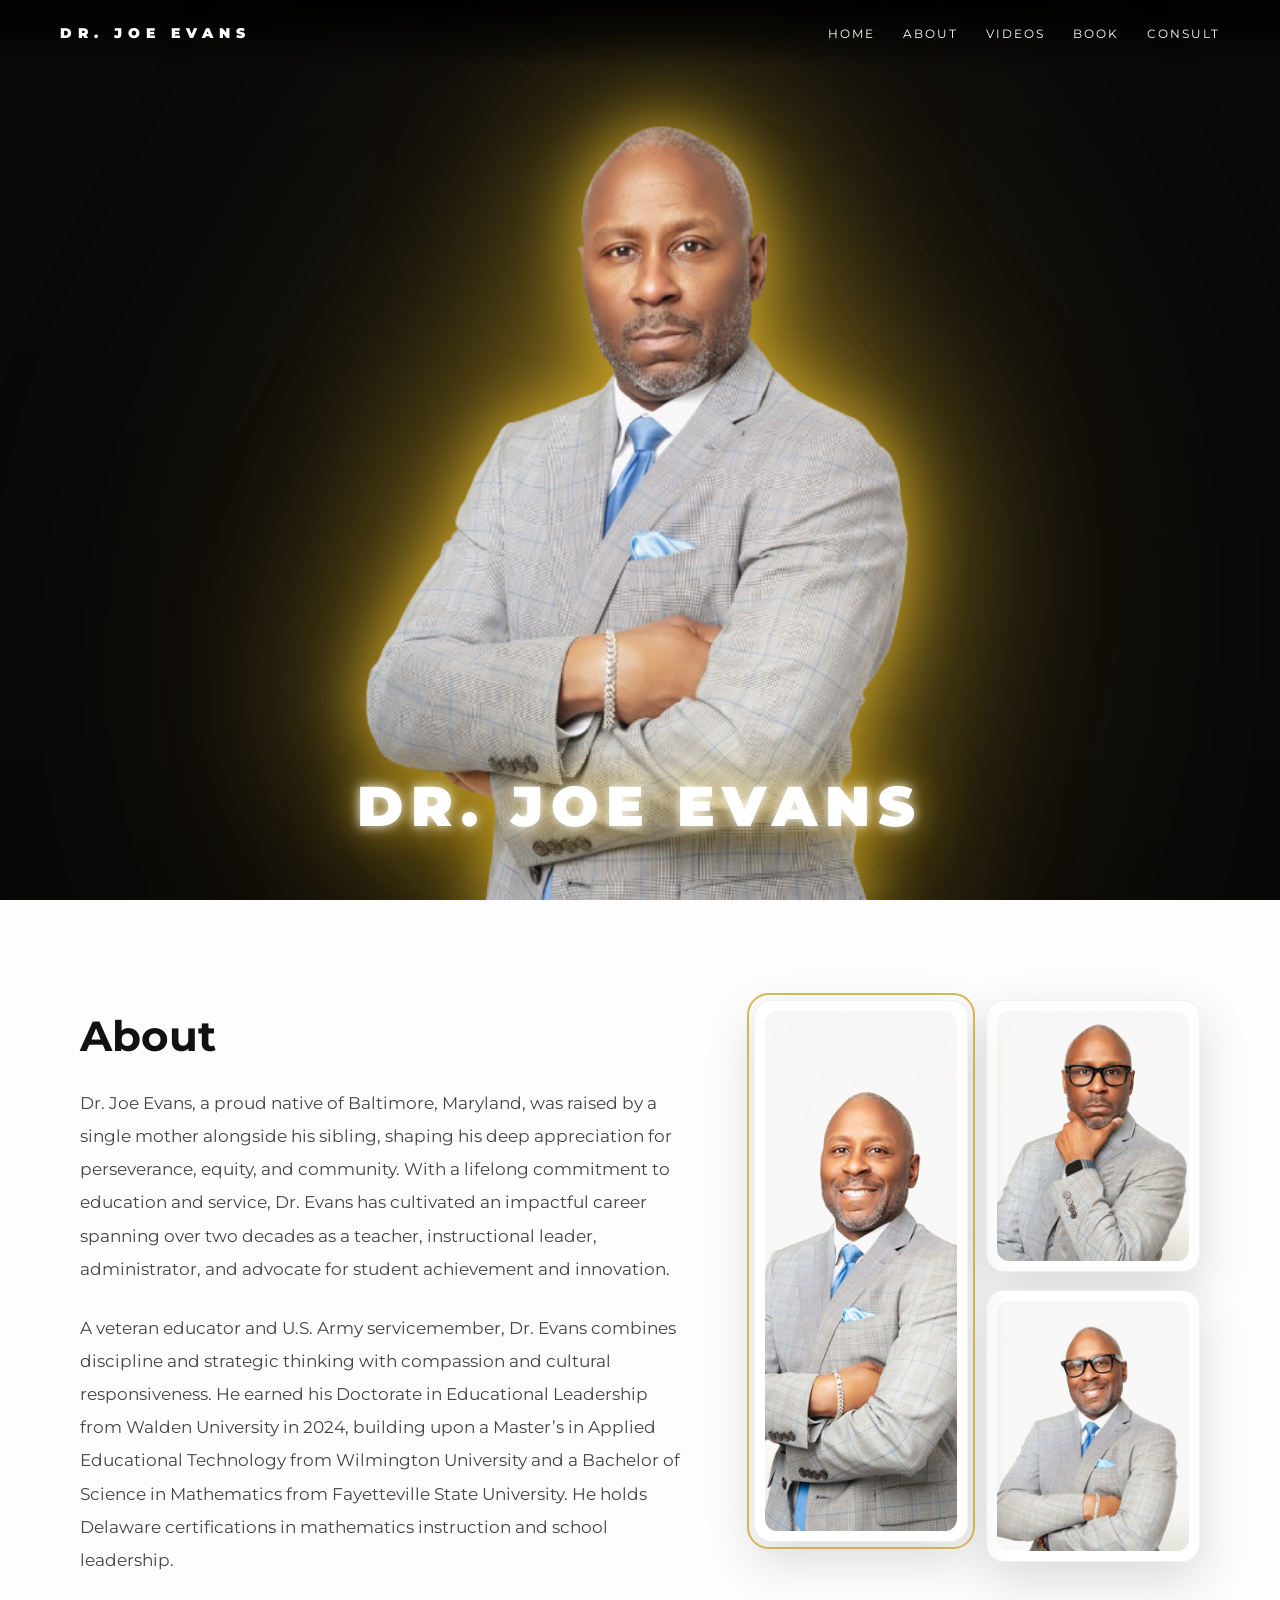
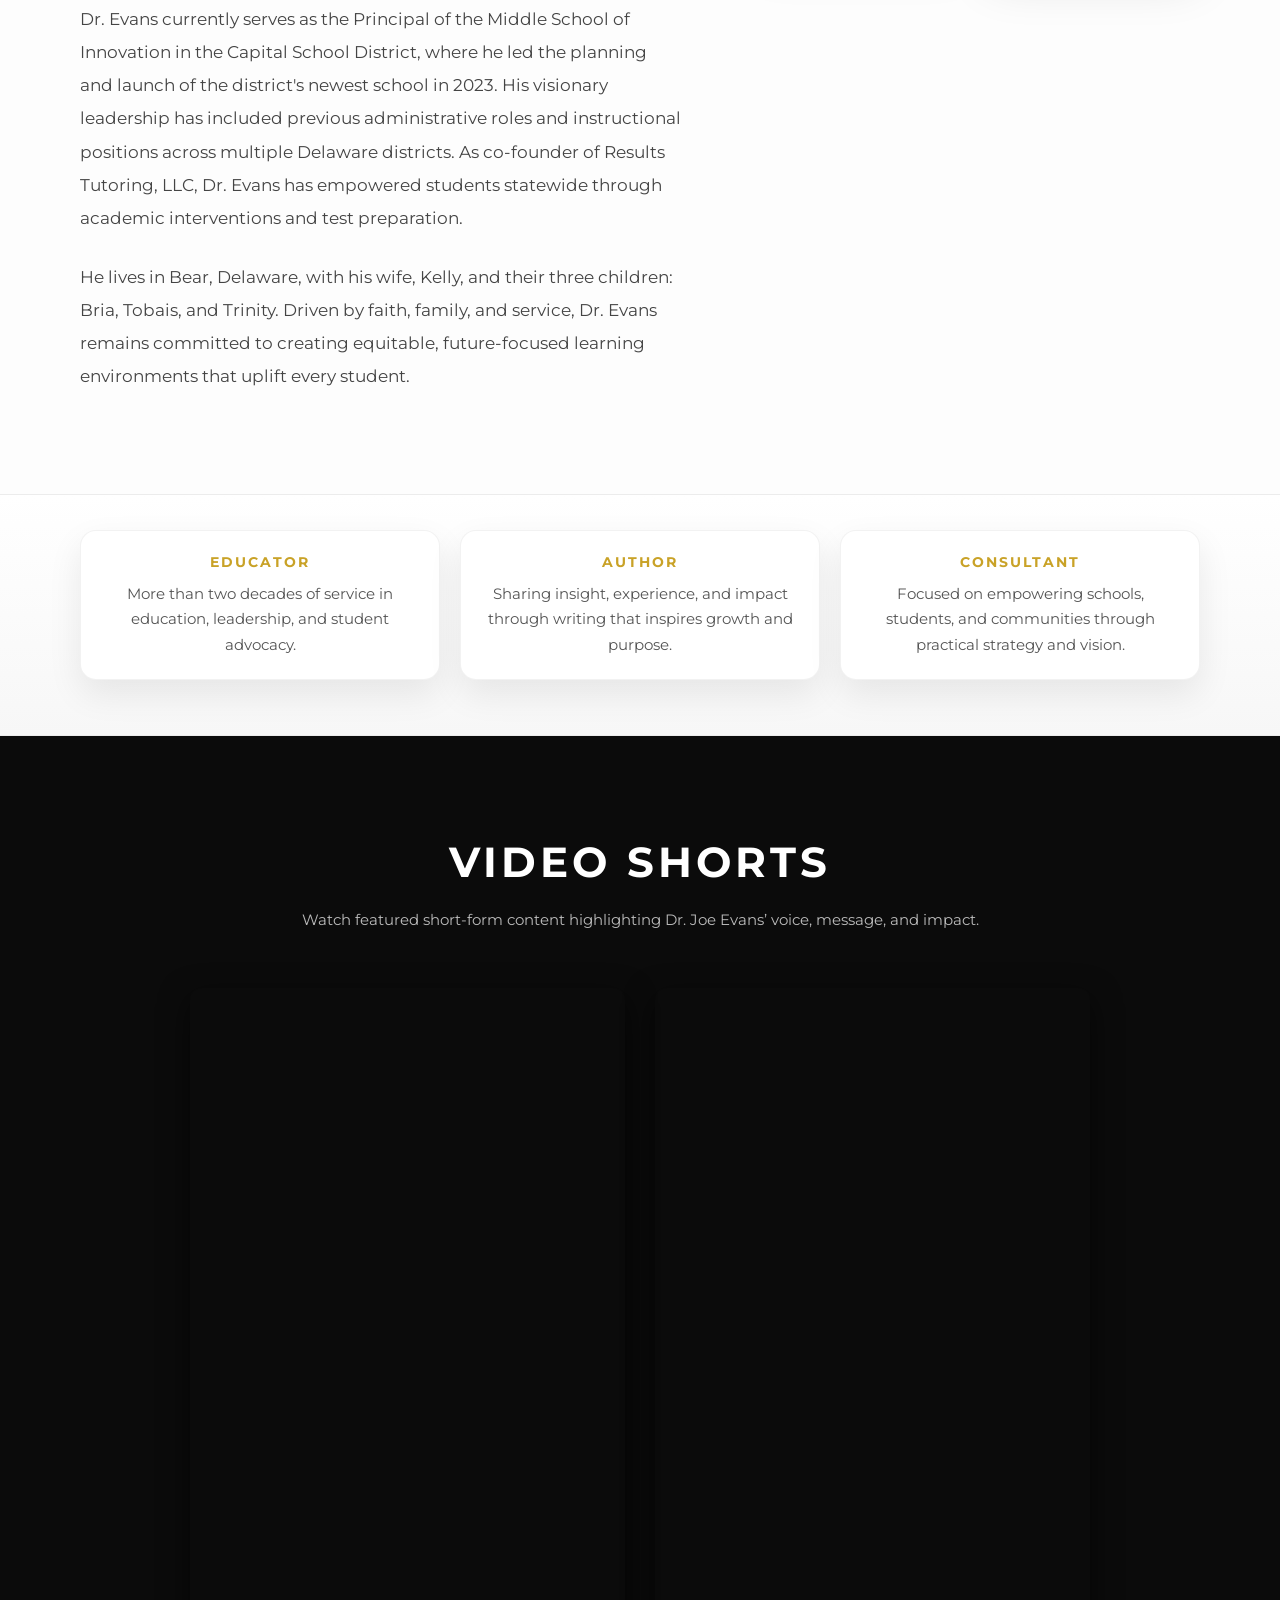
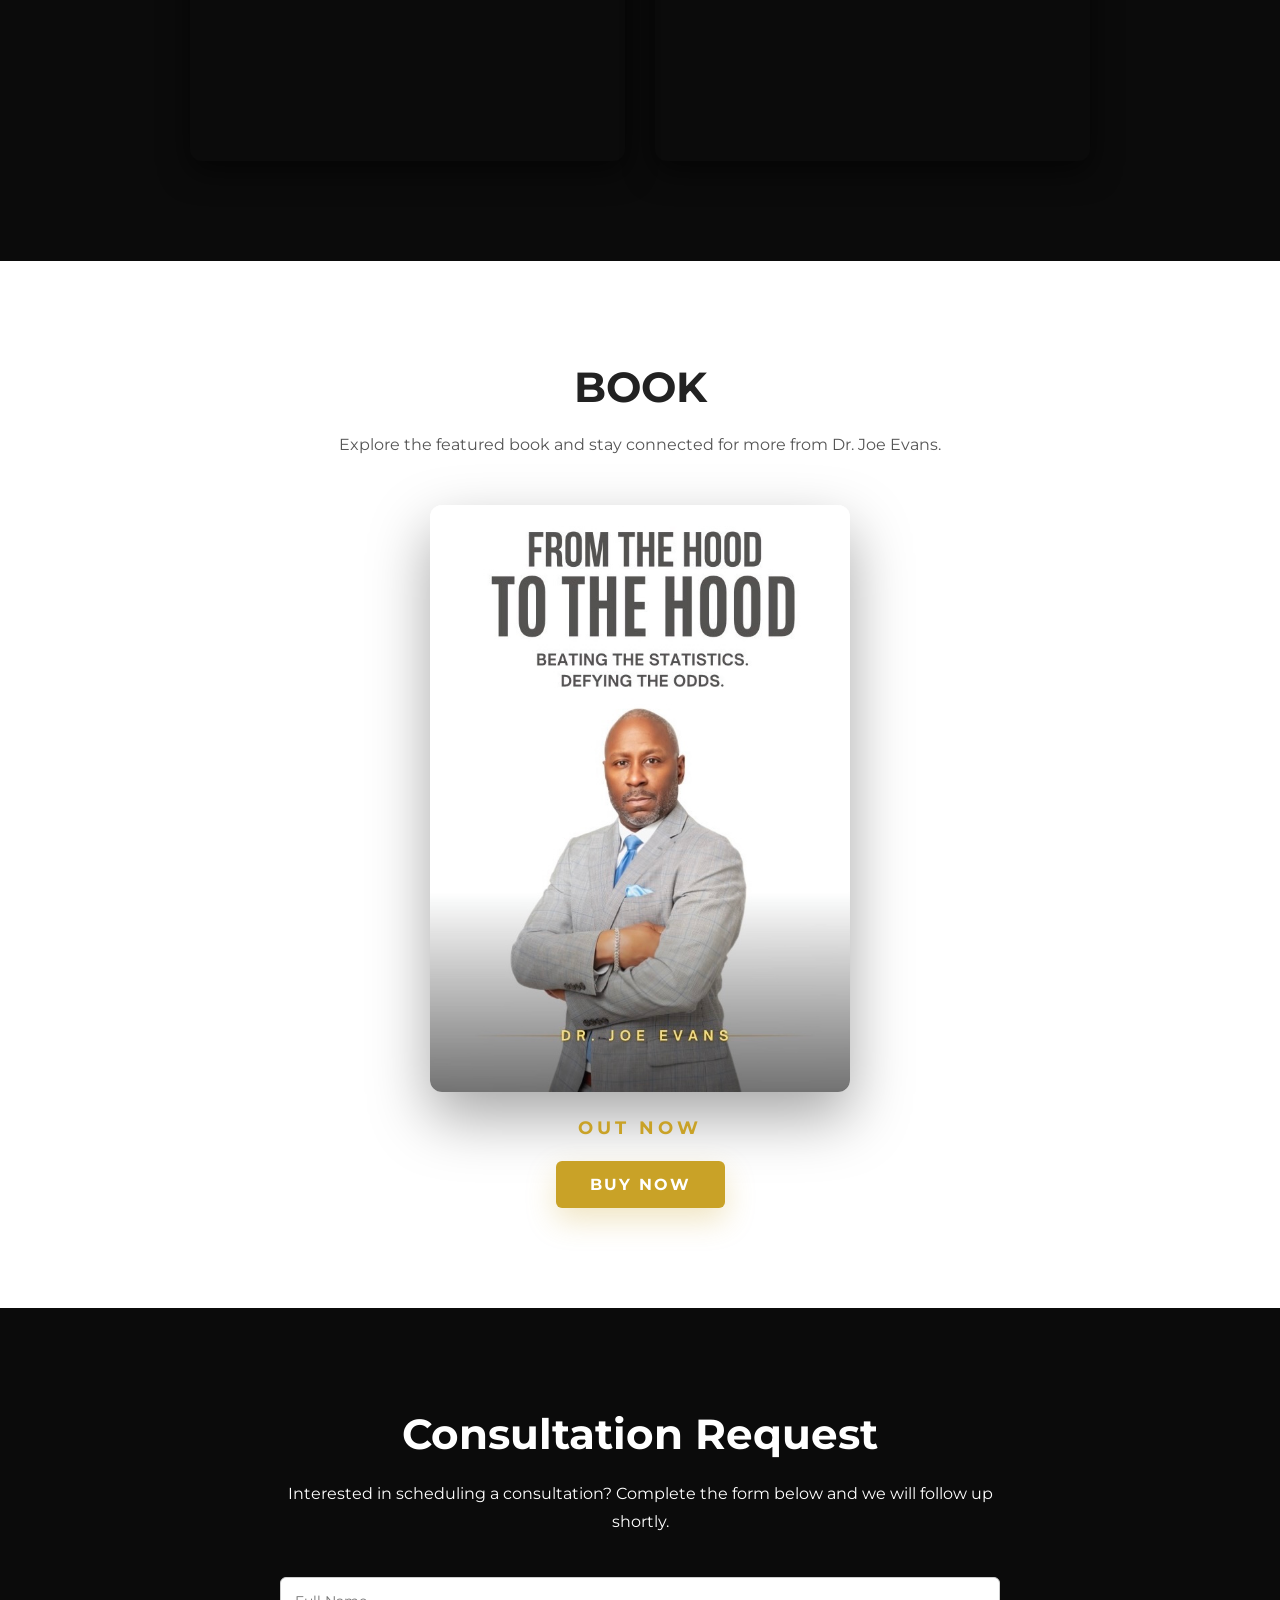
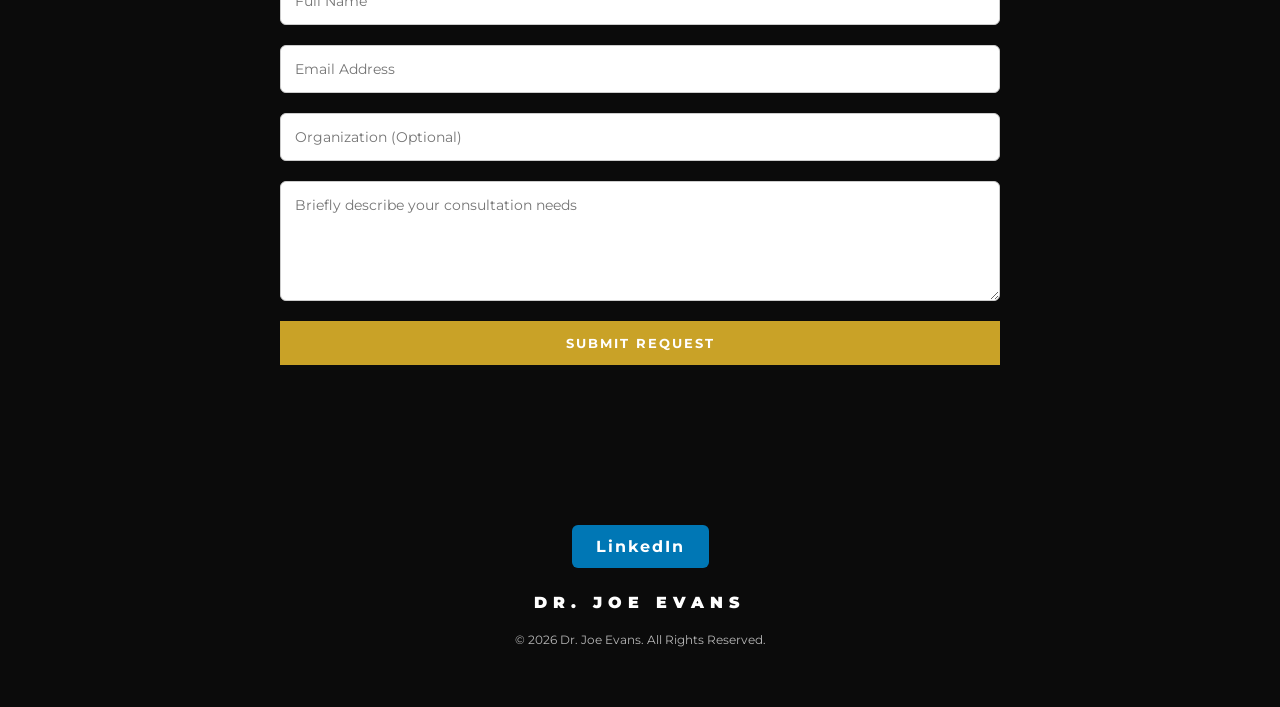
==== index.html @ a5878d87 "Adjust hero image width in index.html" ====
<!DOCTYPE html>
<html lang="en">
<head>
<meta charset="UTF-8" />
<meta name="viewport" content="width=device-width, initial-scale=1.0">
<title>Dr. Joe Evans</title>

<link href="https://fonts.googleapis.com/css2?family=Montserrat:wght@400;500;700;900&display=swap" rel="stylesheet">

<style>

*{
  margin:0;
  padding:0;
  box-sizing:border-box;
}

html{
  scroll-behavior:smooth;
}

body{
  font-family:'Montserrat',sans-serif;
  background:#0b0b0b;
  color:#fff;
  overflow-x:hidden;
}

a{
  text-decoration:none;
  color:inherit;
  transition:0.3s;
}

a:hover{
  color:#c9a227;
}

img{
  max-width:100%;
  display:block;
}

nav{
  position:fixed;
  top:0;
  width:100%;
  padding:24px 60px;
  display:flex;
  justify-content:space-between;
  align-items:center;
  z-index:100;
  background:linear-gradient(to bottom,rgba(0,0,0,0.92),rgba(0,0,0,0.55),transparent);
}

nav .logo{
  font-weight:900;
  letter-spacing:6px;
  font-size:14px;
}

nav ul{
  list-style:none;
  display:flex;
  gap:28px;
  font-size:12px;
  letter-spacing:2px;
}

/* HERO */

.hero{
  position:relative;
  width:100%;
  height:100vh;
  display:flex;
  align-items:center;
  justify-content:center;
  background:#0b0b0b url('dad-bg.png') center/cover no-repeat;
  overflow:hidden;
}

.hero::before{
  content:"";
  position:absolute;
  inset:0;
  background:
    radial-gradient(circle at center, rgba(201,162,39,0.10), transparent 45%),
    linear-gradient(to bottom, rgba(0,0,0,0.15), rgba(0,0,0,0.35));
  z-index:1;
}

.hero-image{
  position:absolute;
  bottom:0;
  left:50%;
  transform:translateX(-50%);
  z-index:5;
}

.hero-image img{
  height:90vh;
  width:auto;
  object-fit:contain;
  transform:scale(1.05);
  filter:
    drop-shadow(0 0 30px rgba(201,162,39,1))
    drop-shadow(0 0 80px rgba(201,162,39,0.7))
    drop-shadow(0 0 150px rgba(201,162,39,0.35));
}

.hero-text{
  position:absolute;
  bottom:60px;
  left:50%;
  transform:translateX(-50%);
  z-index:10;
  text-align:center;
  width:100%;
  padding:0 20px;
}

.name{
  font-weight:900;
  font-size:56px;
  letter-spacing:8px;
  text-transform:uppercase;
  color:#fff;
  text-shadow:
    0 0 12px rgba(255,255,255,0.9),
    0 0 35px rgba(201,162,39,0.9),
    0 0 70px rgba(201,162,39,0.55);
}

/* CONTENT */

.content-wrapper{
  background:#fdfdfd;
  color:#222;
}

.section{
  max-width:1200px;
  margin:0 auto;
  padding:100px 40px;
}

.section-title{
  font-size:42px;
  margin-bottom:25px;
  font-weight:700;
  color:#111;
}

/* ABOUT */

.about-layout{
  display:grid;
  grid-template-columns:1.15fr 0.85fr;
  gap:70px;
  align-items:start;
}

.about-text{
  padding-top:10px;
}

.about-text p{
  line-height:1.95;
  font-size:17px;
  color:#444;
  margin-bottom:26px;
}

.about-text p:last-child{
  margin-bottom:0;
}

.about-gallery{
  display:grid;
  grid-template-columns:1fr 1fr;
  gap:18px;
  align-items:start;
}

.photo-card{
  background:#fff;
  border-radius:18px;
  padding:10px;
  box-shadow:0 18px 50px rgba(0,0,0,0.14);
  border:1px solid rgba(0,0,0,0.05);
}

.photo-card img{
  width:100%;
  height:100%;
  object-fit:cover;
  border-radius:12px;
}

.photo-card.tall{
  grid-row:span 2;
}

.photo-card.tall img{
  height:100%;
  min-height:520px;
}

.photo-card.small img{
  height:250px;
}

.photo-accent{
  position:relative;
}

.photo-accent::after{
  content:"";
  position:absolute;
  inset:-8px;
  border:2px solid rgba(201,162,39,0.75);
  border-radius:22px;
  pointer-events:none;
}

/* FEATURE STRIP */

.feature-strip-wrap{
  background:linear-gradient(180deg,#ffffff 0%, #f7f7f7 100%);
  border-top:1px solid #ececec;
  border-bottom:1px solid #ececec;
}

.feature-strip{
  max-width:1200px;
  margin:0 auto;
  padding:35px 40px 55px;
  display:grid;
  grid-template-columns:repeat(3,1fr);
  gap:20px;
}

.feature-box{
  background:#fff;
  border-radius:16px;
  padding:22px 20px;
  text-align:center;
  box-shadow:0 14px 34px rgba(0,0,0,0.08);
  border:1px solid rgba(0,0,0,0.05);
}

.feature-box h3{
  font-size:14px;
  letter-spacing:2px;
  color:#c9a227;
  margin-bottom:10px;
}

.feature-box p{
  font-size:15px;
  color:#555;
  line-height:1.7;
}

/* VIDEO SECTION */

.video-section{
  background:#0b0b0b;
  padding:100px 40px;
  text-align:center;
}

.video-section h2{
  font-size:42px;
  margin-bottom:18px;
  letter-spacing:4px;
  color:#fff;
}

.video-section .intro{
  max-width:760px;
  margin:0 auto 55px;
  color:rgba(255,255,255,0.72);
  line-height:1.8;
  font-size:15px;
}

.video-grid{
  display:grid;
  grid-template-columns:repeat(2,1fr);
  gap:30px;
  max-width:900px;
  margin:0 auto;
}

.video-grid iframe{
  width:100%;
  aspect-ratio:9/16;
  border-radius:12px;
  box-shadow:0 10px 30px rgba(0,0,0,0.6);
  transition:0.3s;
  border:none;
}

.video-grid iframe:hover{
  transform:scale(1.03);
}

/* BOOK SECTION */

.book-section{
  background:#ffffff;
  color:#222;
  text-align:center;
  padding:100px 40px;
}

.book-section h2{
  font-size:42px;
  margin-bottom:18px;
}

.book-section p.book-copy{
  max-width:760px;
  margin:0 auto 45px;
  color:#555;
  line-height:1.8;
}

.book-cover{
  max-width:420px;
  margin:0 auto;
}

.book-cover img{
  width:100%;
  border-radius:12px;
  box-shadow:0 25px 60px rgba(0,0,0,0.35);
}

.book-link{
  display:inline-block;
  margin-top:25px;
  font-weight:700;
  letter-spacing:4px;
  color:#c9a227;
  font-size:18px;
}

.book-link:hover{
  color:#a8861c;
}

.buy-now-btn{
  display:inline-block;
  margin-top:22px;
  padding:14px 34px;
  background:#c9a227;
  color:#fff;
  font-weight:700;
  letter-spacing:2px;
  border-radius:6px;
  box-shadow:0 12px 30px rgba(201,162,39,0.28);
}

.buy-now-btn:hover{
  background:#a8861c;
  color:#fff;
  transform:translateY(-2px);
}

/* CONSULT SECTION */

.consult-section{
  max-width:800px;
  margin:0 auto;
  padding:100px 40px;
  text-align:center;
}

.consult-section h2{
  font-size:42px;
  margin-bottom:20px;
  color:#ffffff;
}

.consult-section p{
  margin-bottom:40px;
  color:#ffffff;
  line-height:1.8;
}

.consult-form{
  display:flex;
  flex-direction:column;
  gap:20px;
}

.consult-form input,
.consult-form textarea{
  padding:14px;
  font-family:'Montserrat',sans-serif;
  border:1px solid #ccc;
  border-radius:6px;
  font-size:14px;
  width:100%;
}

.consult-form button{
  padding:14px;
  font-family:'Montserrat',sans-serif;
  font-weight:700;
  letter-spacing:2px;
  background:#c9a227;
  color:white;
  border:none;
  cursor:pointer;
  transition:0.3s;
}

.consult-form button:hover{
  background:#a8861c;
}

/* FOOTER */

footer{
  background:#0b0b0b;
  color:white;
  text-align:center;
  padding:60px 20px;
}

.linkedin-button{
  display:inline-block;
  margin-bottom:25px;
  padding:12px 24px;
  font-weight:700;
  letter-spacing:2px;
  background:#0077b5;
  color:#fff;
  border-radius:6px;
  transition:0.3s;
}

.linkedin-button:hover{
  background:#005983;
  color:#fff;
}

@media(max-width:1000px){

  .about-layout{
    grid-template-columns:1fr;
    gap:40px;
  }

  .about-gallery{
    grid-template-columns:repeat(2,1fr);
  }

  .photo-card.tall img{
    min-height:420px;
  }

  .feature-strip{
    grid-template-columns:1fr;
  }

}

@media(max-width:900px){

  .hero{
    height:100vh;
    height:100svh;
    height:100dvh;
  }

  .hero-image{
    inset:0;
    left:0;
    display:flex;
    justify-content:center;
    align-items:flex-end;
    overflow:hidden;
    transform:none;
  }

  nav{
    padding:20px;
    flex-direction:column;
    gap:10px;
    background:rgba(0,0,0,0.95);
  }

  nav ul{
    gap:15px;
    flex-wrap:wrap;
    justify-content:center;
  }

  .name{
    font-size:32px;
    letter-spacing:4px;
  }

  .section{
    padding:70px 20px;
  }

  .video-grid{
    grid-template-columns:1fr;
  }

  .hero-image img{
    width:clamp(470px, 128vw, 530px);
    max-width:none;
    height:auto;
    transform:none;
  }

  .hero-text{
    bottom:calc(18px + env(safe-area-inset-bottom));
  }

  .video-section,
  .book-section,
  .consult-section{
    padding-left:20px;
    padding-right:20px;
  }

}

@media(max-width:640px){

  .about-gallery{
    grid-template-columns:1fr;
  }

  .photo-card.tall{
    grid-row:auto;
  }

  .photo-card.tall img,
  .photo-card.small img{
    min-height:unset;
    height:auto;
  }

  .section-title,
  .video-section h2,
  .book-section h2,
  .consult-section h2{
    font-size:32px;
  }

}

</style>
</head>

<body>

<nav>
  <div class="logo">DR. JOE EVANS</div>

  <ul>
    <li><a href="#home">HOME</a></li>
    <li><a href="#about">ABOUT</a></li>
    <li><a href="#videos">VIDEOS</a></li>
    <li><a href="#book">BOOK</a></li>
    <li><a href="#consult">CONSULT</a></li>
  </ul>
</nav>

<section class="hero" id="home">
  <div class="hero-image">
    <img src="dad-main1.png" alt="Dr Joe Evans">
  </div>

  <div class="hero-text">
    <div class="name">DR. JOE EVANS</div>
  </div>
</section>

<div class="content-wrapper">

  <section class="section" id="about">
    <div class="about-layout">

      <div class="about-text">
        <h2 class="section-title">About</h2>

        <p>Dr. Joe Evans, a proud native of Baltimore, Maryland, was raised by a single mother alongside his sibling, shaping his deep appreciation for perseverance, equity, and community. With a lifelong commitment to education and service, Dr. Evans has cultivated an impactful career spanning over two decades as a teacher, instructional leader, administrator, and advocate for student achievement and innovation.</p>

        <p>A veteran educator and U.S. Army servicemember, Dr. Evans combines discipline and strategic thinking with compassion and cultural responsiveness. He earned his Doctorate in Educational Leadership from Walden University in 2024, building upon a Master’s in Applied Educational Technology from Wilmington University and a Bachelor of Science in Mathematics from Fayetteville State University. He holds Delaware certifications in mathematics instruction and school leadership.</p>

        <p>Dr. Evans currently serves as the Principal of the Middle School of Innovation in the Capital School District, where he led the planning and launch of the district's newest school in 2023. His visionary leadership has included previous administrative roles and instructional positions across multiple Delaware districts. As co-founder of Results Tutoring, LLC, Dr. Evans has empowered students statewide through academic interventions and test preparation.</p>

        <p>He lives in Bear, Delaware, with his wife, Kelly, and their three children: Bria, Tobais, and Trinity. Driven by faith, family, and service, Dr. Evans remains committed to creating equitable, future-focused learning environments that uplift every student.</p>
      </div>

      <div class="about-gallery">
        <div class="photo-card tall photo-accent">
          <img src="dad 2.JPG" alt="Dr. Joe Evans portrait">
        </div>

        <div class="photo-card small">
          <img src="dad 3.JPG" alt="Dr. Joe Evans professional headshot">
        </div>

        <div class="photo-card small">
          <img src="dad 4.JPG" alt="Dr. Joe Evans smiling portrait">
        </div>
      </div>

    </div>
  </section>

  <div class="feature-strip-wrap">
    <div class="feature-strip">
      <div class="feature-box">
        <h3>EDUCATOR</h3>
        <p>More than two decades of service in education, leadership, and student advocacy.</p>
      </div>

      <div class="feature-box">
        <h3>AUTHOR</h3>
        <p>Sharing insight, experience, and impact through writing that inspires growth and purpose.</p>
      </div>

      <div class="feature-box">
        <h3>CONSULTANT</h3>
        <p>Focused on empowering schools, students, and communities through practical strategy and vision.</p>
      </div>
    </div>
  </div>

</div>

<section class="video-section" id="videos">
  <h2>VIDEO SHORTS</h2>
  <p class="intro">Watch featured short-form content highlighting Dr. Joe Evans’ voice, message, and impact.</p>

  <div class="video-grid">
    <iframe src="https://www.youtube.com/embed/bmZzSqFpkPY?feature=share" allowfullscreen></iframe>
    <iframe src="https://www.youtube.com/embed/xLhSVzfr_jo?feature=share" allowfullscreen></iframe>
  </div>
</section>

<section class="book-section" id="book">
  <h2>BOOK</h2>
  <p class="book-copy">Explore the featured book and stay connected for more from Dr. Joe Evans.</p>

  <div class="book-cover">
    <a href="https://www.amazon.com/dp/B0GT3QD95L?ref=cm_sw_r_ffobk_cso_sms_mwn_dp_6RK9XE22MDV54T2H13J6_1&ref_=cm_sw_r_ffobk_cso_sms_mwn_dp_6RK9XE22MDV54T2H13J6_1&social_share=cm_sw_r_ffobk_cso_sms_mwn_dp_6RK9XE22MDV54T2H13J6_1&bestFormat=true" target="_blank">
      <img src="dad-book.PNG" alt="From the Hood to the Hood">
    </a>
    <a class="book-link" href="https://www.amazon.com/dp/B0GT3QD95L?ref=cm_sw_r_ffobk_cso_sms_mwn_dp_6RK9XE22MDV54T2H13J6_1&ref_=cm_sw_r_ffobk_cso_sms_mwn_dp_6RK9XE22MDV54T2H13J6_1&social_share=cm_sw_r_ffobk_cso_sms_mwn_dp_6RK9XE22MDV54T2H13J6_1&bestFormat=true" target="_blank">OUT NOW</a>
    <br>
    <a class="buy-now-btn" href="https://www.amazon.com/dp/B0GT3QD95L?ref=cm_sw_r_ffobk_cso_sms_mwn_dp_6RK9XE22MDV54T2H13J6_1&ref_=cm_sw_r_ffobk_cso_sms_mwn_dp_6RK9XE22MDV54T2H13J6_1&social_share=cm_sw_r_ffobk_cso_sms_mwn_dp_6RK9XE22MDV54T2H13J6_1&bestFormat=true" target="_blank">BUY NOW</a>
  </div>
</section>

<section class="consult-section" id="consult">
  <h2>Consultation Request</h2>

  <p>Interested in scheduling a consultation? Complete the form below and we will follow up shortly.</p>

  <form class="consult-form" action="https://formspree.io/f/xwvnjyaw" method="POST">

    <input type="hidden" name="_redirect" value="https://drjoeevans.com/thank-you.html">

    <input type="text" name="name" placeholder="Full Name" required>

    <input type="email" name="email" placeholder="Email Address" required>

    <input type="text" name="organization" placeholder="Organization (Optional)">

    <textarea name="message" rows="5" placeholder="Briefly describe your consultation needs" required></textarea>

    <button type="submit">SUBMIT REQUEST</button>

  </form>
</section>

<footer>
  <a href="https://www.linkedin.com/in/dr-joe-evans-7958a165" target="_blank" class="linkedin-button">LinkedIn</a>

  <p style="letter-spacing:6px;font-weight:900;">DR. JOE EVANS</p>

  <p style="margin-top:20px;font-size:12px;opacity:0.7;">© 2026 Dr. Joe Evans. All Rights Reserved.</p>
</footer>

</body>
</html>
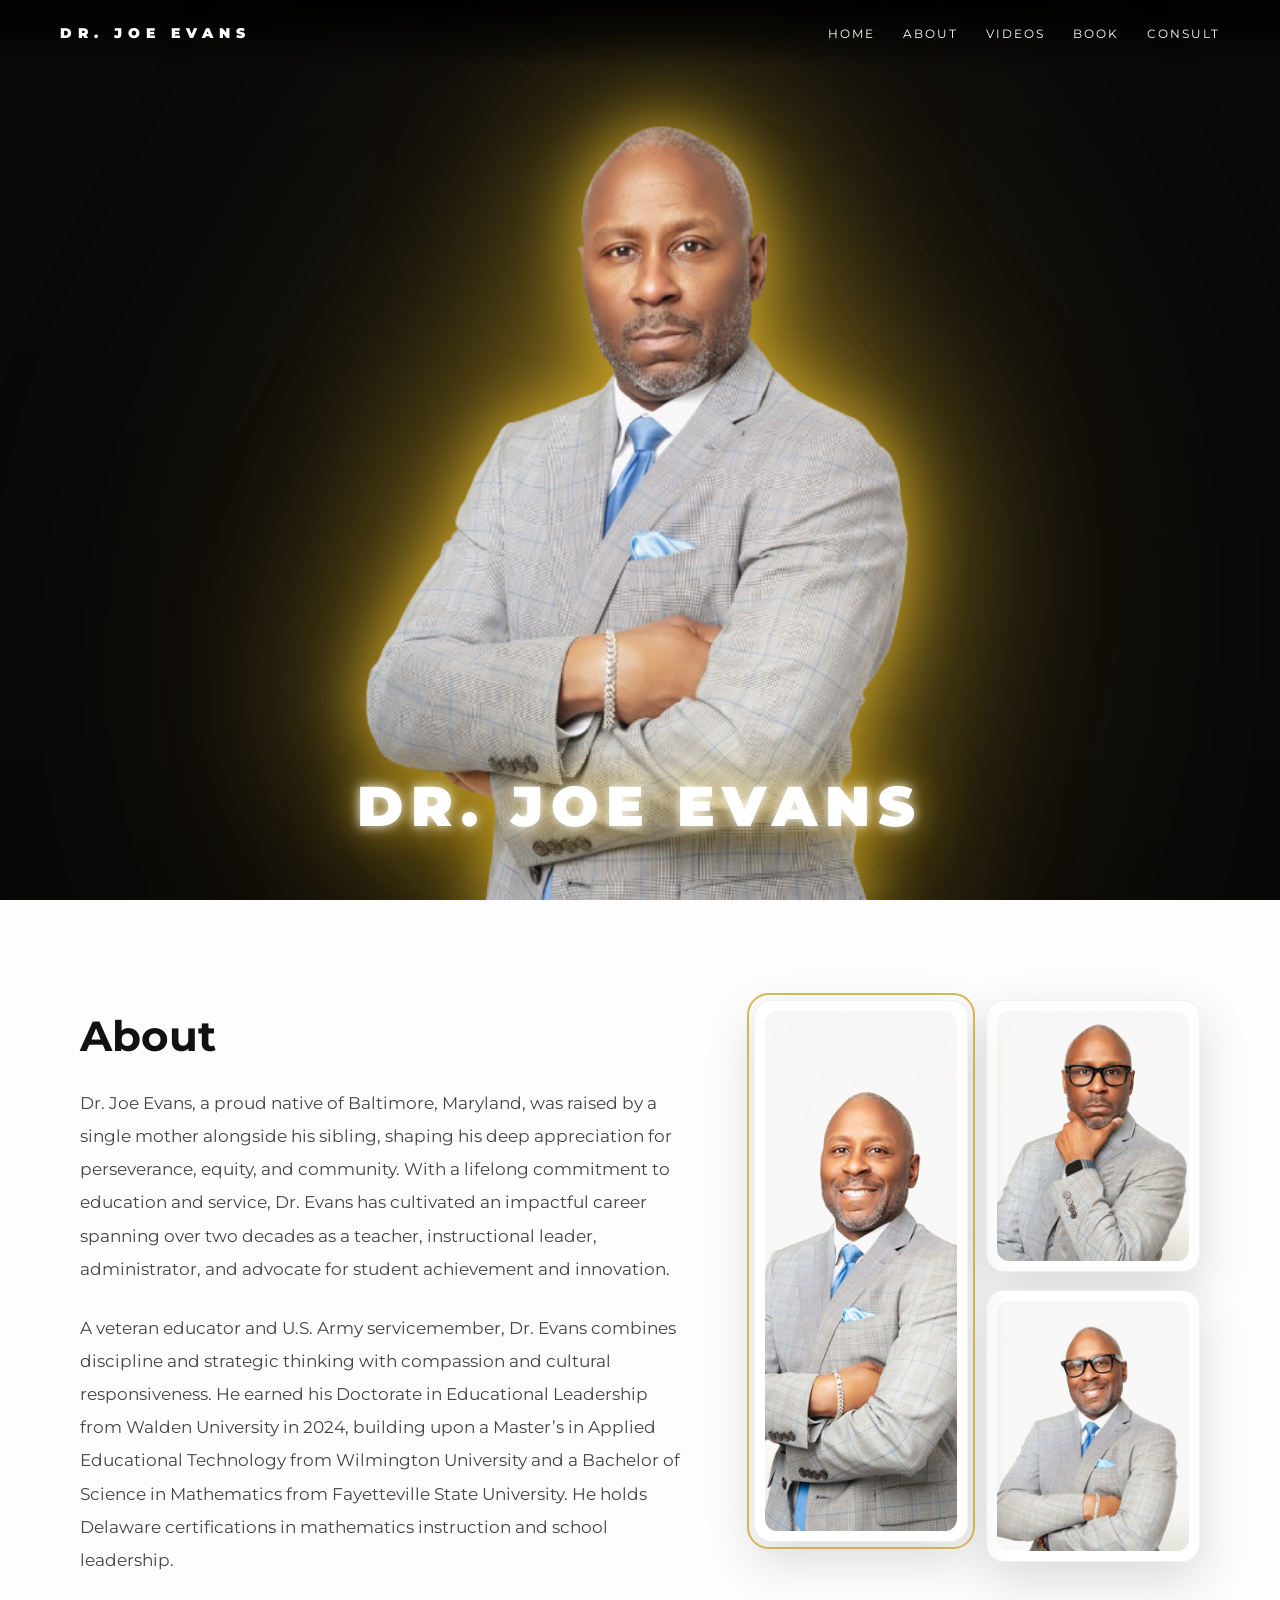
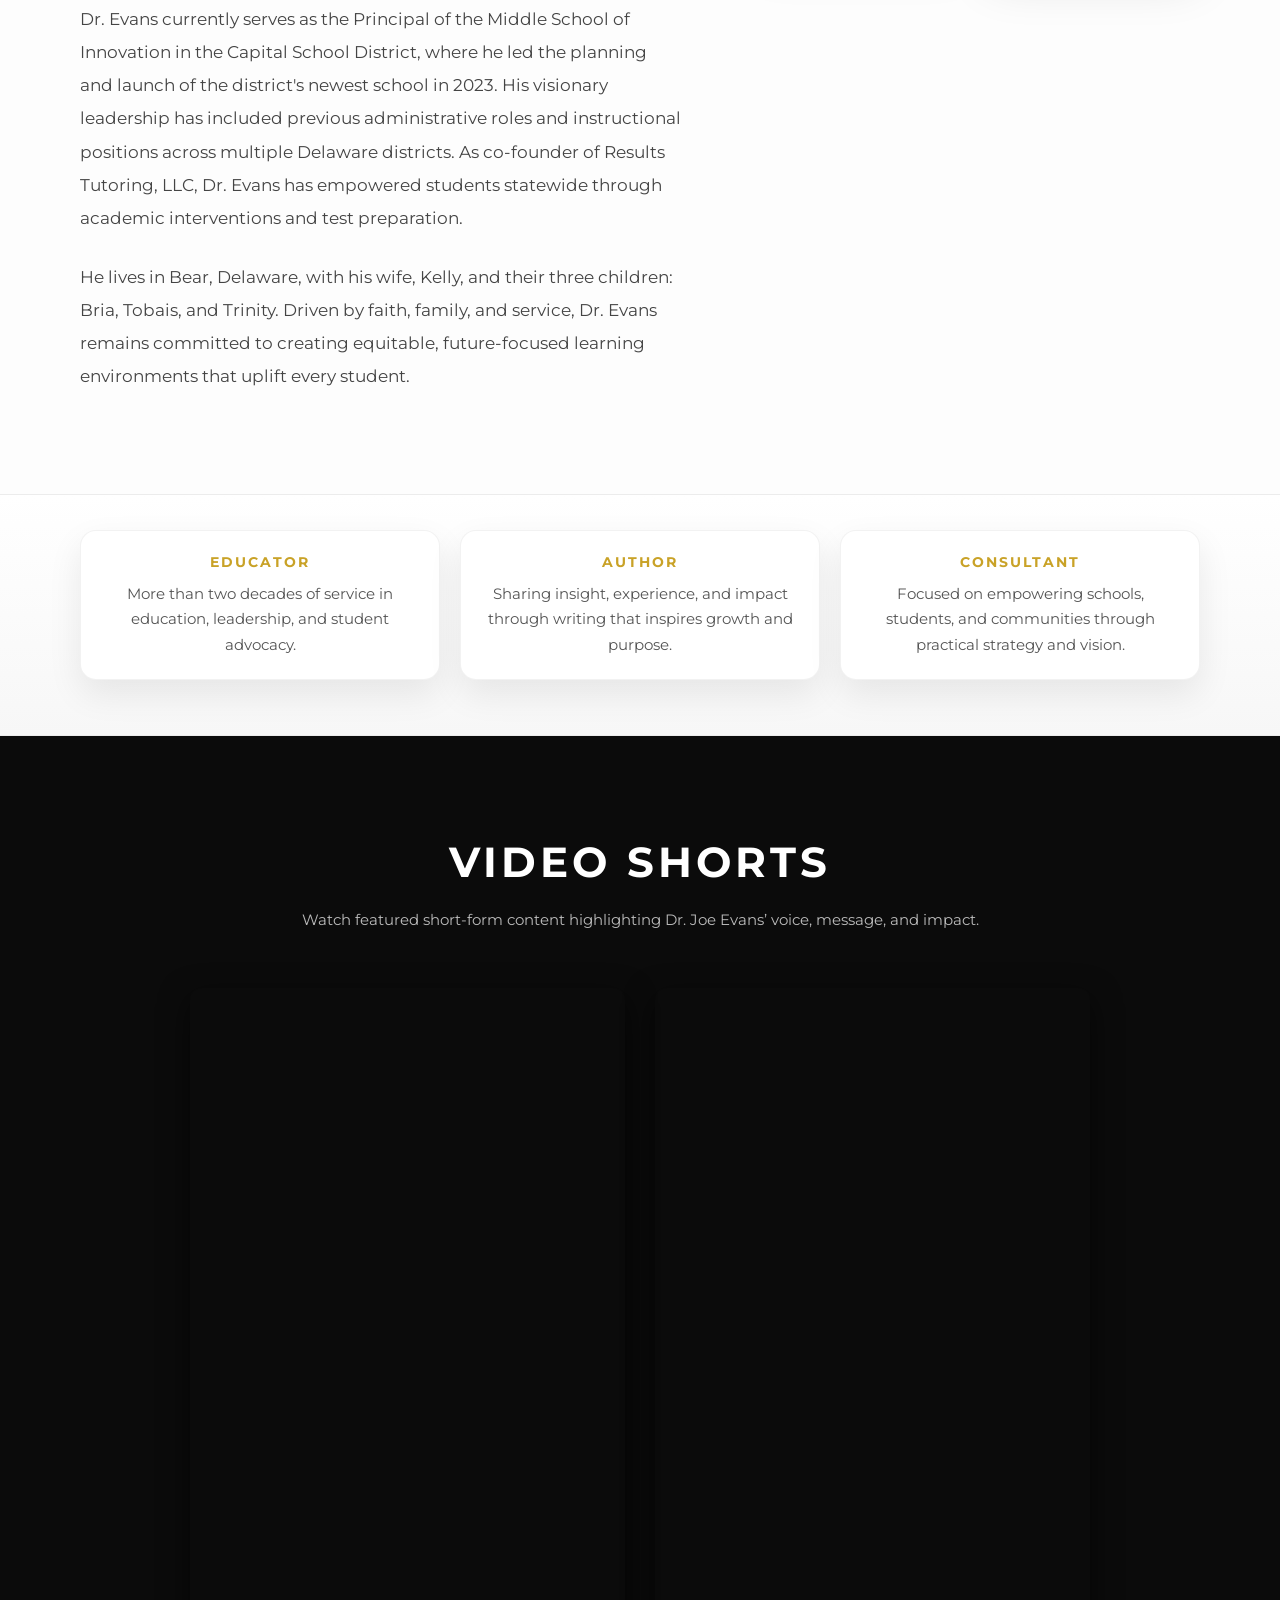
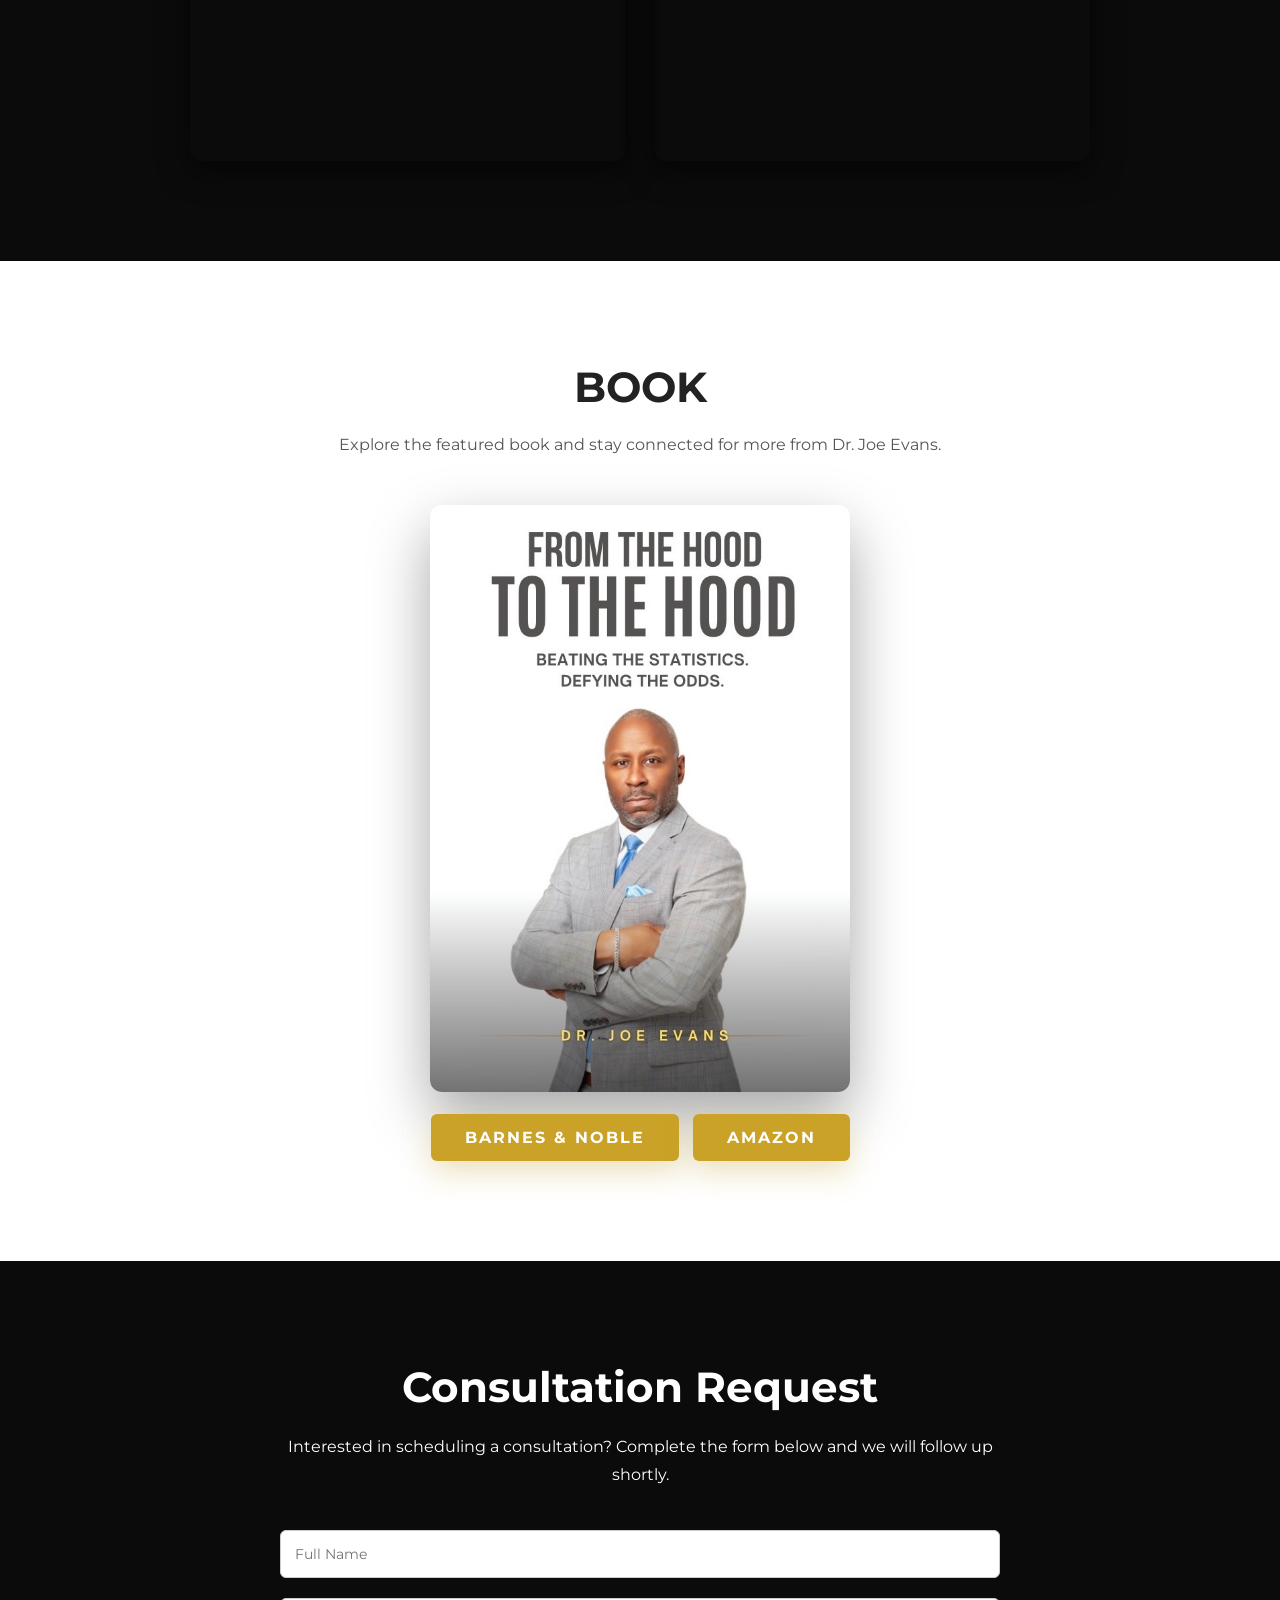
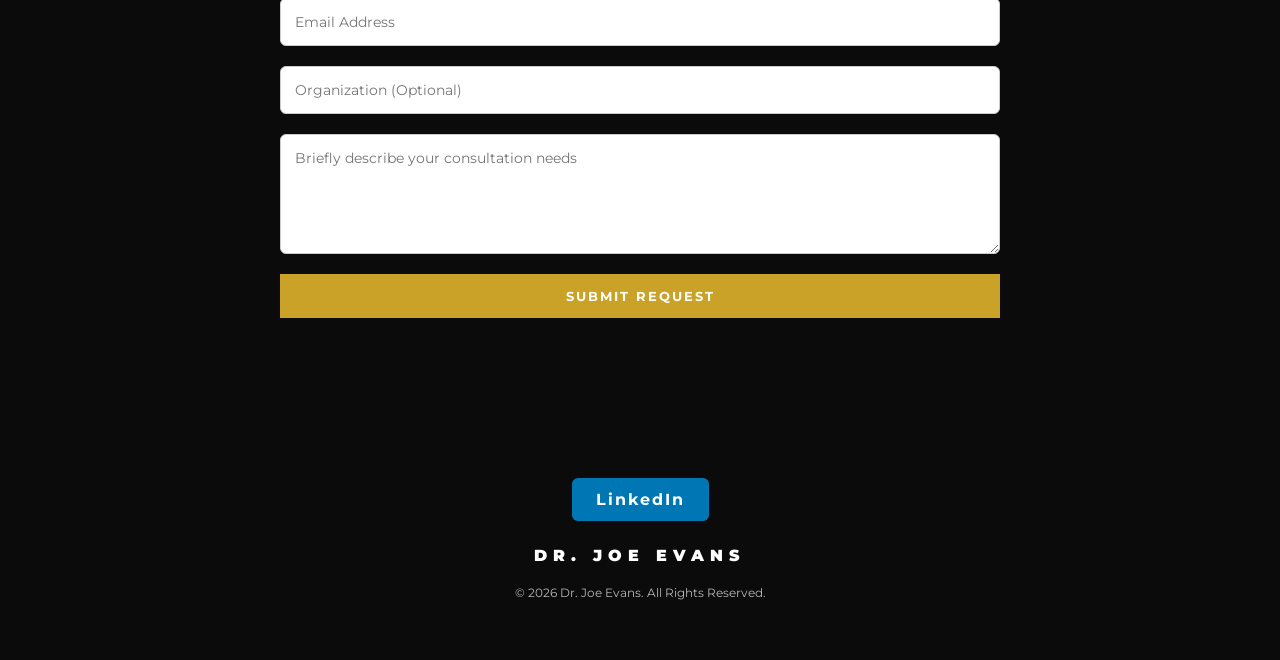
==== commit 419953af: "Refactor book links and add actions section Removed the old book link styles and added a new book ac" ====
--- a/index.html
+++ b/index.html
@@ -339,19 +339,6 @@
   box-shadow:0 25px 60px rgba(0,0,0,0.35);
 }
 
-.book-link{
-  display:inline-block;
-  margin-top:25px;
-  font-weight:700;
-  letter-spacing:4px;
-  color:#c9a227;
-  font-size:18px;
-}
-
-.book-link:hover{
-  color:#a8861c;
-}
-
 .buy-now-btn{
   display:inline-block;
   margin-top:22px;
@@ -370,6 +357,18 @@
   transform:translateY(-2px);
 }
 
+.book-actions{
+  margin-top:22px;
+  display:flex;
+  justify-content:center;
+  flex-wrap:wrap;
+  gap:14px;
+}
+
+.book-actions .buy-now-btn{
+  margin-top:0;
+}
+
 /* CONSULT SECTION */
 
 .consult-section{
@@ -656,12 +655,13 @@
   <p class="book-copy">Explore the featured book and stay connected for more from Dr. Joe Evans.</p>
 
   <div class="book-cover">
-    <a href="https://www.amazon.com/dp/B0GT3QD95L?ref=cm_sw_r_ffobk_cso_sms_mwn_dp_6RK9XE22MDV54T2H13J6_1&ref_=cm_sw_r_ffobk_cso_sms_mwn_dp_6RK9XE22MDV54T2H13J6_1&social_share=cm_sw_r_ffobk_cso_sms_mwn_dp_6RK9XE22MDV54T2H13J6_1&bestFormat=true" target="_blank">
+    <a href="https://www.barnesandnoble.com/w/from-the-hood-to-the-hood-dr-joe-evans/1150070098?ean=9798256345099" target="_blank">
       <img src="dad-book.PNG" alt="From the Hood to the Hood">
     </a>
-    <a class="book-link" href="https://www.amazon.com/dp/B0GT3QD95L?ref=cm_sw_r_ffobk_cso_sms_mwn_dp_6RK9XE22MDV54T2H13J6_1&ref_=cm_sw_r_ffobk_cso_sms_mwn_dp_6RK9XE22MDV54T2H13J6_1&social_share=cm_sw_r_ffobk_cso_sms_mwn_dp_6RK9XE22MDV54T2H13J6_1&bestFormat=true" target="_blank">OUT NOW</a>
-    <br>
-    <a class="buy-now-btn" href="https://www.amazon.com/dp/B0GT3QD95L?ref=cm_sw_r_ffobk_cso_sms_mwn_dp_6RK9XE22MDV54T2H13J6_1&ref_=cm_sw_r_ffobk_cso_sms_mwn_dp_6RK9XE22MDV54T2H13J6_1&social_share=cm_sw_r_ffobk_cso_sms_mwn_dp_6RK9XE22MDV54T2H13J6_1&bestFormat=true" target="_blank">BUY NOW</a>
+    <div class="book-actions">
+      <a class="buy-now-btn" href="https://www.barnesandnoble.com/w/from-the-hood-to-the-hood-dr-joe-evans/1150070098?ean=9798256345099" target="_blank">BARNES &amp; NOBLE</a>
+      <a class="buy-now-btn" href="https://a.co/d/0gWJdvTo" target="_blank">AMAZON</a>
+    </div>
   </div>
 </section>
 
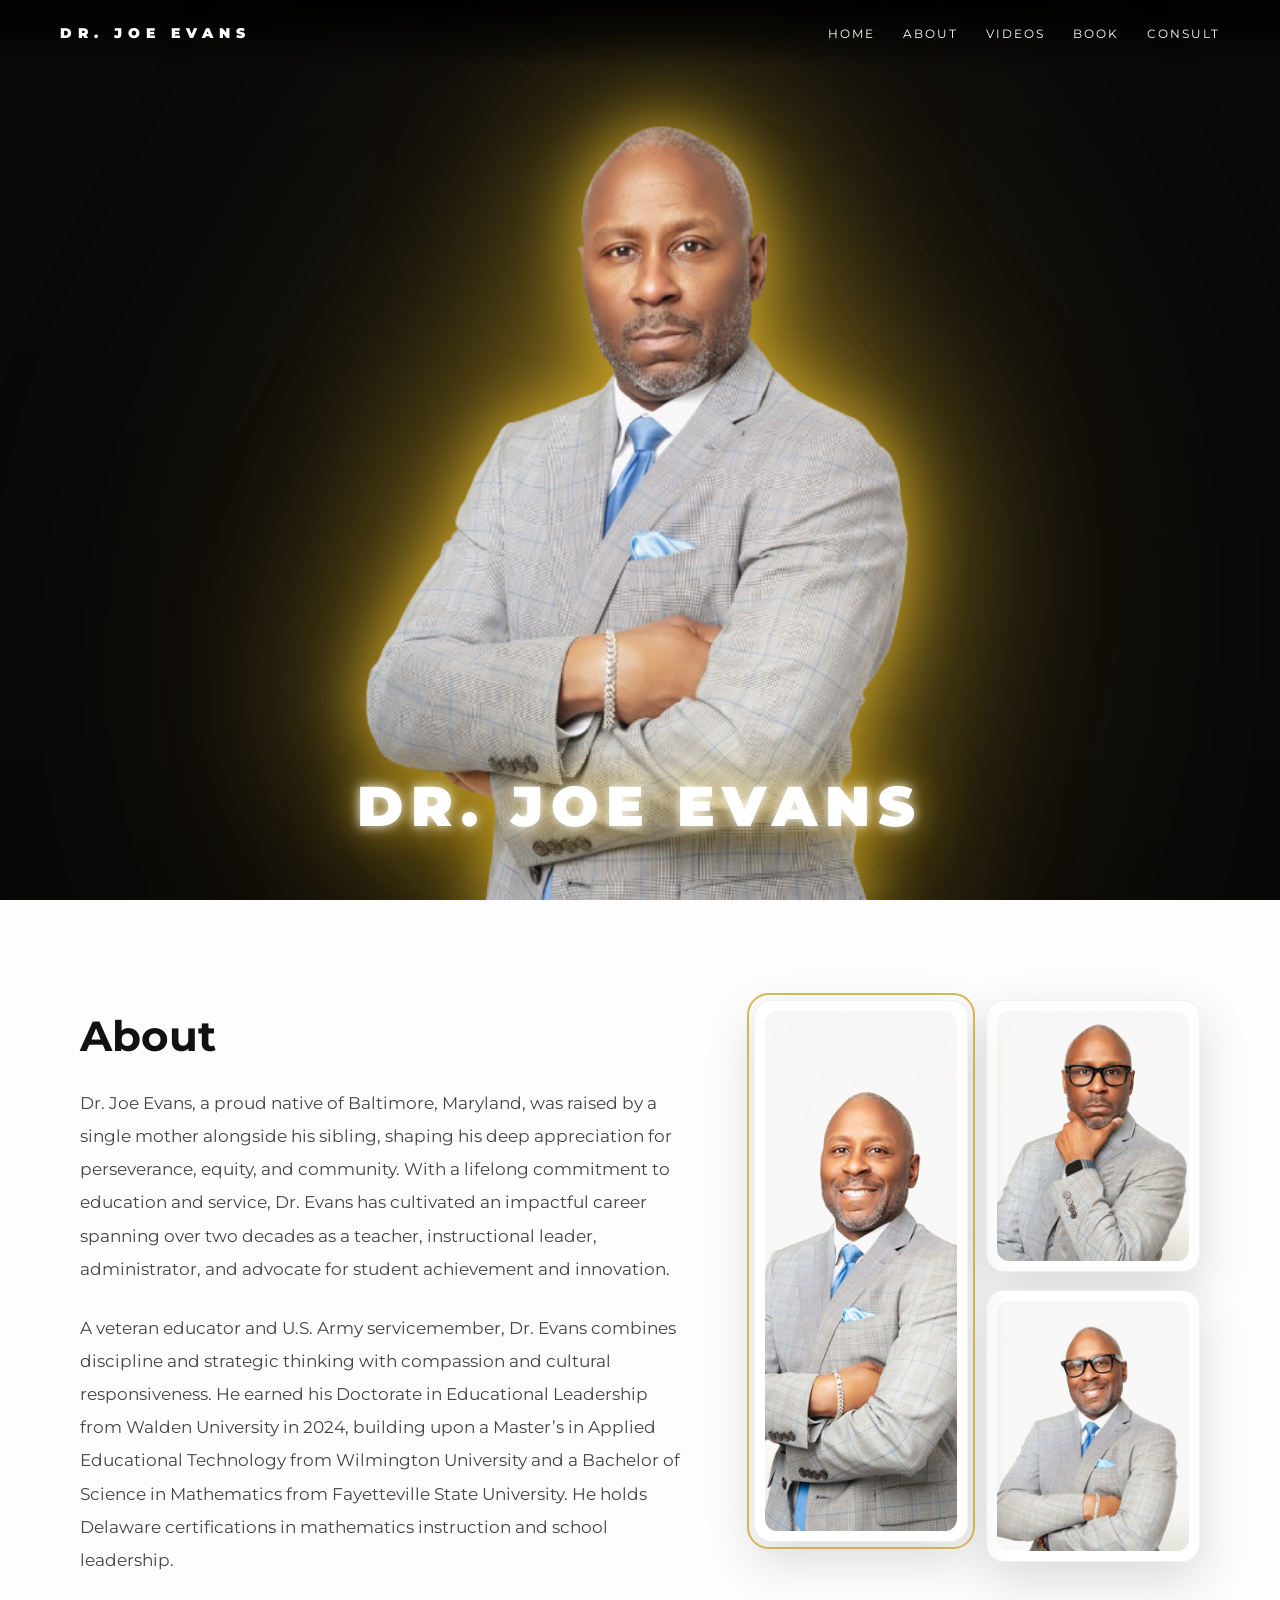
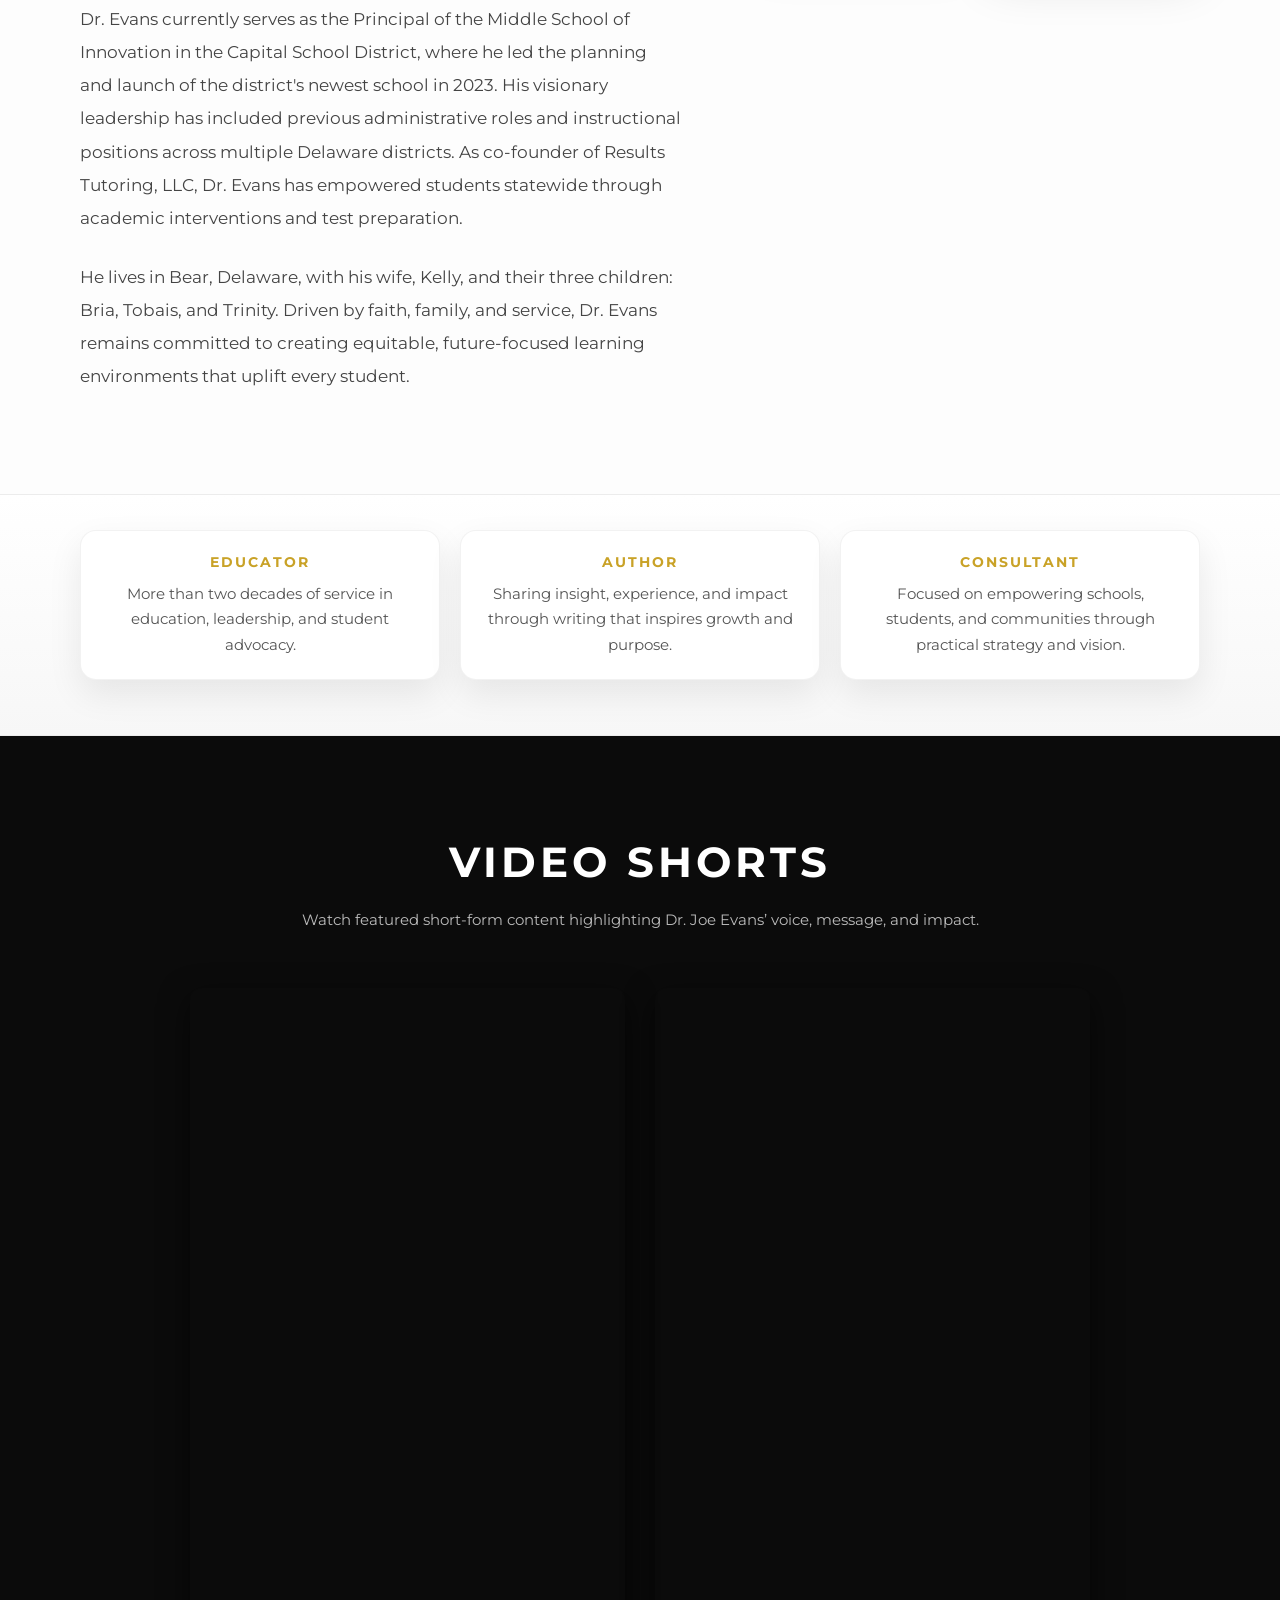
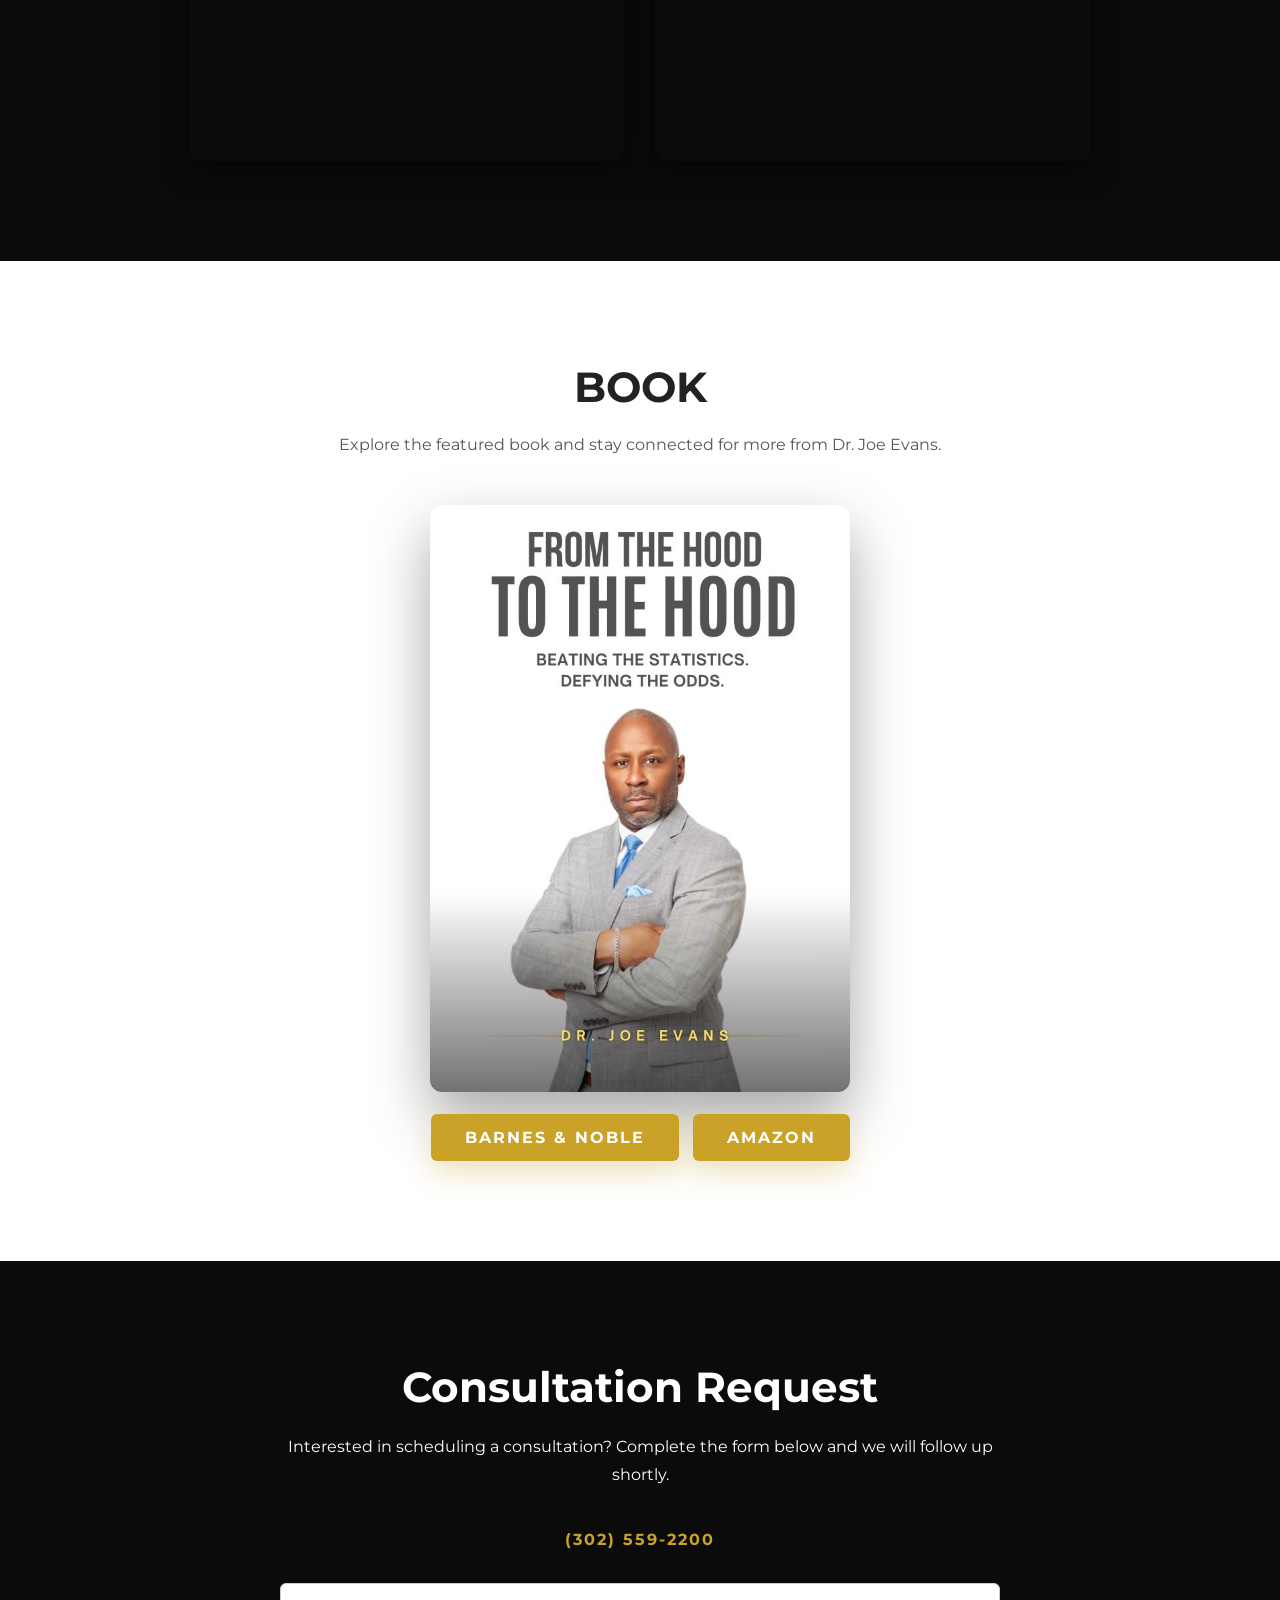
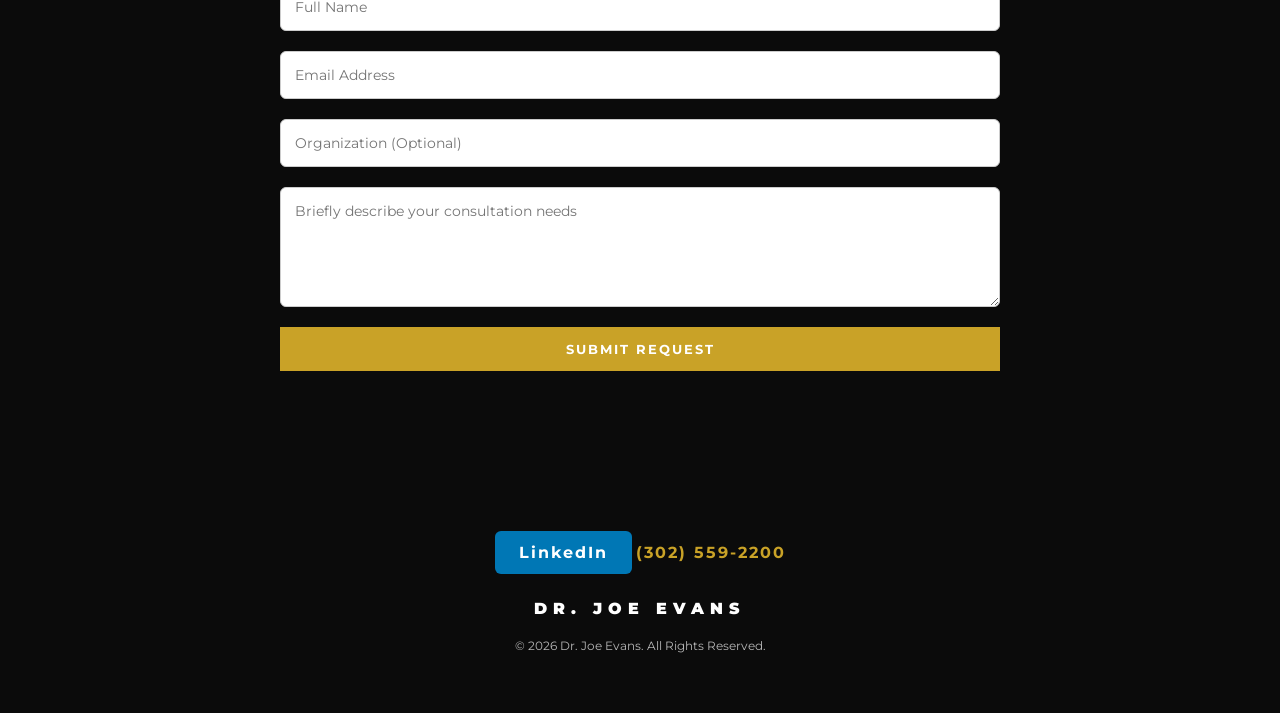
==== commit 75cd50a7: "Add files via upload" ====
--- a/index.html
+++ b/index.html
@@ -1,357 +1,357 @@
-<!DOCTYPE html>
-<html lang="en">
-<head>
-<meta charset="UTF-8" />
-<meta name="viewport" content="width=device-width, initial-scale=1.0">
-<title>Dr. Joe Evans</title>
-
-<link href="https://fonts.googleapis.com/css2?family=Montserrat:wght@400;500;700;900&display=swap" rel="stylesheet">
-
-<style>
-
-*{
-  margin:0;
-  padding:0;
-  box-sizing:border-box;
-}
-
-html{
-  scroll-behavior:smooth;
-}
-
-body{
-  font-family:'Montserrat',sans-serif;
-  background:#0b0b0b;
-  color:#fff;
-  overflow-x:hidden;
-}
-
-a{
-  text-decoration:none;
-  color:inherit;
-  transition:0.3s;
-}
-
-a:hover{
-  color:#c9a227;
-}
-
-img{
-  max-width:100%;
-  display:block;
-}
-
-nav{
-  position:fixed;
-  top:0;
-  width:100%;
-  padding:24px 60px;
-  display:flex;
-  justify-content:space-between;
-  align-items:center;
-  z-index:100;
-  background:linear-gradient(to bottom,rgba(0,0,0,0.92),rgba(0,0,0,0.55),transparent);
-}
-
-nav .logo{
-  font-weight:900;
-  letter-spacing:6px;
-  font-size:14px;
-}
-
-nav ul{
-  list-style:none;
-  display:flex;
-  gap:28px;
-  font-size:12px;
-  letter-spacing:2px;
-}
-
-/* HERO */
-
-.hero{
-  position:relative;
-  width:100%;
-  height:100vh;
-  display:flex;
-  align-items:center;
-  justify-content:center;
-  background:#0b0b0b url('dad-bg.png') center/cover no-repeat;
-  overflow:hidden;
-}
-
-.hero::before{
-  content:"";
-  position:absolute;
-  inset:0;
-  background:
-    radial-gradient(circle at center, rgba(201,162,39,0.10), transparent 45%),
-    linear-gradient(to bottom, rgba(0,0,0,0.15), rgba(0,0,0,0.35));
-  z-index:1;
-}
-
-.hero-image{
-  position:absolute;
-  bottom:0;
-  left:50%;
-  transform:translateX(-50%);
-  z-index:5;
-}
-
-.hero-image img{
-  height:90vh;
-  width:auto;
-  object-fit:contain;
-  transform:scale(1.05);
-  filter:
-    drop-shadow(0 0 30px rgba(201,162,39,1))
-    drop-shadow(0 0 80px rgba(201,162,39,0.7))
-    drop-shadow(0 0 150px rgba(201,162,39,0.35));
-}
-
-.hero-text{
-  position:absolute;
-  bottom:60px;
-  left:50%;
-  transform:translateX(-50%);
-  z-index:10;
-  text-align:center;
-  width:100%;
-  padding:0 20px;
-}
-
-.name{
-  font-weight:900;
-  font-size:56px;
-  letter-spacing:8px;
-  text-transform:uppercase;
-  color:#fff;
-  text-shadow:
-    0 0 12px rgba(255,255,255,0.9),
-    0 0 35px rgba(201,162,39,0.9),
-    0 0 70px rgba(201,162,39,0.55);
-}
-
-/* CONTENT */
-
-.content-wrapper{
-  background:#fdfdfd;
-  color:#222;
-}
-
-.section{
-  max-width:1200px;
-  margin:0 auto;
-  padding:100px 40px;
-}
-
-.section-title{
-  font-size:42px;
-  margin-bottom:25px;
-  font-weight:700;
-  color:#111;
-}
-
-/* ABOUT */
-
-.about-layout{
-  display:grid;
-  grid-template-columns:1.15fr 0.85fr;
-  gap:70px;
-  align-items:start;
-}
-
-.about-text{
-  padding-top:10px;
-}
-
-.about-text p{
-  line-height:1.95;
-  font-size:17px;
-  color:#444;
-  margin-bottom:26px;
-}
-
-.about-text p:last-child{
-  margin-bottom:0;
-}
-
-.about-gallery{
-  display:grid;
-  grid-template-columns:1fr 1fr;
-  gap:18px;
-  align-items:start;
-}
-
-.photo-card{
-  background:#fff;
-  border-radius:18px;
-  padding:10px;
-  box-shadow:0 18px 50px rgba(0,0,0,0.14);
-  border:1px solid rgba(0,0,0,0.05);
-}
-
-.photo-card img{
-  width:100%;
-  height:100%;
-  object-fit:cover;
-  border-radius:12px;
-}
-
-.photo-card.tall{
-  grid-row:span 2;
-}
-
-.photo-card.tall img{
-  height:100%;
-  min-height:520px;
-}
-
-.photo-card.small img{
-  height:250px;
-}
-
-.photo-accent{
-  position:relative;
-}
-
-.photo-accent::after{
-  content:"";
-  position:absolute;
-  inset:-8px;
-  border:2px solid rgba(201,162,39,0.75);
-  border-radius:22px;
-  pointer-events:none;
-}
-
-/* FEATURE STRIP */
-
-.feature-strip-wrap{
-  background:linear-gradient(180deg,#ffffff 0%, #f7f7f7 100%);
-  border-top:1px solid #ececec;
-  border-bottom:1px solid #ececec;
-}
-
-.feature-strip{
-  max-width:1200px;
-  margin:0 auto;
-  padding:35px 40px 55px;
-  display:grid;
-  grid-template-columns:repeat(3,1fr);
-  gap:20px;
-}
-
-.feature-box{
-  background:#fff;
-  border-radius:16px;
-  padding:22px 20px;
-  text-align:center;
-  box-shadow:0 14px 34px rgba(0,0,0,0.08);
-  border:1px solid rgba(0,0,0,0.05);
-}
-
-.feature-box h3{
-  font-size:14px;
-  letter-spacing:2px;
-  color:#c9a227;
-  margin-bottom:10px;
-}
-
-.feature-box p{
-  font-size:15px;
-  color:#555;
-  line-height:1.7;
-}
-
-/* VIDEO SECTION */
-
-.video-section{
-  background:#0b0b0b;
-  padding:100px 40px;
-  text-align:center;
-}
-
-.video-section h2{
-  font-size:42px;
-  margin-bottom:18px;
-  letter-spacing:4px;
-  color:#fff;
-}
-
-.video-section .intro{
-  max-width:760px;
-  margin:0 auto 55px;
-  color:rgba(255,255,255,0.72);
-  line-height:1.8;
-  font-size:15px;
-}
-
-.video-grid{
-  display:grid;
-  grid-template-columns:repeat(2,1fr);
-  gap:30px;
-  max-width:900px;
-  margin:0 auto;
-}
-
-.video-grid iframe{
-  width:100%;
-  aspect-ratio:9/16;
-  border-radius:12px;
-  box-shadow:0 10px 30px rgba(0,0,0,0.6);
-  transition:0.3s;
-  border:none;
-}
-
-.video-grid iframe:hover{
-  transform:scale(1.03);
-}
-
-/* BOOK SECTION */
-
-.book-section{
-  background:#ffffff;
-  color:#222;
-  text-align:center;
-  padding:100px 40px;
-}
-
-.book-section h2{
-  font-size:42px;
-  margin-bottom:18px;
-}
-
-.book-section p.book-copy{
-  max-width:760px;
-  margin:0 auto 45px;
-  color:#555;
-  line-height:1.8;
-}
-
-.book-cover{
-  max-width:420px;
-  margin:0 auto;
-}
-
-.book-cover img{
-  width:100%;
-  border-radius:12px;
-  box-shadow:0 25px 60px rgba(0,0,0,0.35);
-}
-
+<!DOCTYPE html>
+<html lang="en">
+<head>
+<meta charset="UTF-8" />
+<meta name="viewport" content="width=device-width, initial-scale=1.0">
+<title>Dr. Joe Evans</title>
+
+<link href="https://fonts.googleapis.com/css2?family=Montserrat:wght@400;500;700;900&display=swap" rel="stylesheet">
+
+<style>
+
+*{
+  margin:0;
+  padding:0;
+  box-sizing:border-box;
+}
+
+html{
+  scroll-behavior:smooth;
+}
+
+body{
+  font-family:'Montserrat',sans-serif;
+  background:#0b0b0b;
+  color:#fff;
+  overflow-x:hidden;
+}
+
+a{
+  text-decoration:none;
+  color:inherit;
+  transition:0.3s;
+}
+
+a:hover{
+  color:#c9a227;
+}
+
+img{
+  max-width:100%;
+  display:block;
+}
+
+nav{
+  position:fixed;
+  top:0;
+  width:100%;
+  padding:24px 60px;
+  display:flex;
+  justify-content:space-between;
+  align-items:center;
+  z-index:100;
+  background:linear-gradient(to bottom,rgba(0,0,0,0.92),rgba(0,0,0,0.55),transparent);
+}
+
+nav .logo{
+  font-weight:900;
+  letter-spacing:6px;
+  font-size:14px;
+}
+
+nav ul{
+  list-style:none;
+  display:flex;
+  gap:28px;
+  font-size:12px;
+  letter-spacing:2px;
+}
+
+/* HERO */
+
+.hero{
+  position:relative;
+  width:100%;
+  height:100vh;
+  display:flex;
+  align-items:center;
+  justify-content:center;
+  background:#0b0b0b url('dad-bg.png') center/cover no-repeat;
+  overflow:hidden;
+}
+
+.hero::before{
+  content:"";
+  position:absolute;
+  inset:0;
+  background:
+    radial-gradient(circle at center, rgba(201,162,39,0.10), transparent 45%),
+    linear-gradient(to bottom, rgba(0,0,0,0.15), rgba(0,0,0,0.35));
+  z-index:1;
+}
+
+.hero-image{
+  position:absolute;
+  bottom:0;
+  left:50%;
+  transform:translateX(-50%);
+  z-index:5;
+}
+
+.hero-image img{
+  height:90vh;
+  width:auto;
+  object-fit:contain;
+  transform:scale(1.05);
+  filter:
+    drop-shadow(0 0 30px rgba(201,162,39,1))
+    drop-shadow(0 0 80px rgba(201,162,39,0.7))
+    drop-shadow(0 0 150px rgba(201,162,39,0.35));
+}
+
+.hero-text{
+  position:absolute;
+  bottom:60px;
+  left:50%;
+  transform:translateX(-50%);
+  z-index:10;
+  text-align:center;
+  width:100%;
+  padding:0 20px;
+}
+
+.name{
+  font-weight:900;
+  font-size:56px;
+  letter-spacing:8px;
+  text-transform:uppercase;
+  color:#fff;
+  text-shadow:
+    0 0 12px rgba(255,255,255,0.9),
+    0 0 35px rgba(201,162,39,0.9),
+    0 0 70px rgba(201,162,39,0.55);
+}
+
+/* CONTENT */
+
+.content-wrapper{
+  background:#fdfdfd;
+  color:#222;
+}
+
+.section{
+  max-width:1200px;
+  margin:0 auto;
+  padding:100px 40px;
+}
+
+.section-title{
+  font-size:42px;
+  margin-bottom:25px;
+  font-weight:700;
+  color:#111;
+}
+
+/* ABOUT */
+
+.about-layout{
+  display:grid;
+  grid-template-columns:1.15fr 0.85fr;
+  gap:70px;
+  align-items:start;
+}
+
+.about-text{
+  padding-top:10px;
+}
+
+.about-text p{
+  line-height:1.95;
+  font-size:17px;
+  color:#444;
+  margin-bottom:26px;
+}
+
+.about-text p:last-child{
+  margin-bottom:0;
+}
+
+.about-gallery{
+  display:grid;
+  grid-template-columns:1fr 1fr;
+  gap:18px;
+  align-items:start;
+}
+
+.photo-card{
+  background:#fff;
+  border-radius:18px;
+  padding:10px;
+  box-shadow:0 18px 50px rgba(0,0,0,0.14);
+  border:1px solid rgba(0,0,0,0.05);
+}
+
+.photo-card img{
+  width:100%;
+  height:100%;
+  object-fit:cover;
+  border-radius:12px;
+}
+
+.photo-card.tall{
+  grid-row:span 2;
+}
+
+.photo-card.tall img{
+  height:100%;
+  min-height:520px;
+}
+
+.photo-card.small img{
+  height:250px;
+}
+
+.photo-accent{
+  position:relative;
+}
+
+.photo-accent::after{
+  content:"";
+  position:absolute;
+  inset:-8px;
+  border:2px solid rgba(201,162,39,0.75);
+  border-radius:22px;
+  pointer-events:none;
+}
+
+/* FEATURE STRIP */
+
+.feature-strip-wrap{
+  background:linear-gradient(180deg,#ffffff 0%, #f7f7f7 100%);
+  border-top:1px solid #ececec;
+  border-bottom:1px solid #ececec;
+}
+
+.feature-strip{
+  max-width:1200px;
+  margin:0 auto;
+  padding:35px 40px 55px;
+  display:grid;
+  grid-template-columns:repeat(3,1fr);
+  gap:20px;
+}
+
+.feature-box{
+  background:#fff;
+  border-radius:16px;
+  padding:22px 20px;
+  text-align:center;
+  box-shadow:0 14px 34px rgba(0,0,0,0.08);
+  border:1px solid rgba(0,0,0,0.05);
+}
+
+.feature-box h3{
+  font-size:14px;
+  letter-spacing:2px;
+  color:#c9a227;
+  margin-bottom:10px;
+}
+
+.feature-box p{
+  font-size:15px;
+  color:#555;
+  line-height:1.7;
+}
+
+/* VIDEO SECTION */
+
+.video-section{
+  background:#0b0b0b;
+  padding:100px 40px;
+  text-align:center;
+}
+
+.video-section h2{
+  font-size:42px;
+  margin-bottom:18px;
+  letter-spacing:4px;
+  color:#fff;
+}
+
+.video-section .intro{
+  max-width:760px;
+  margin:0 auto 55px;
+  color:rgba(255,255,255,0.72);
+  line-height:1.8;
+  font-size:15px;
+}
+
+.video-grid{
+  display:grid;
+  grid-template-columns:repeat(2,1fr);
+  gap:30px;
+  max-width:900px;
+  margin:0 auto;
+}
+
+.video-grid iframe{
+  width:100%;
+  aspect-ratio:9/16;
+  border-radius:12px;
+  box-shadow:0 10px 30px rgba(0,0,0,0.6);
+  transition:0.3s;
+  border:none;
+}
+
+.video-grid iframe:hover{
+  transform:scale(1.03);
+}
+
+/* BOOK SECTION */
+
+.book-section{
+  background:#ffffff;
+  color:#222;
+  text-align:center;
+  padding:100px 40px;
+}
+
+.book-section h2{
+  font-size:42px;
+  margin-bottom:18px;
+}
+
+.book-section p.book-copy{
+  max-width:760px;
+  margin:0 auto 45px;
+  color:#555;
+  line-height:1.8;
+}
+
+.book-cover{
+  max-width:420px;
+  margin:0 auto;
+}
+
+.book-cover img{
+  width:100%;
+  border-radius:12px;
+  box-shadow:0 25px 60px rgba(0,0,0,0.35);
+}
+
 .buy-now-btn{
   display:inline-block;
   margin-top:22px;
   padding:14px 34px;
-  background:#c9a227;
-  color:#fff;
-  font-weight:700;
-  letter-spacing:2px;
-  border-radius:6px;
-  box-shadow:0 12px 30px rgba(201,162,39,0.28);
-}
-
-.buy-now-btn:hover{
+  background:#c9a227;
+  color:#fff;
+  font-weight:700;
+  letter-spacing:2px;
+  border-radius:6px;
+  box-shadow:0 12px 30px rgba(201,162,39,0.28);
+}
+
+.buy-now-btn:hover{
   background:#a8861c;
   color:#fff;
   transform:translateY(-2px);
@@ -368,107 +368,127 @@
 .book-actions .buy-now-btn{
   margin-top:0;
 }
-
-/* CONSULT SECTION */
-
-.consult-section{
-  max-width:800px;
-  margin:0 auto;
-  padding:100px 40px;
-  text-align:center;
-}
-
-.consult-section h2{
-  font-size:42px;
-  margin-bottom:20px;
-  color:#ffffff;
-}
-
+
+/* CONSULT SECTION */
+
+.consult-section{
+  max-width:800px;
+  margin:0 auto;
+  padding:100px 40px;
+  text-align:center;
+}
+
+.consult-section h2{
+  font-size:42px;
+  margin-bottom:20px;
+  color:#ffffff;
+}
+
 .consult-section p{
   margin-bottom:40px;
   color:#ffffff;
   line-height:1.8;
 }
 
+.consult-phone{
+  display:inline-block;
+  margin-bottom:34px;
+  color:#c9a227;
+  font-weight:700;
+  letter-spacing:2px;
+}
+
 .consult-form{
   display:flex;
   flex-direction:column;
   gap:20px;
 }
-
-.consult-form input,
-.consult-form textarea{
-  padding:14px;
-  font-family:'Montserrat',sans-serif;
-  border:1px solid #ccc;
-  border-radius:6px;
-  font-size:14px;
-  width:100%;
-}
-
-.consult-form button{
-  padding:14px;
-  font-family:'Montserrat',sans-serif;
-  font-weight:700;
-  letter-spacing:2px;
-  background:#c9a227;
-  color:white;
-  border:none;
-  cursor:pointer;
-  transition:0.3s;
-}
-
-.consult-form button:hover{
-  background:#a8861c;
-}
-
-/* FOOTER */
-
-footer{
-  background:#0b0b0b;
-  color:white;
-  text-align:center;
-  padding:60px 20px;
-}
-
-.linkedin-button{
-  display:inline-block;
-  margin-bottom:25px;
-  padding:12px 24px;
-  font-weight:700;
-  letter-spacing:2px;
-  background:#0077b5;
-  color:#fff;
-  border-radius:6px;
-  transition:0.3s;
-}
-
+
+.consult-form input,
+.consult-form textarea{
+  padding:14px;
+  font-family:'Montserrat',sans-serif;
+  border:1px solid #ccc;
+  border-radius:6px;
+  font-size:14px;
+  width:100%;
+}
+
+.consult-form button{
+  padding:14px;
+  font-family:'Montserrat',sans-serif;
+  font-weight:700;
+  letter-spacing:2px;
+  background:#c9a227;
+  color:white;
+  border:none;
+  cursor:pointer;
+  transition:0.3s;
+}
+
+.consult-form button:hover{
+  background:#a8861c;
+}
+
+/* FOOTER */
+
+footer{
+  background:#0b0b0b;
+  color:white;
+  text-align:center;
+  padding:60px 20px;
+}
+
+.linkedin-button{
+  display:inline-block;
+  margin-bottom:25px;
+  padding:12px 24px;
+  font-weight:700;
+  letter-spacing:2px;
+  background:#0077b5;
+  color:#fff;
+  border-radius:6px;
+  transition:0.3s;
+}
+
 .linkedin-button:hover{
   background:#005983;
   color:#fff;
 }
 
-@media(max-width:1000px){
-
-  .about-layout{
-    grid-template-columns:1fr;
-    gap:40px;
-  }
-
-  .about-gallery{
-    grid-template-columns:repeat(2,1fr);
-  }
-
-  .photo-card.tall img{
-    min-height:420px;
-  }
-
-  .feature-strip{
-    grid-template-columns:1fr;
-  }
-
-}
-
+.footer-phone{
+  display:inline-block;
+  margin:0 0 22px;
+  color:#c9a227;
+  font-weight:700;
+  letter-spacing:2px;
+}
+
+.footer-phone:hover{
+  color:#fff;
+}
+
+@media(max-width:1000px){
+
+  .about-layout{
+    grid-template-columns:1fr;
+    gap:40px;
+  }
+
+  .about-gallery{
+    grid-template-columns:repeat(2,1fr);
+  }
+
+  .photo-card.tall img{
+    min-height:420px;
+  }
+
+  .feature-strip{
+    grid-template-columns:1fr;
+  }
+
+}
+
 @media(max-width:900px){
 
   .hero{
@@ -490,25 +510,25 @@
   nav{
     padding:20px;
     flex-direction:column;
-    gap:10px;
-    background:rgba(0,0,0,0.95);
-  }
-
-  nav ul{
-    gap:15px;
-    flex-wrap:wrap;
-    justify-content:center;
-  }
-
-  .name{
-    font-size:32px;
-    letter-spacing:4px;
-  }
-
-  .section{
-    padding:70px 20px;
-  }
-
+    gap:10px;
+    background:rgba(0,0,0,0.95);
+  }
+
+  nav ul{
+    gap:15px;
+    flex-wrap:wrap;
+    justify-content:center;
+  }
+
+  .name{
+    font-size:32px;
+    letter-spacing:4px;
+  }
+
+  .section{
+    padding:70px 20px;
+  }
+
   .video-grid{
     grid-template-columns:1fr;
   }
@@ -523,137 +543,147 @@
   .hero-text{
     bottom:calc(18px + env(safe-area-inset-bottom));
   }
-
-  .video-section,
-  .book-section,
-  .consult-section{
-    padding-left:20px;
-    padding-right:20px;
-  }
-
-}
-
-@media(max-width:640px){
-
-  .about-gallery{
-    grid-template-columns:1fr;
-  }
-
-  .photo-card.tall{
-    grid-row:auto;
-  }
-
-  .photo-card.tall img,
-  .photo-card.small img{
-    min-height:unset;
-    height:auto;
-  }
-
-  .section-title,
-  .video-section h2,
-  .book-section h2,
-  .consult-section h2{
-    font-size:32px;
-  }
-
-}
-
-</style>
-</head>
-
-<body>
-
-<nav>
-  <div class="logo">DR. JOE EVANS</div>
-
-  <ul>
-    <li><a href="#home">HOME</a></li>
-    <li><a href="#about">ABOUT</a></li>
-    <li><a href="#videos">VIDEOS</a></li>
-    <li><a href="#book">BOOK</a></li>
-    <li><a href="#consult">CONSULT</a></li>
-  </ul>
-</nav>
-
-<section class="hero" id="home">
-  <div class="hero-image">
-    <img src="dad-main1.png" alt="Dr Joe Evans">
-  </div>
-
-  <div class="hero-text">
-    <div class="name">DR. JOE EVANS</div>
-  </div>
-</section>
-
-<div class="content-wrapper">
-
-  <section class="section" id="about">
-    <div class="about-layout">
-
-      <div class="about-text">
-        <h2 class="section-title">About</h2>
-
-        <p>Dr. Joe Evans, a proud native of Baltimore, Maryland, was raised by a single mother alongside his sibling, shaping his deep appreciation for perseverance, equity, and community. With a lifelong commitment to education and service, Dr. Evans has cultivated an impactful career spanning over two decades as a teacher, instructional leader, administrator, and advocate for student achievement and innovation.</p>
-
-        <p>A veteran educator and U.S. Army servicemember, Dr. Evans combines discipline and strategic thinking with compassion and cultural responsiveness. He earned his Doctorate in Educational Leadership from Walden University in 2024, building upon a Master’s in Applied Educational Technology from Wilmington University and a Bachelor of Science in Mathematics from Fayetteville State University. He holds Delaware certifications in mathematics instruction and school leadership.</p>
-
-        <p>Dr. Evans currently serves as the Principal of the Middle School of Innovation in the Capital School District, where he led the planning and launch of the district's newest school in 2023. His visionary leadership has included previous administrative roles and instructional positions across multiple Delaware districts. As co-founder of Results Tutoring, LLC, Dr. Evans has empowered students statewide through academic interventions and test preparation.</p>
-
-        <p>He lives in Bear, Delaware, with his wife, Kelly, and their three children: Bria, Tobais, and Trinity. Driven by faith, family, and service, Dr. Evans remains committed to creating equitable, future-focused learning environments that uplift every student.</p>
-      </div>
-
-      <div class="about-gallery">
-        <div class="photo-card tall photo-accent">
-          <img src="dad 2.JPG" alt="Dr. Joe Evans portrait">
-        </div>
-
-        <div class="photo-card small">
-          <img src="dad 3.JPG" alt="Dr. Joe Evans professional headshot">
-        </div>
-
-        <div class="photo-card small">
-          <img src="dad 4.JPG" alt="Dr. Joe Evans smiling portrait">
-        </div>
-      </div>
-
-    </div>
-  </section>
-
-  <div class="feature-strip-wrap">
-    <div class="feature-strip">
-      <div class="feature-box">
-        <h3>EDUCATOR</h3>
-        <p>More than two decades of service in education, leadership, and student advocacy.</p>
-      </div>
-
-      <div class="feature-box">
-        <h3>AUTHOR</h3>
-        <p>Sharing insight, experience, and impact through writing that inspires growth and purpose.</p>
-      </div>
-
-      <div class="feature-box">
-        <h3>CONSULTANT</h3>
-        <p>Focused on empowering schools, students, and communities through practical strategy and vision.</p>
-      </div>
-    </div>
-  </div>
-
-</div>
-
-<section class="video-section" id="videos">
-  <h2>VIDEO SHORTS</h2>
-  <p class="intro">Watch featured short-form content highlighting Dr. Joe Evans’ voice, message, and impact.</p>
-
-  <div class="video-grid">
-    <iframe src="https://www.youtube.com/embed/bmZzSqFpkPY?feature=share" allowfullscreen></iframe>
-    <iframe src="https://www.youtube.com/embed/xLhSVzfr_jo?feature=share" allowfullscreen></iframe>
-  </div>
-</section>
-
-<section class="book-section" id="book">
-  <h2>BOOK</h2>
-  <p class="book-copy">Explore the featured book and stay connected for more from Dr. Joe Evans.</p>
-
+
+  .video-section,
+  .book-section,
+  .consult-section{
+    padding-left:20px;
+    padding-right:20px;
+  }
+
+}
+
+@media(max-width:640px){
+
+  .about-gallery{
+    grid-template-columns:1fr;
+  }
+
+  .photo-card.tall{
+    grid-row:auto;
+  }
+
+  .photo-card.tall img,
+  .photo-card.small img{
+    min-height:unset;
+    height:auto;
+  }
+
+  .section-title,
+  .video-section h2,
+  .book-section h2,
+  .consult-section h2{
+    font-size:32px;
+  }
+
+}
+
+</style>
+</head>
+
+<body>
+
+<nav>
+  <div class="logo">DR. JOE EVANS</div>
+
+  <ul>
+    <li><a href="#home">HOME</a></li>
+    <li><a href="#about">ABOUT</a></li>
+    <li><a href="#videos">VIDEOS</a></li>
+    <li><a href="#book">BOOK</a></li>
+    <li><a href="#consult">CONSULT</a></li>
+  </ul>
+</nav>
+
+<section class="hero" id="home">
+  <div class="hero-image">
+    <img src="dad-main1.png" alt="Dr Joe Evans">
+  </div>
+
+  <div class="hero-text">
+    <div class="name">DR. JOE EVANS</div>
+  </div>
+</section>
+
+<div class="content-wrapper">
+
+  <section class="section" id="about">
+    <div class="about-layout">
+
+      <div class="about-text">
+        <h2 class="section-title">About</h2>
+
+        <p>Dr. Joe Evans, a proud native of Baltimore, Maryland, was raised by a single mother alongside his sibling, shaping his deep appreciation for perseverance, equity, and community. With a lifelong commitment to education and service, Dr. Evans has cultivated an impactful career spanning over two decades as a teacher, instructional leader, administrator, and advocate for student achievement and innovation.</p>
+
+        <p>A veteran educator and U.S. Army servicemember, Dr. Evans combines discipline and strategic thinking with compassion and cultural responsiveness. He earned his Doctorate in Educational Leadership from Walden University in 2024, building upon a Master’s in Applied Educational Technology from Wilmington University and a Bachelor of Science in Mathematics from Fayetteville State University. He holds Delaware certifications in mathematics instruction and school leadership.</p>
+
+        <p>Dr. Evans currently serves as the Principal of the Middle School of Innovation in the Capital School District, where he led the planning and launch of the district's newest school in 2023. His visionary leadership has included previous administrative roles and instructional positions across multiple Delaware districts. As co-founder of Results Tutoring, LLC, Dr. Evans has empowered students statewide through academic interventions and test preparation.</p>
+
+        <p>He lives in Bear, Delaware, with his wife, Kelly, and their three children: Bria, Tobais, and Trinity. Driven by faith, family, and service, Dr. Evans remains committed to creating equitable, future-focused learning environments that uplift every student.</p>
+      </div>
+
+      <div class="about-gallery">
+        <div class="photo-card tall photo-accent">
+          <img src="dad 2.JPG" alt="Dr. Joe Evans portrait">
+        </div>
+
+        <div class="photo-card small">
+          <img src="dad 3.JPG" alt="Dr. Joe Evans professional headshot">
+        </div>
+
+        <div class="photo-card small">
+          <img src="dad 4.JPG" alt="Dr. Joe Evans smiling portrait">
+        </div>
+      </div>
+
+    </div>
+  </section>
+
+  <div class="feature-strip-wrap">
+    <div class="feature-strip">
+      <div class="feature-box">
+        <h3>EDUCATOR</h3>
+        <p>More than two decades of service in education, leadership, and student advocacy.</p>
+      </div>
+
+      <div class="feature-box">
+        <h3>AUTHOR</h3>
+        <p>Sharing insight, experience, and impact through writing that inspires growth and purpose.</p>
+      </div>
+
+      <div class="feature-box">
+        <h3>CONSULTANT</h3>
+        <p>Focused on empowering schools, students, and communities through practical strategy and vision.</p>
+      </div>
+    </div>
+  </div>
+
+</div>
+
+<section class="video-section" id="videos">
+  <h2>VIDEO SHORTS</h2>
+  <p class="intro">Watch featured short-form content highlighting Dr. Joe Evans’ voice, message, and impact.</p>
+
+  <div class="video-grid">
+    <iframe
+      src="https://www.youtube.com/embed/bmZzSqFpkPY"
+      title="Dr. Joe Evans video short"
+      allow="accelerometer; autoplay; clipboard-write; encrypted-media; gyroscope; picture-in-picture; web-share"
+      referrerpolicy="strict-origin-when-cross-origin"
+      allowfullscreen></iframe>
+    <iframe
+      src="https://www.youtube.com/embed/xLhSVzfr_jo"
+      title="Dr. Joe Evans video short"
+      allow="accelerometer; autoplay; clipboard-write; encrypted-media; gyroscope; picture-in-picture; web-share"
+      referrerpolicy="strict-origin-when-cross-origin"
+      allowfullscreen></iframe>
+  </div>
+</section>
+
+<section class="book-section" id="book">
+  <h2>BOOK</h2>
+  <p class="book-copy">Explore the featured book and stay connected for more from Dr. Joe Evans.</p>
+
   <div class="book-cover">
     <a href="https://www.barnesandnoble.com/w/from-the-hood-to-the-hood-dr-joe-evans/1150070098?ean=9798256345099" target="_blank">
       <img src="dad-book.PNG" alt="From the Hood to the Hood">
@@ -664,36 +694,40 @@
     </div>
   </div>
 </section>
-
-<section class="consult-section" id="consult">
+
+<section class="consult-section" id="consult">
   <h2>Consultation Request</h2>
 
   <p>Interested in scheduling a consultation? Complete the form below and we will follow up shortly.</p>
 
+  <a class="consult-phone" href="tel:3025592200">(302) 559-2200</a>
+
   <form class="consult-form" action="https://formspree.io/f/xwvnjyaw" method="POST">
-
-    <input type="hidden" name="_redirect" value="https://drjoeevans.com/thank-you.html">
-
-    <input type="text" name="name" placeholder="Full Name" required>
-
-    <input type="email" name="email" placeholder="Email Address" required>
-
-    <input type="text" name="organization" placeholder="Organization (Optional)">
-
-    <textarea name="message" rows="5" placeholder="Briefly describe your consultation needs" required></textarea>
-
-    <button type="submit">SUBMIT REQUEST</button>
-
-  </form>
-</section>
-
+
+    <input type="hidden" name="_redirect" value="https://drjoeevans.com/thank-you.html">
+
+    <input type="text" name="name" placeholder="Full Name" required>
+
+    <input type="email" name="email" placeholder="Email Address" required>
+
+    <input type="text" name="organization" placeholder="Organization (Optional)">
+
+    <textarea name="message" rows="5" placeholder="Briefly describe your consultation needs" required></textarea>
+
+    <button type="submit">SUBMIT REQUEST</button>
+
+  </form>
+</section>
+
 <footer>
   <a href="https://www.linkedin.com/in/dr-joe-evans-7958a165" target="_blank" class="linkedin-button">LinkedIn</a>
 
+  <a class="footer-phone" href="tel:3025592200">(302) 559-2200</a>
+
   <p style="letter-spacing:6px;font-weight:900;">DR. JOE EVANS</p>
-
-  <p style="margin-top:20px;font-size:12px;opacity:0.7;">© 2026 Dr. Joe Evans. All Rights Reserved.</p>
-</footer>
-
-</body>
+
+  <p style="margin-top:20px;font-size:12px;opacity:0.7;">© 2026 Dr. Joe Evans. All Rights Reserved.</p>
+</footer>
+
+</body>
 </html>
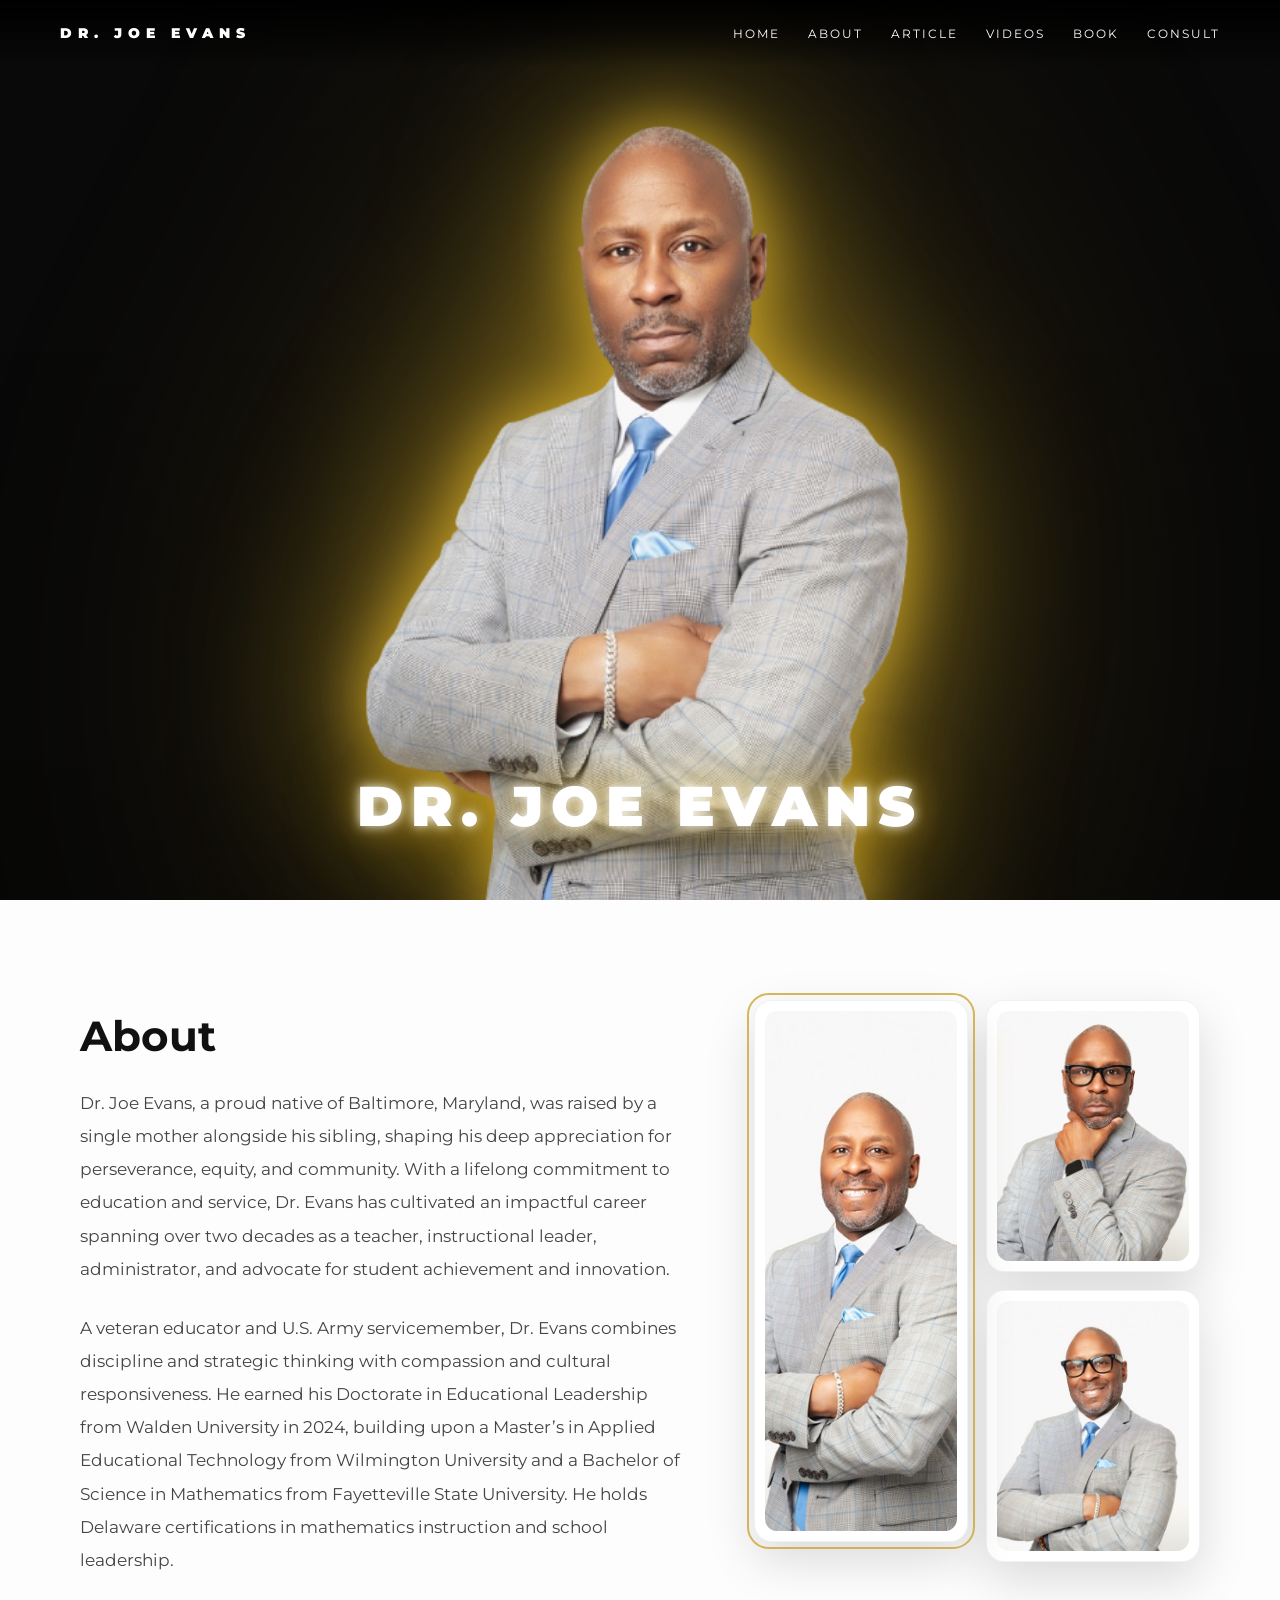
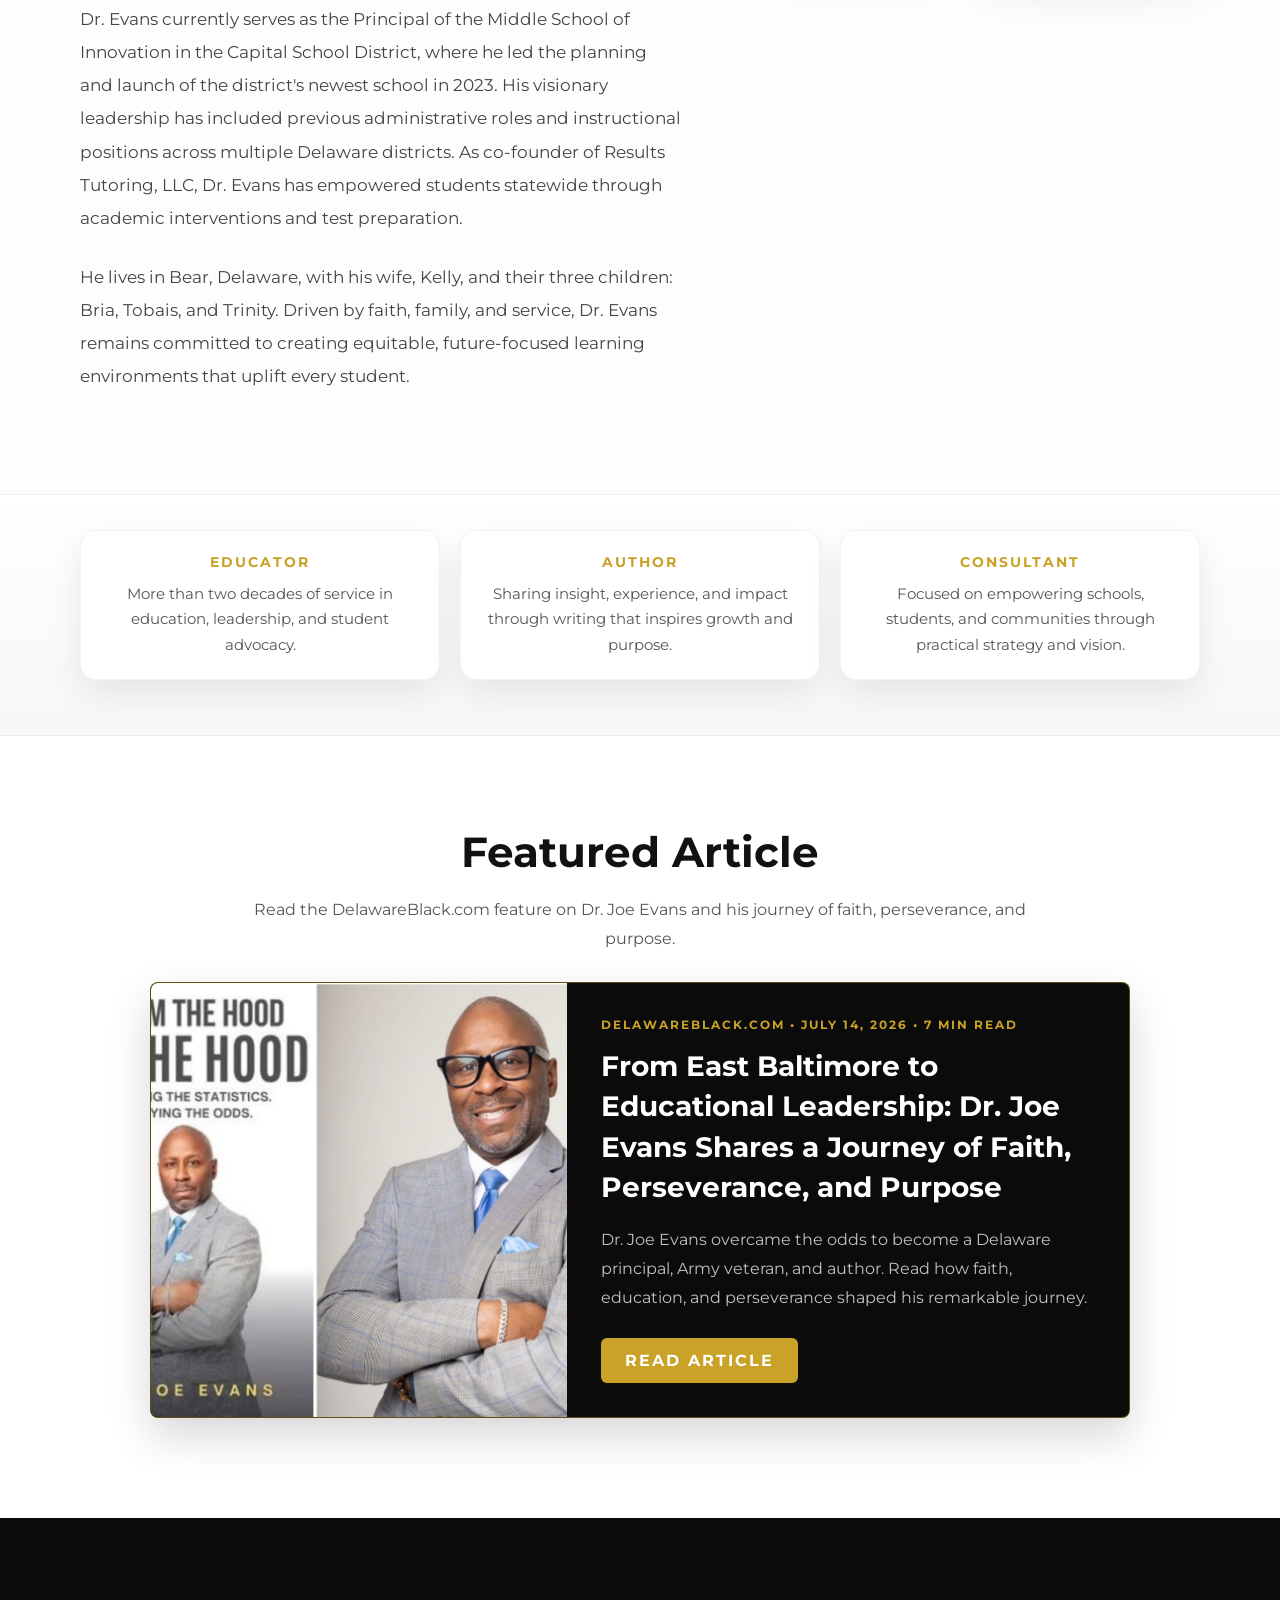
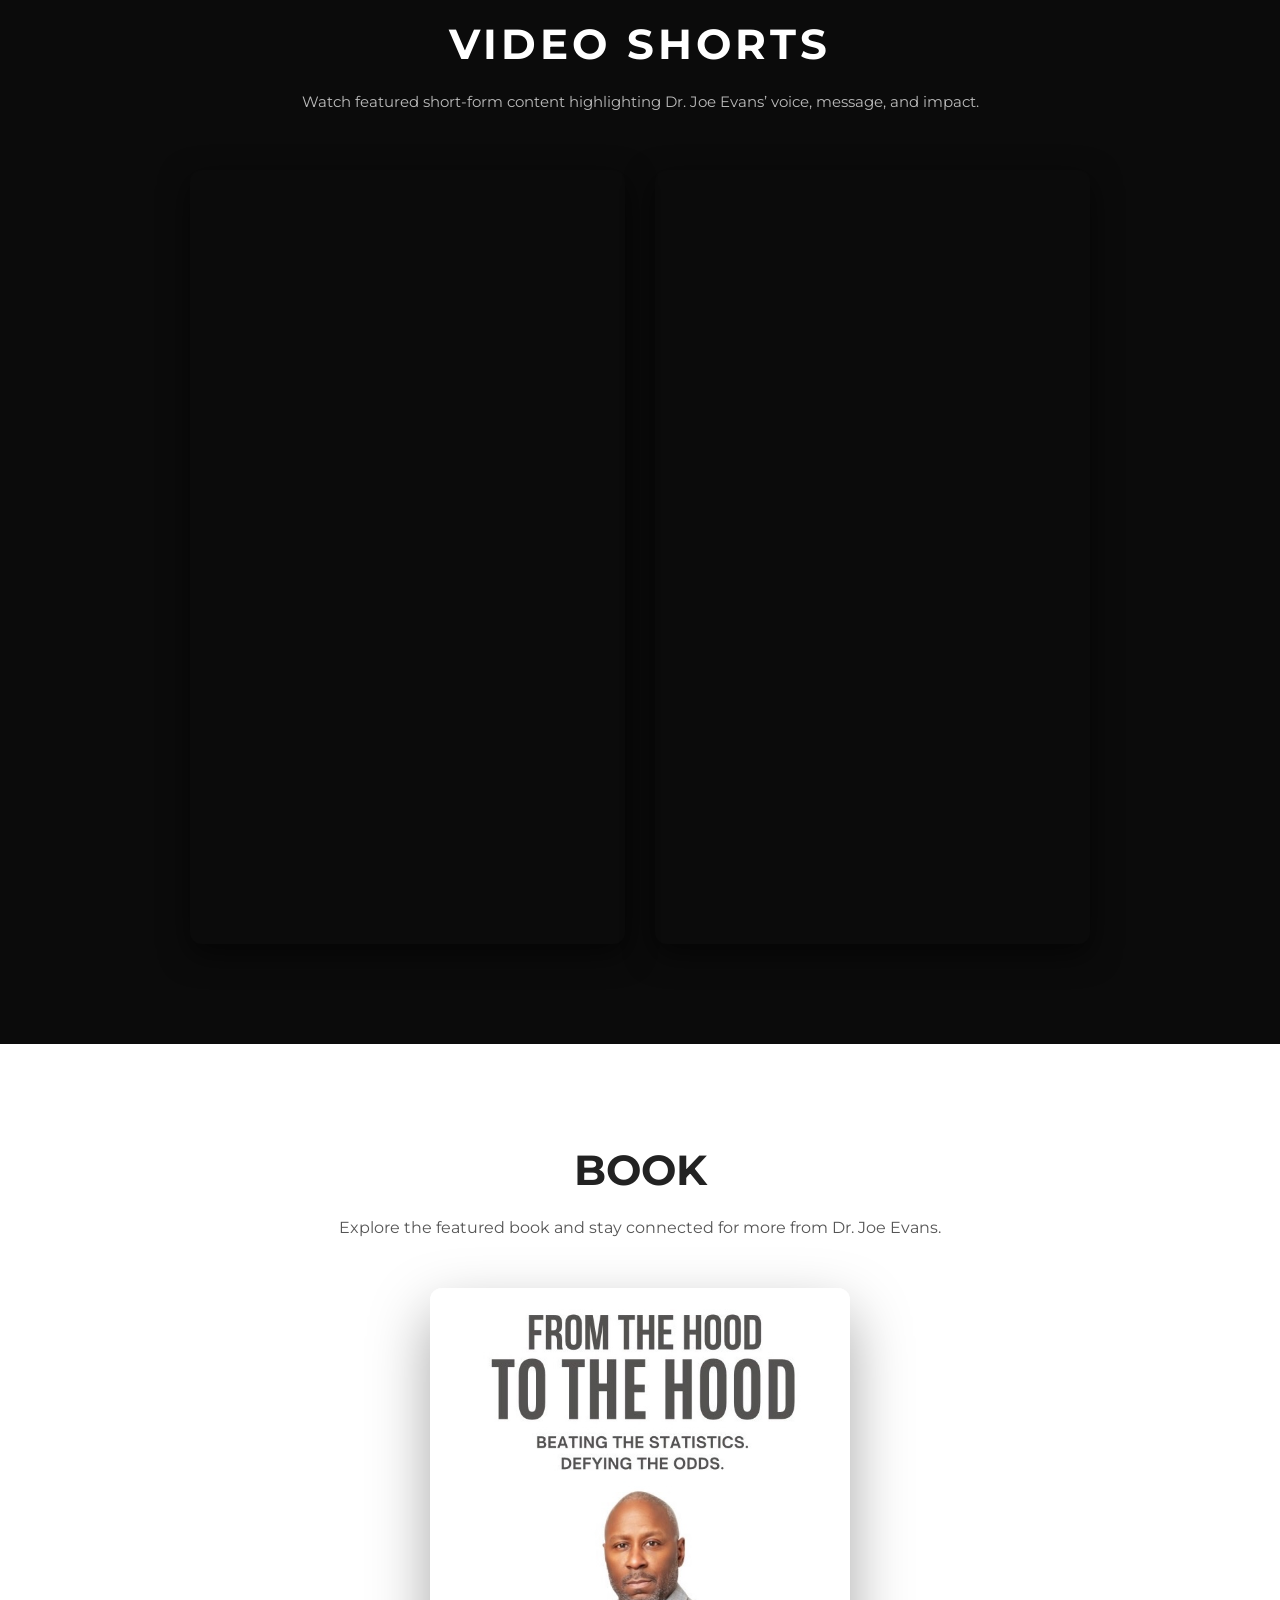
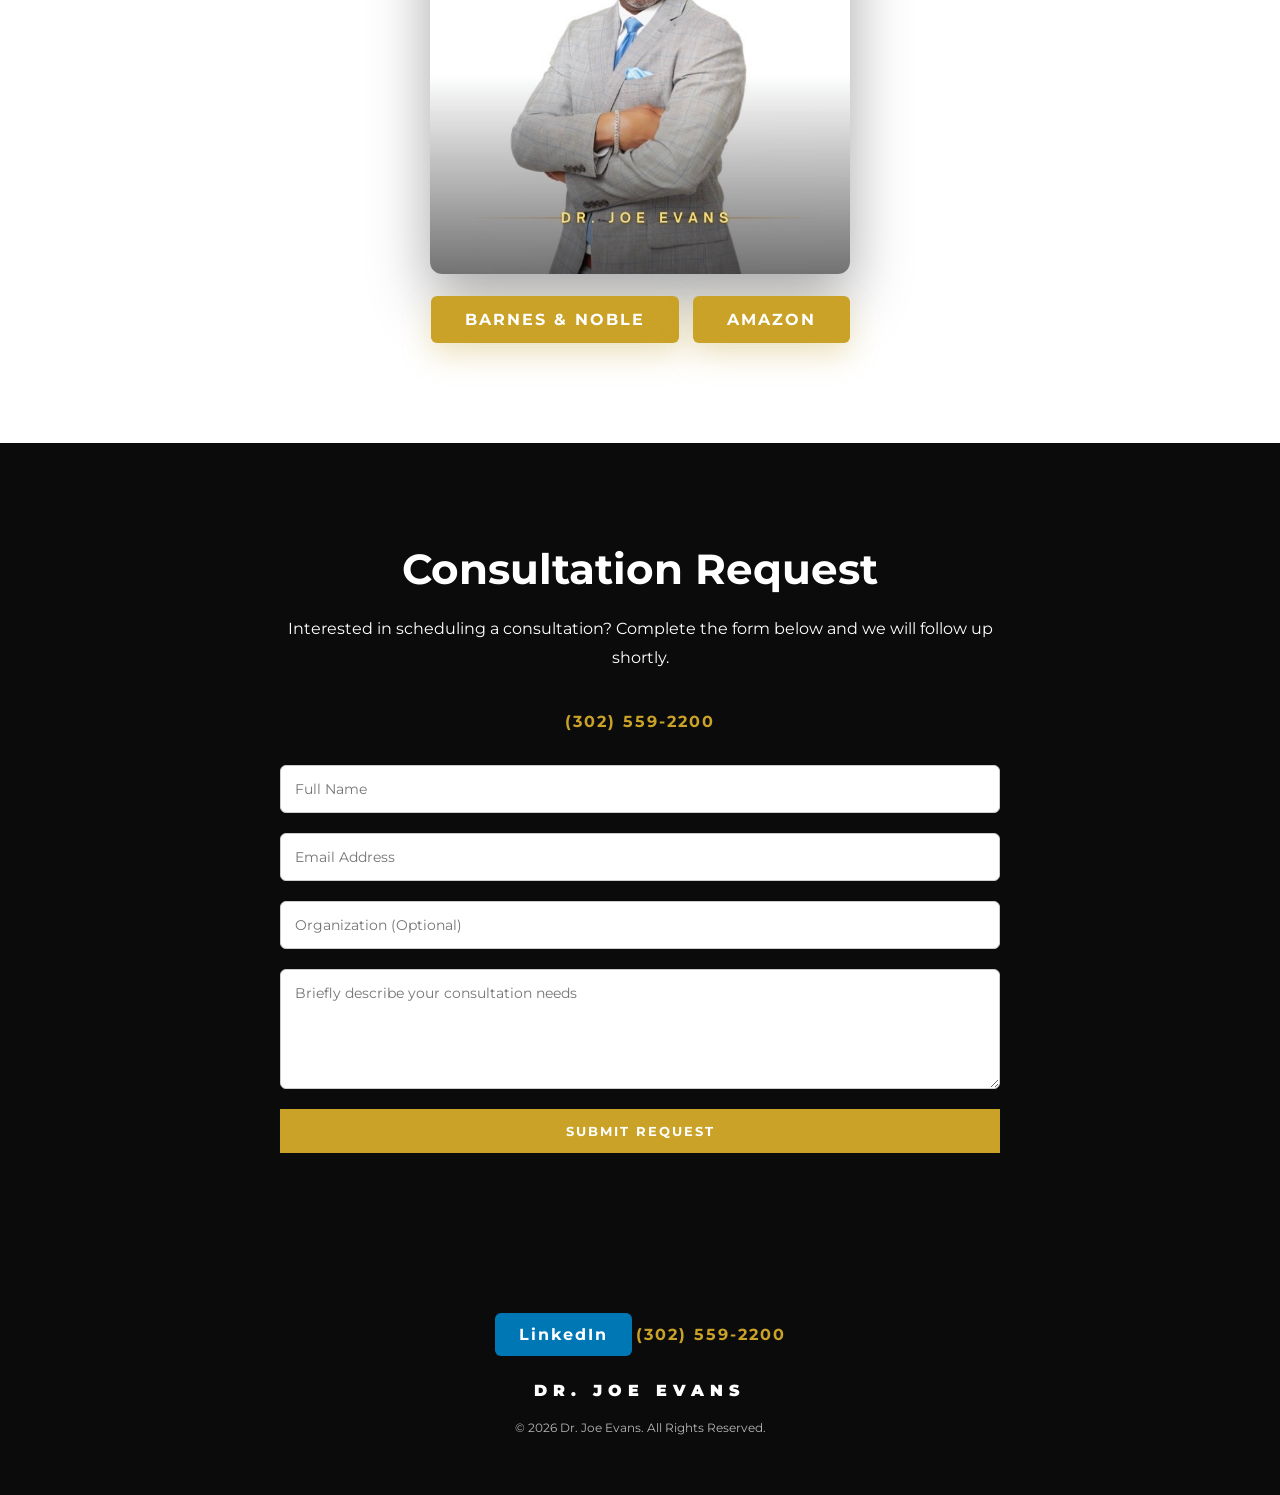
==== commit 46725f8c: "Add files via upload" ====
--- a/index.html
+++ b/index.html
@@ -257,13 +257,103 @@
   margin-bottom:10px;
 }
 
-.feature-box p{
-  font-size:15px;
-  color:#555;
-  line-height:1.7;
-}
-
-/* VIDEO SECTION */
+.feature-box p{
+  font-size:15px;
+  color:#555;
+  line-height:1.7;
+}
+
+/* ARTICLE SECTION */
+
+.article-section{
+  background:#ffffff;
+  color:#222;
+  text-align:center;
+  padding:90px 40px 100px;
+}
+
+.article-section h2{
+  font-size:42px;
+  margin-bottom:18px;
+  color:#111;
+}
+
+.article-section p{
+  max-width:780px;
+  margin:0 auto 28px;
+  color:#555;
+  line-height:1.8;
+}
+
+.article-preview{
+  display:grid;
+  grid-template-columns:minmax(260px, 0.85fr) 1.15fr;
+  gap:0;
+  max-width:980px;
+  margin:0 auto;
+  background:#0b0b0b;
+  color:#fff;
+  border:1px solid rgba(201,162,39,0.45);
+  border-radius:8px;
+  overflow:hidden;
+  box-shadow:0 18px 44px rgba(0,0,0,0.16);
+  text-align:left;
+}
+
+.article-preview:hover{
+  color:#fff;
+  transform:translateY(-2px);
+  box-shadow:0 22px 50px rgba(0,0,0,0.22);
+}
+
+.article-preview img{
+  width:100%;
+  height:100%;
+  min-height:320px;
+  object-fit:cover;
+}
+
+.article-preview-content{
+  padding:34px;
+  display:flex;
+  flex-direction:column;
+  justify-content:center;
+}
+
+.article-meta{
+  color:#c9a227;
+  font-size:12px;
+  font-weight:700;
+  letter-spacing:2px;
+  margin-bottom:14px;
+  text-transform:uppercase;
+}
+
+.article-preview h3{
+  color:#fff;
+  display:block;
+  font-size:28px;
+  line-height:1.45;
+  margin-bottom:18px;
+}
+
+.article-preview .article-excerpt{
+  color:rgba(255,255,255,0.75);
+  margin:0 0 26px;
+  line-height:1.8;
+}
+
+.article-button{
+  align-self:flex-start;
+  padding:13px 24px;
+  background:#c9a227;
+  color:#fff;
+  font-weight:700;
+  letter-spacing:2px;
+  border-radius:6px;
+}
+
+/* VIDEO SECTION */
 
 .video-section{
   background:#0b0b0b;
@@ -483,11 +573,15 @@
     min-height:420px;
   }
 
-  .feature-strip{
-    grid-template-columns:1fr;
-  }
-
-}
+  .feature-strip{
+    grid-template-columns:1fr;
+  }
+
+  .article-preview{
+    grid-template-columns:1fr;
+  }
+
+}
 
 @media(max-width:900px){
 
@@ -544,12 +638,13 @@
     bottom:calc(18px + env(safe-area-inset-bottom));
   }
 
-  .video-section,
-  .book-section,
-  .consult-section{
-    padding-left:20px;
-    padding-right:20px;
-  }
+  .video-section,
+  .article-section,
+  .book-section,
+  .consult-section{
+    padding-left:20px;
+    padding-right:20px;
+  }
 
 }
 
@@ -569,14 +664,23 @@
     height:auto;
   }
 
-  .section-title,
-  .video-section h2,
-  .book-section h2,
-  .consult-section h2{
-    font-size:32px;
-  }
-
-}
+  .section-title,
+  .article-section h2,
+  .video-section h2,
+  .book-section h2,
+  .consult-section h2{
+    font-size:32px;
+  }
+
+  .article-preview h3{
+    font-size:22px;
+  }
+
+  .article-preview-content{
+    padding:24px;
+  }
+
+}
 
 </style>
 </head>
@@ -588,10 +692,11 @@
 
   <ul>
     <li><a href="#home">HOME</a></li>
-    <li><a href="#about">ABOUT</a></li>
-    <li><a href="#videos">VIDEOS</a></li>
-    <li><a href="#book">BOOK</a></li>
-    <li><a href="#consult">CONSULT</a></li>
+    <li><a href="#about">ABOUT</a></li>
+    <li><a href="#article">ARTICLE</a></li>
+    <li><a href="#videos">VIDEOS</a></li>
+    <li><a href="#book">BOOK</a></li>
+    <li><a href="#consult">CONSULT</a></li>
   </ul>
 </nav>
 
@@ -656,11 +761,26 @@
         <p>Focused on empowering schools, students, and communities through practical strategy and vision.</p>
       </div>
     </div>
-  </div>
-
-</div>
-
-<section class="video-section" id="videos">
+  </div>
+
+</div>
+
+<section class="article-section" id="article">
+  <h2>Featured Article</h2>
+  <p>Read the DelawareBlack.com feature on Dr. Joe Evans and his journey of faith, perseverance, and purpose.</p>
+
+  <a class="article-preview" href="https://delawareblack.com/from-east-baltimore-to-educational-leadership-dr-joe-evans-shares-a-journey-of-faith-perseverance-and-purpose/" target="_blank" rel="noopener">
+    <img src="delawareblack-article-preview.jpeg" alt="Preview image for the DelawareBlack.com feature on Dr. Joe Evans">
+    <div class="article-preview-content">
+      <div class="article-meta">DelawareBlack.com &bull; July 14, 2026 &bull; 7 min read</div>
+      <h3>From East Baltimore to Educational Leadership: Dr. Joe Evans Shares a Journey of Faith, Perseverance, and Purpose</h3>
+      <p class="article-excerpt">Dr. Joe Evans overcame the odds to become a Delaware principal, Army veteran, and author. Read how faith, education, and perseverance shaped his remarkable journey.</p>
+      <span class="article-button">READ ARTICLE</span>
+    </div>
+  </a>
+</section>
+
+<section class="video-section" id="videos">
   <h2>VIDEO SHORTS</h2>
   <p class="intro">Watch featured short-form content highlighting Dr. Joe Evans’ voice, message, and impact.</p>
 
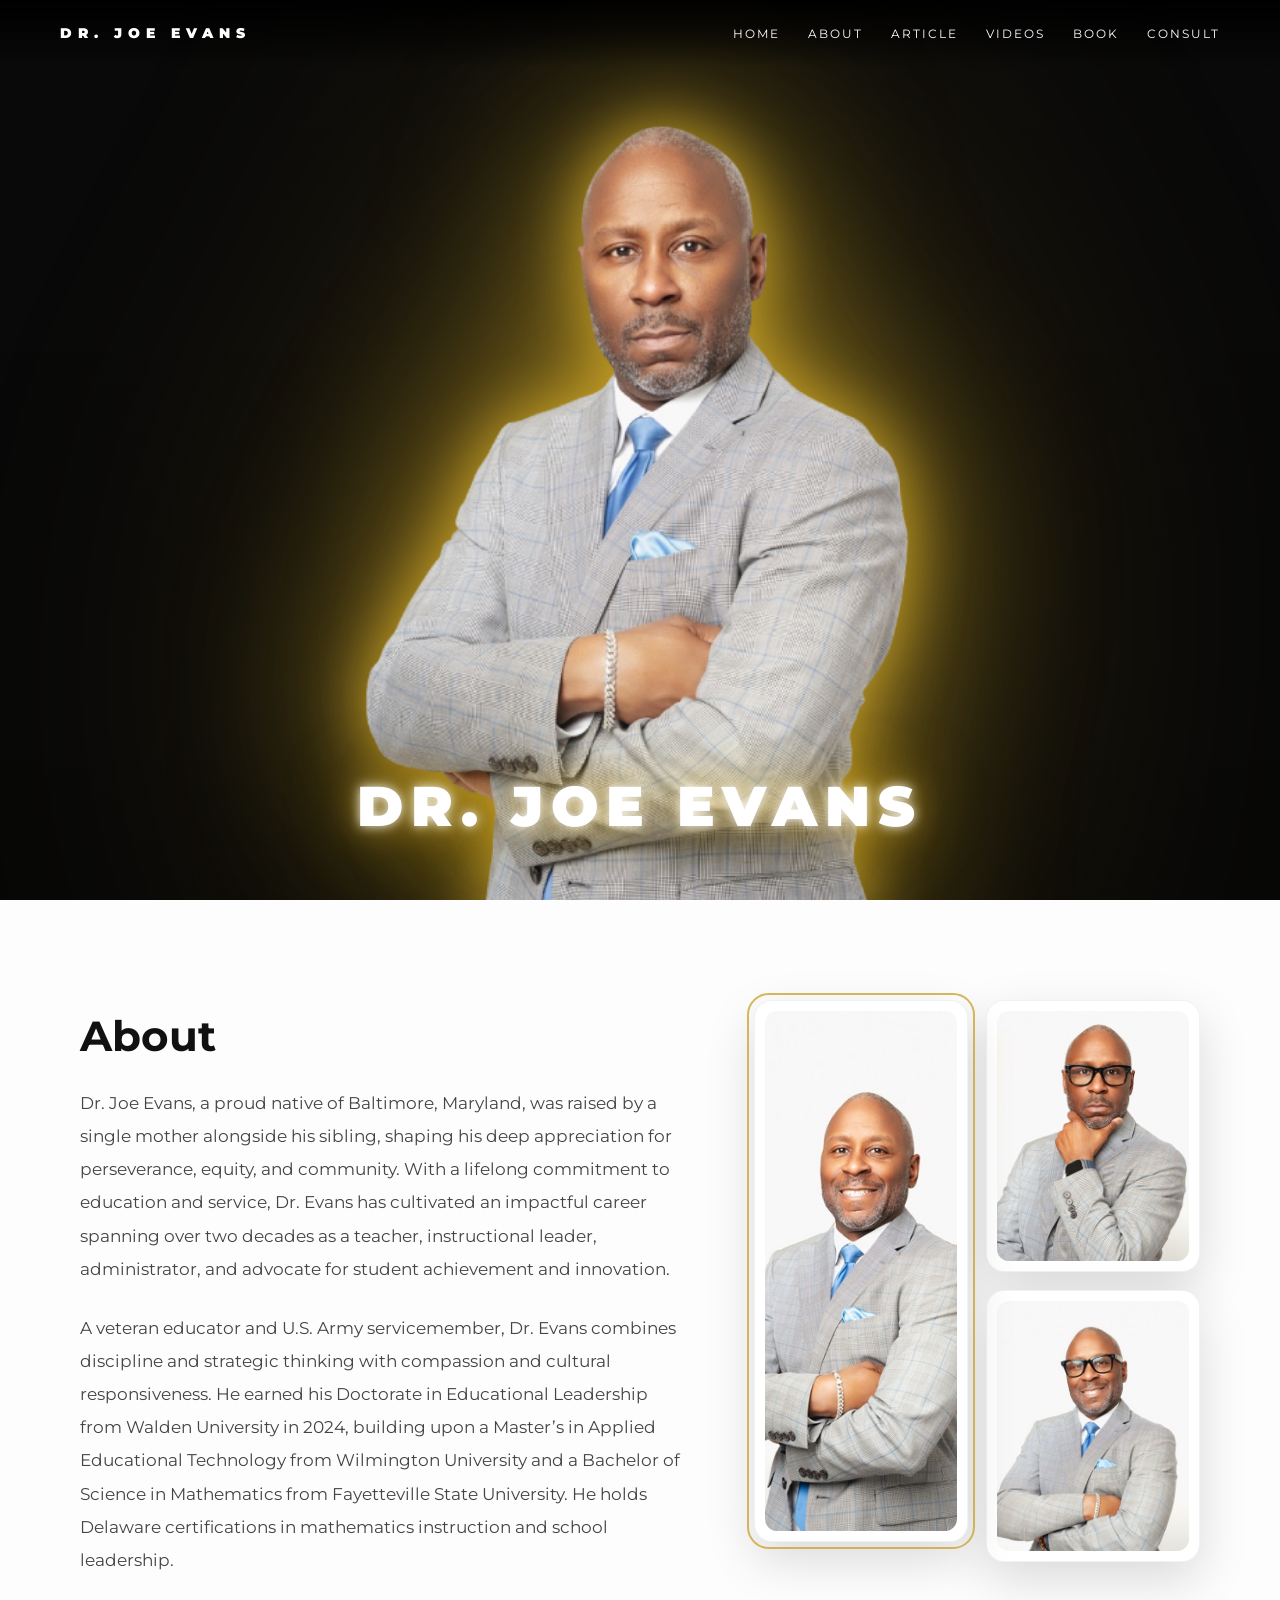
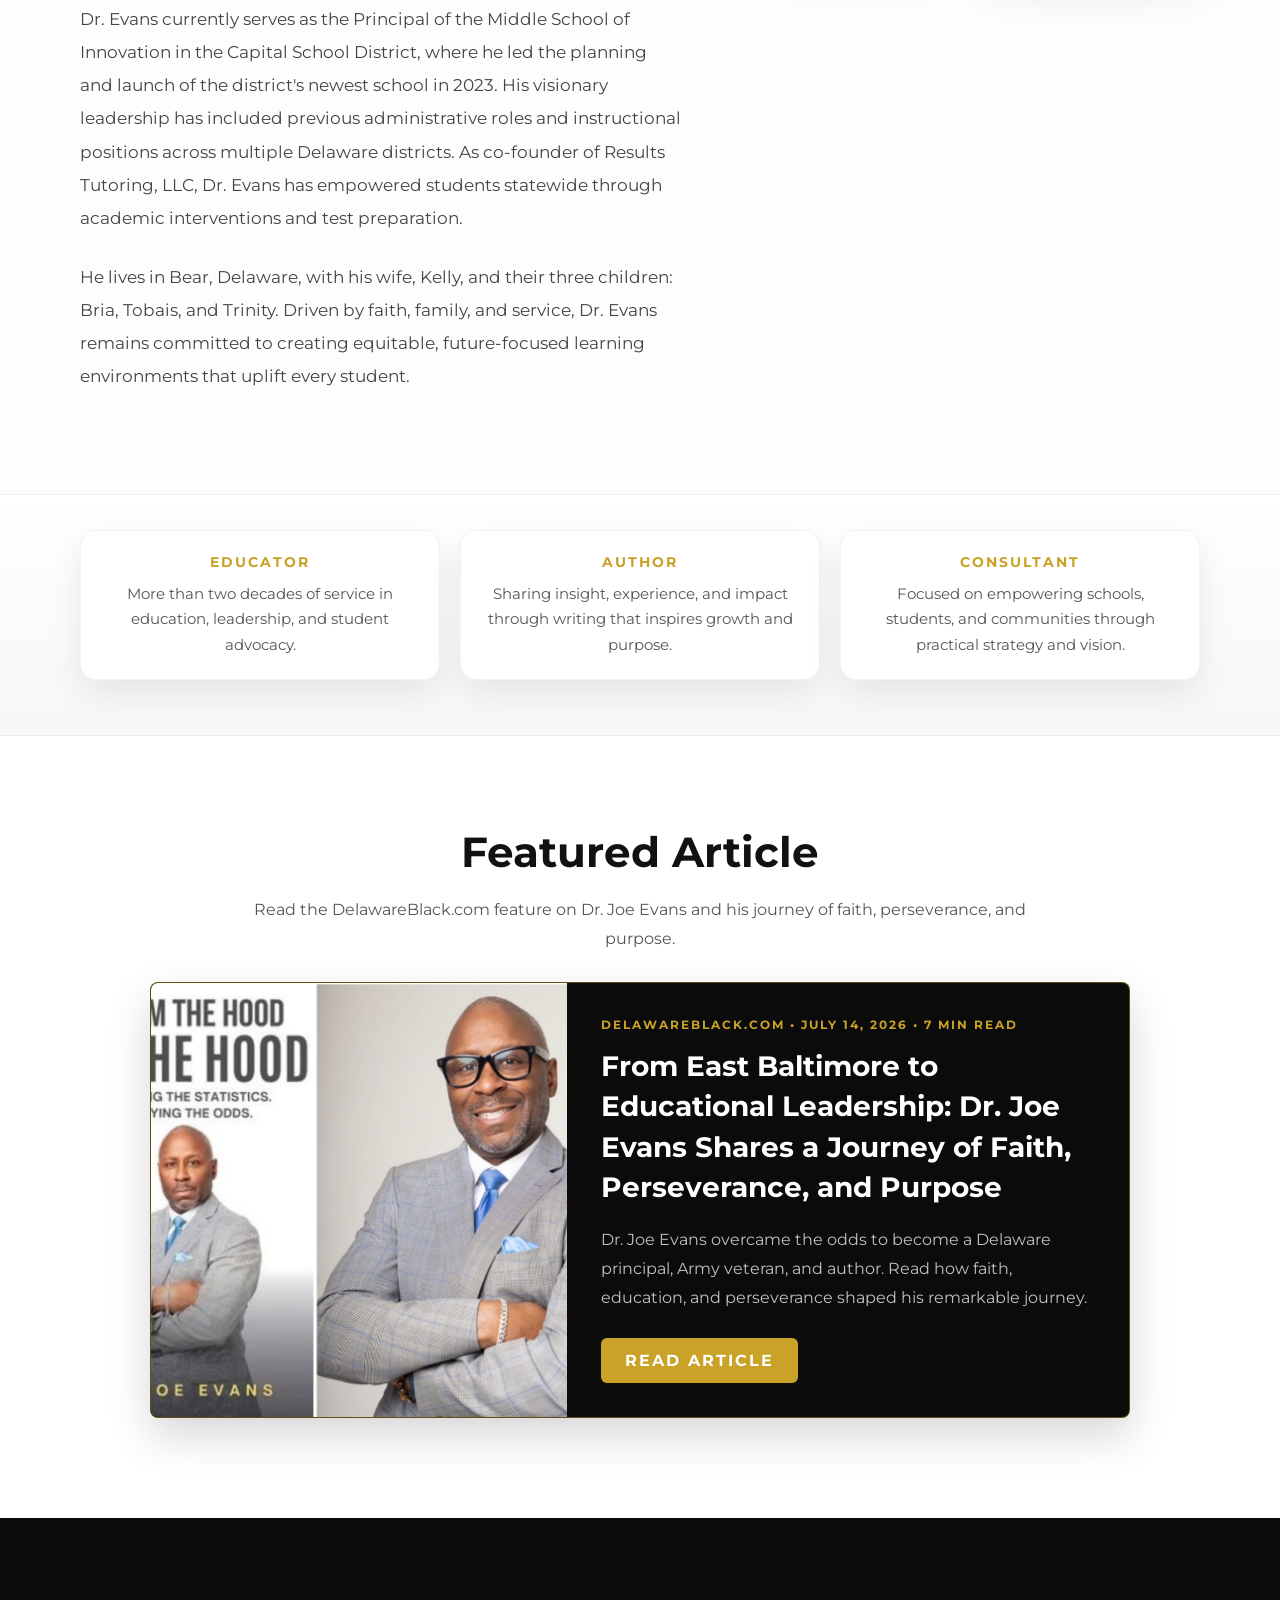
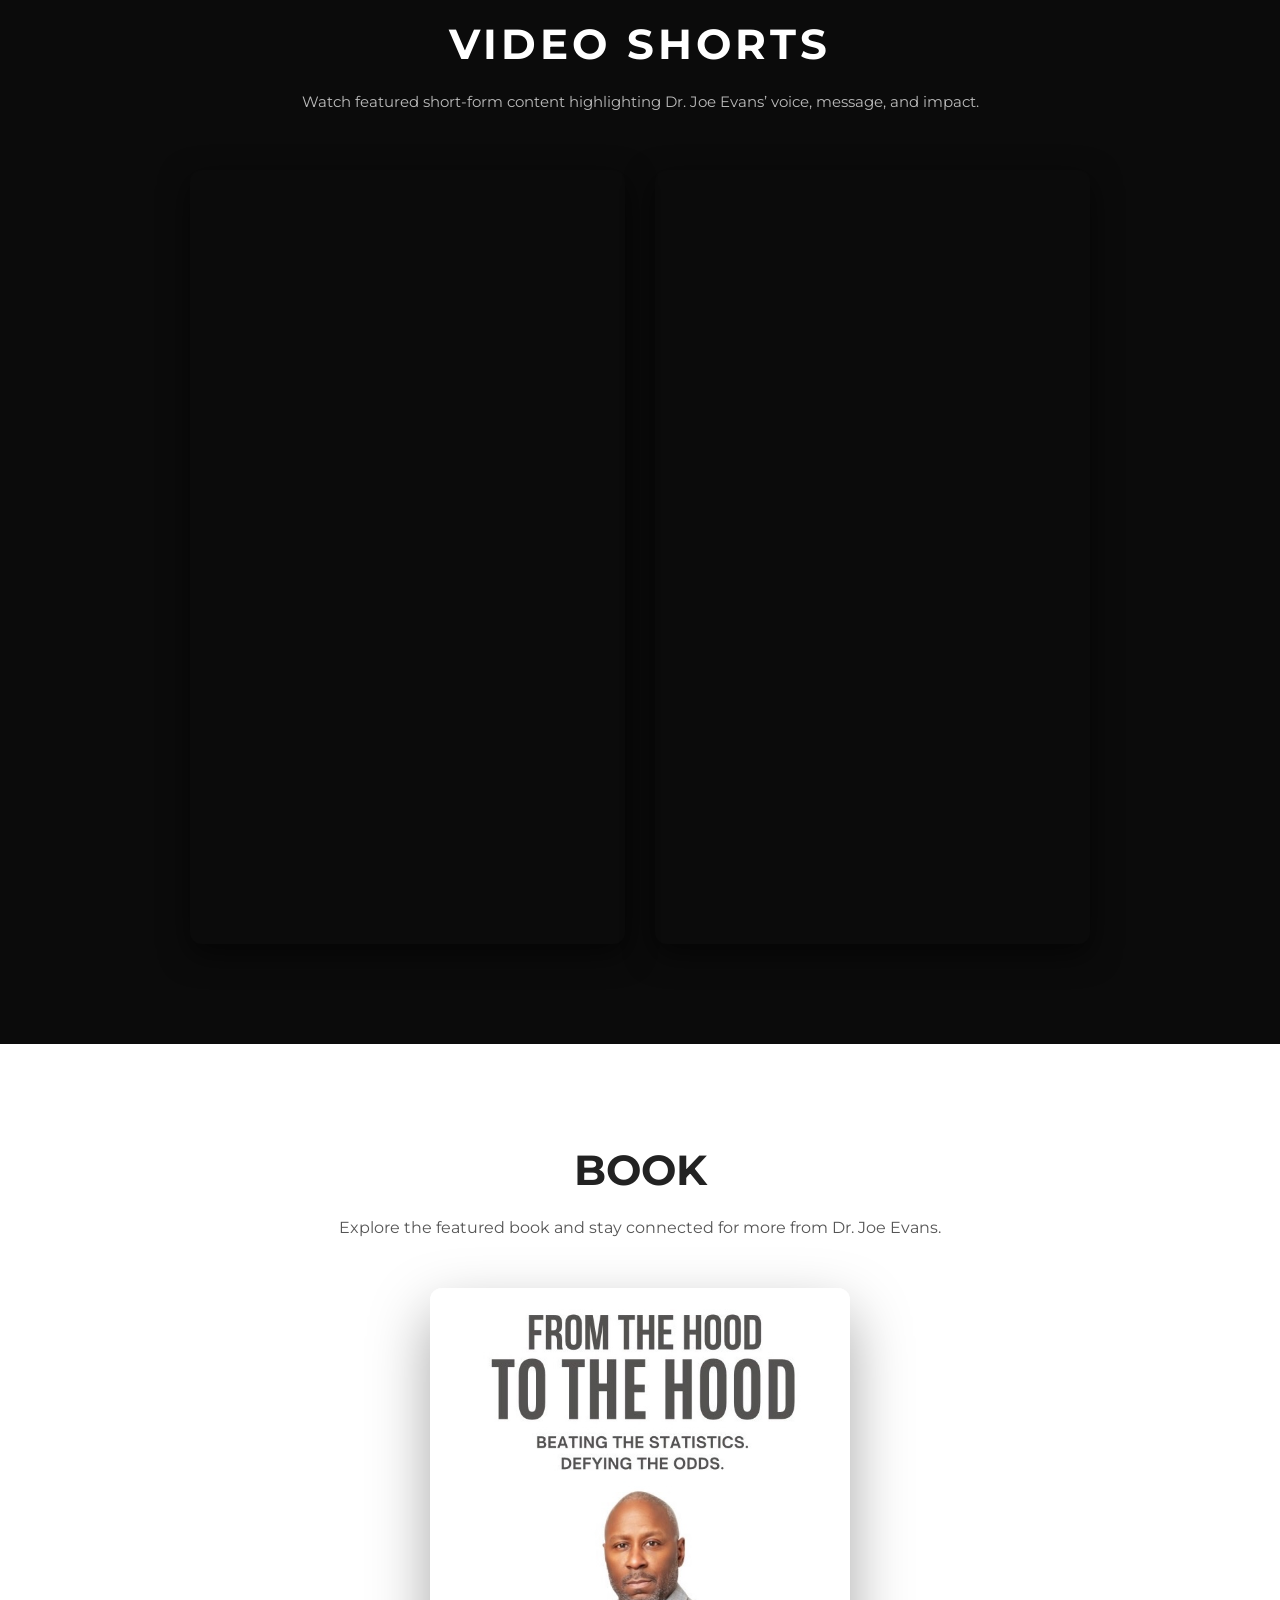
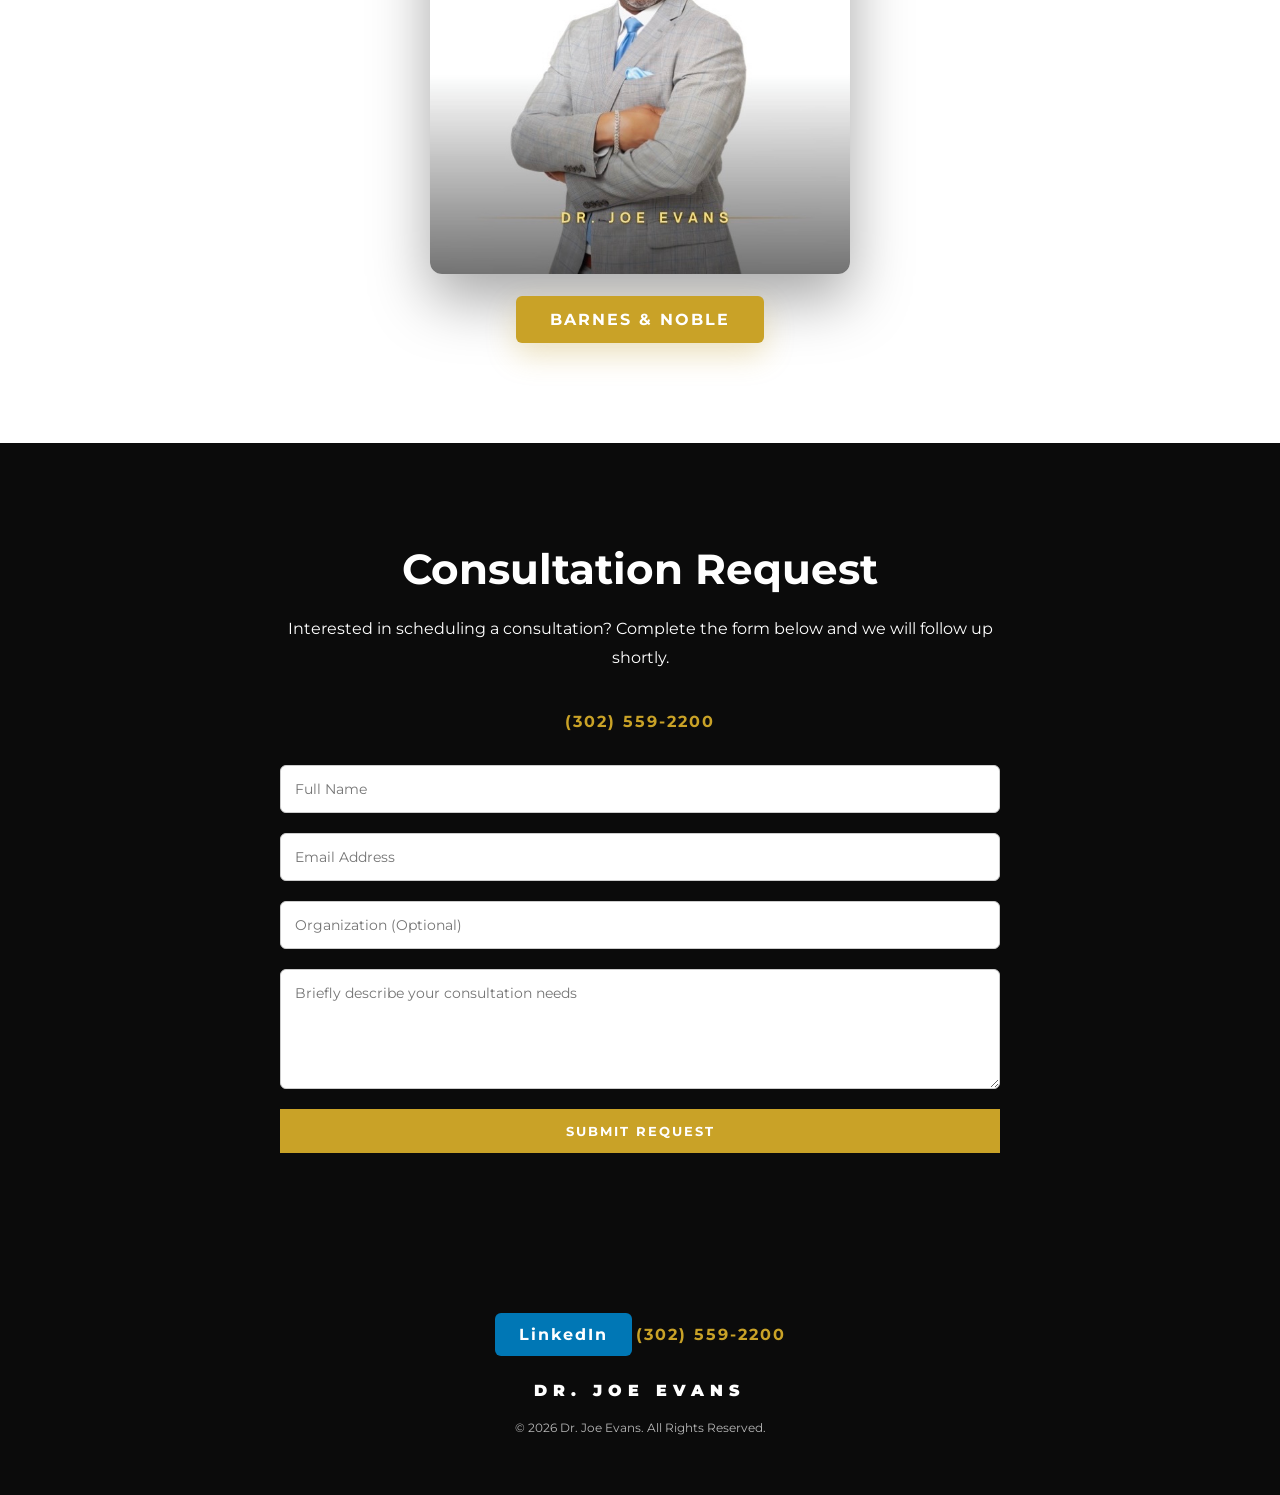
==== commit d7aaaeeb: "Add files via upload" ====
--- a/index.html
+++ b/index.html
@@ -810,7 +810,6 @@
     </a>
     <div class="book-actions">
       <a class="buy-now-btn" href="https://www.barnesandnoble.com/w/from-the-hood-to-the-hood-dr-joe-evans/1150070098?ean=9798256345099" target="_blank">BARNES &amp; NOBLE</a>
-      <a class="buy-now-btn" href="https://a.co/d/0gWJdvTo" target="_blank">AMAZON</a>
     </div>
   </div>
 </section>
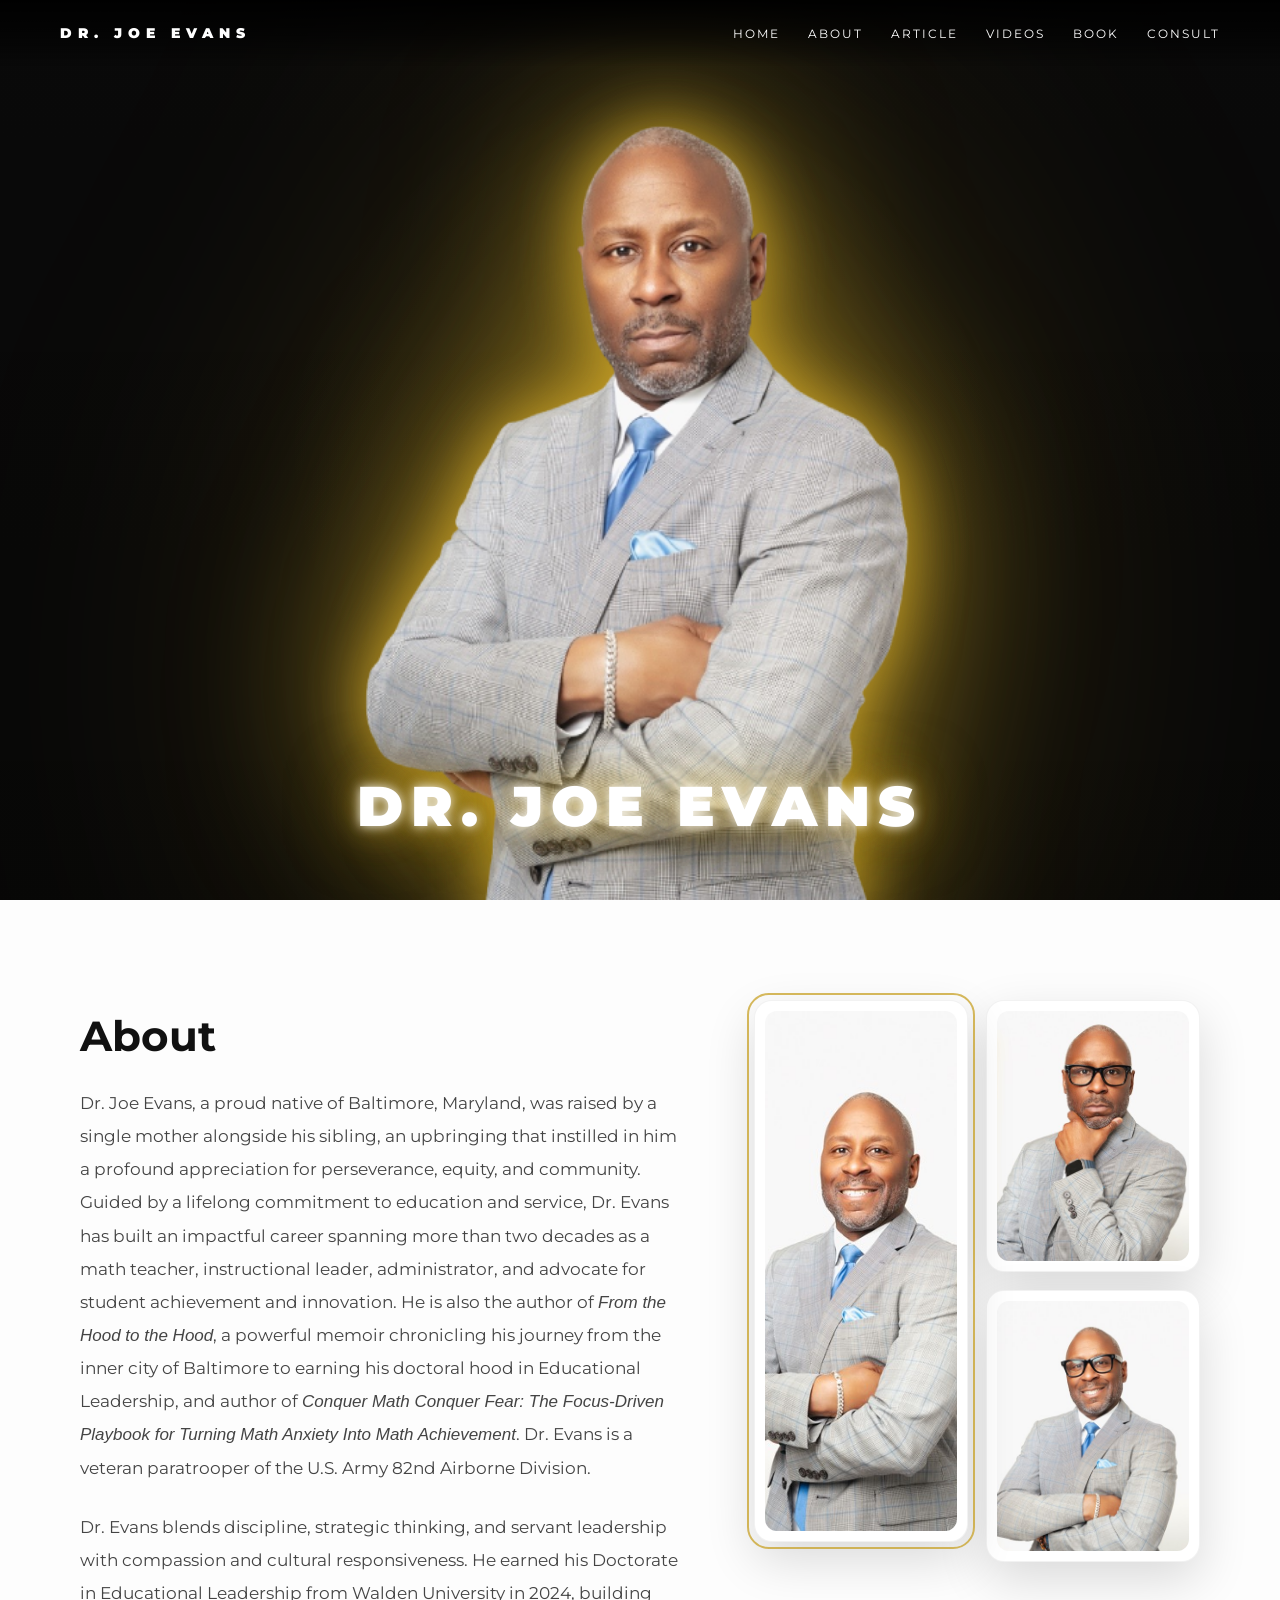
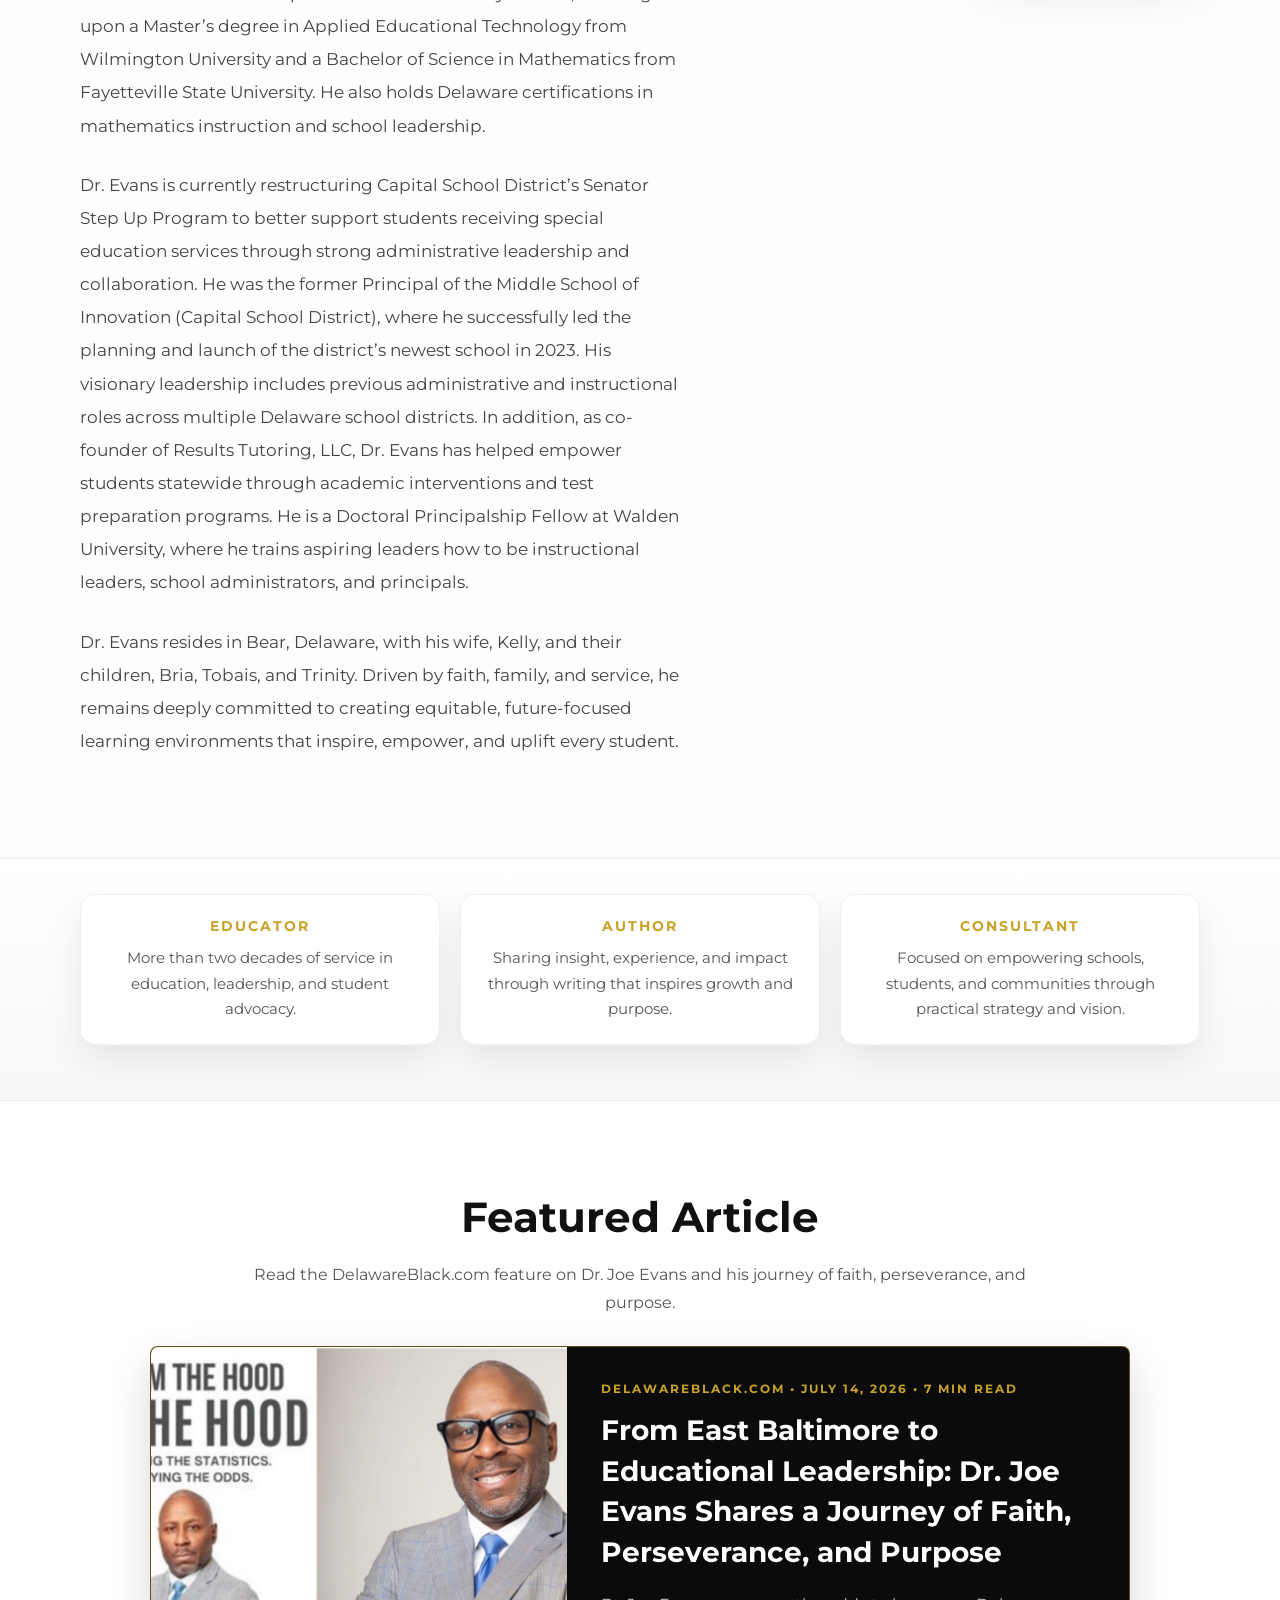
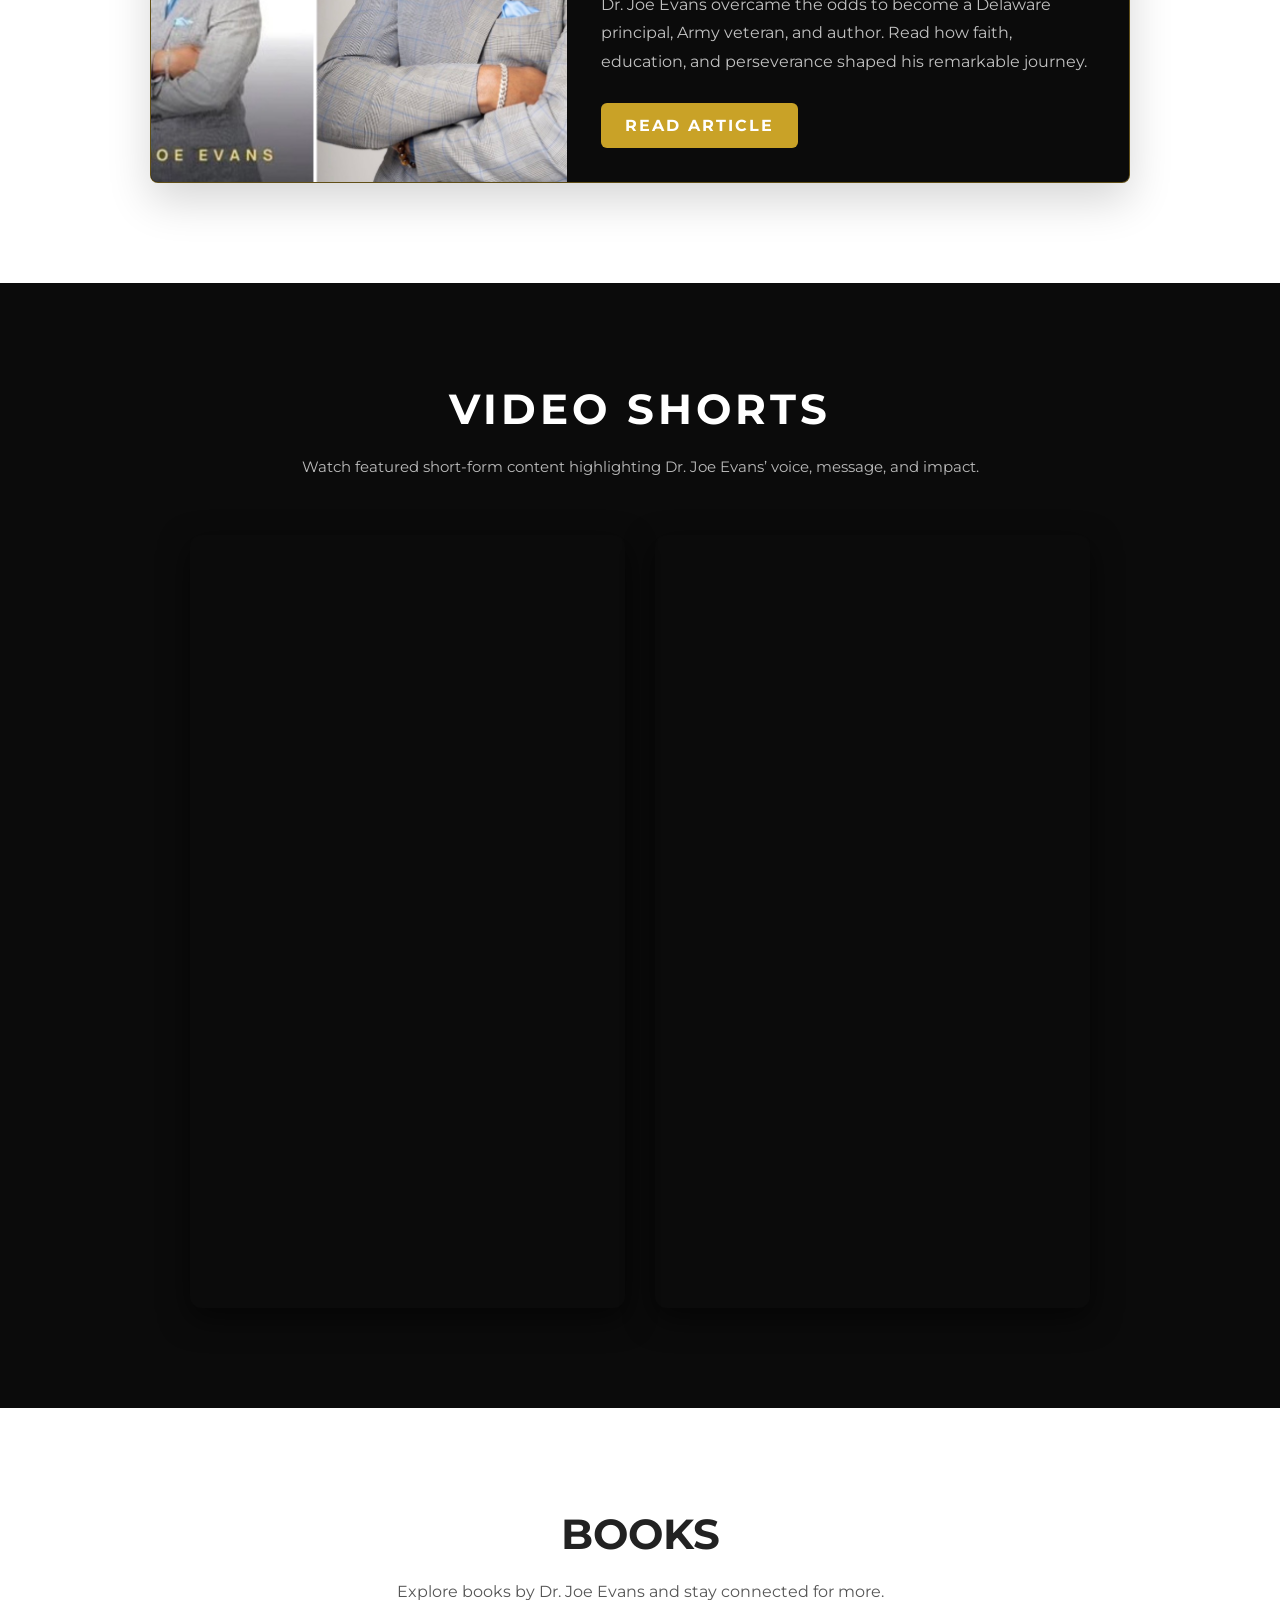
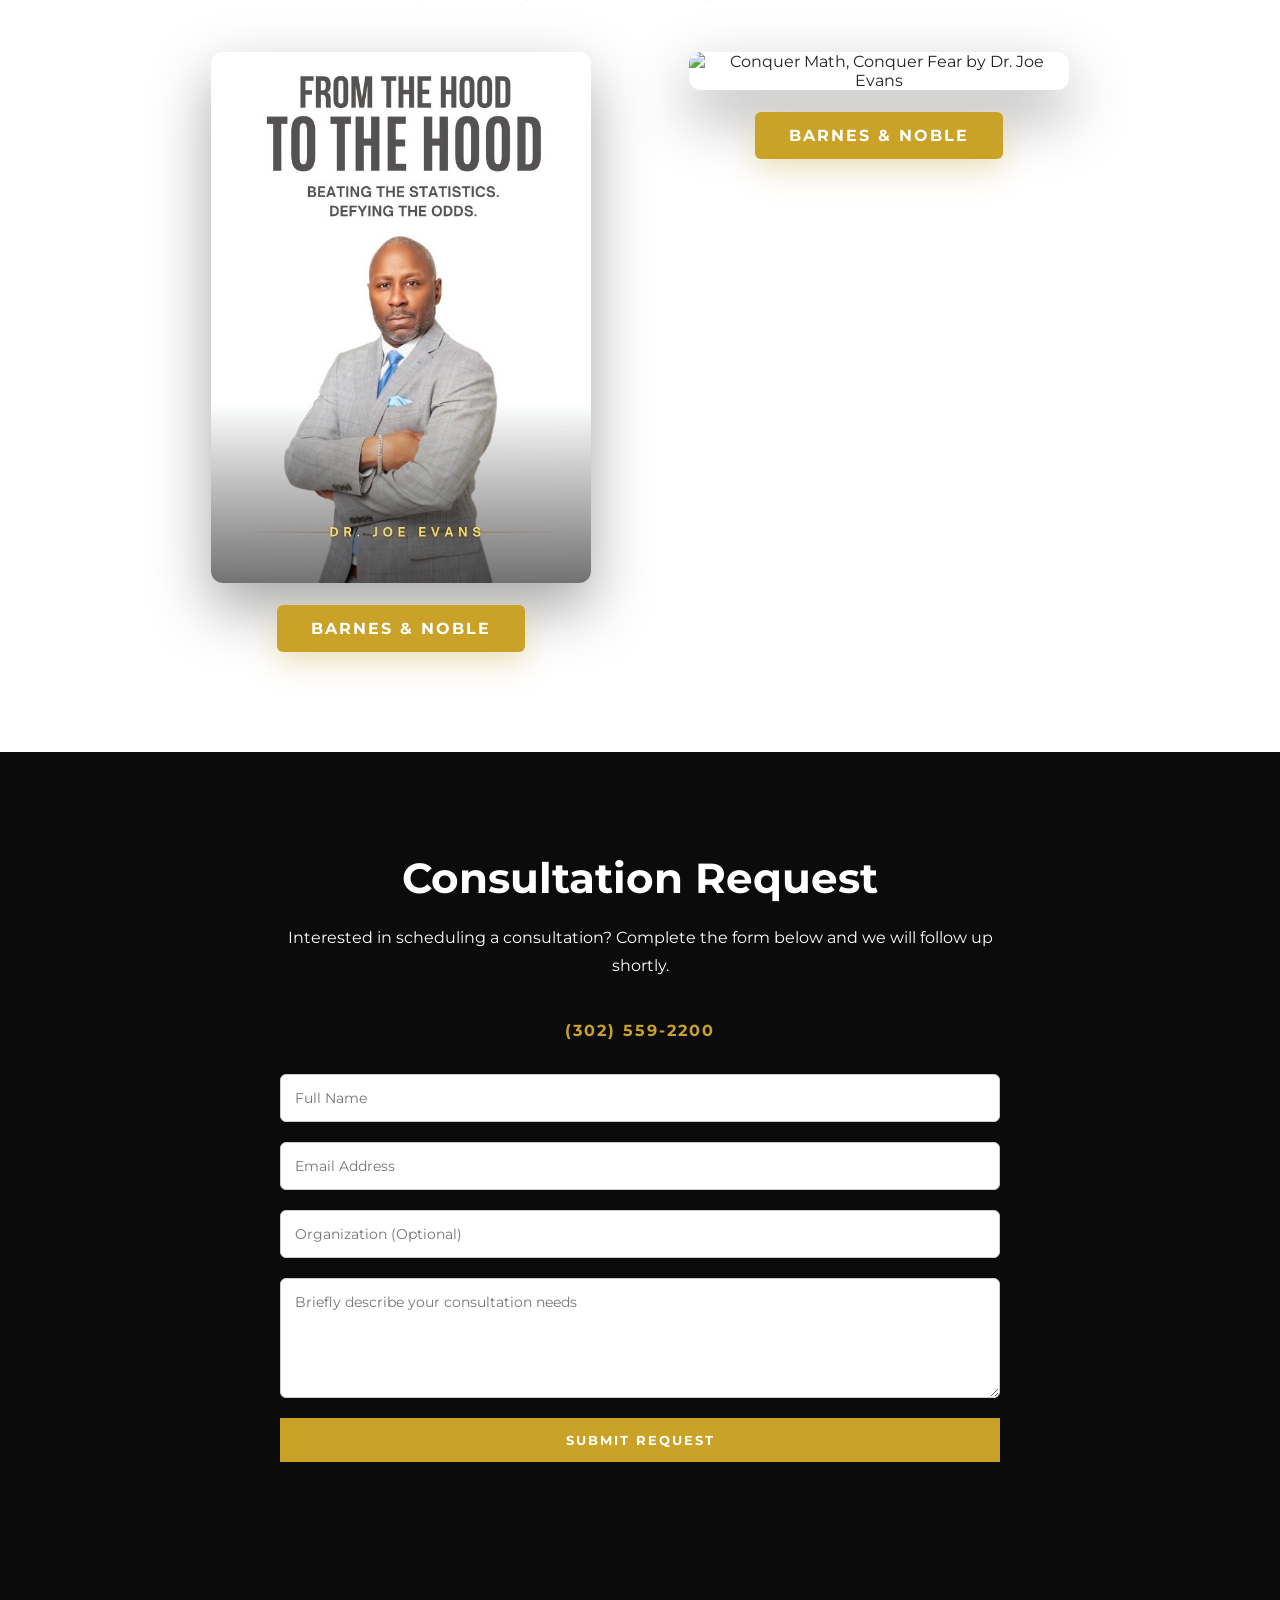
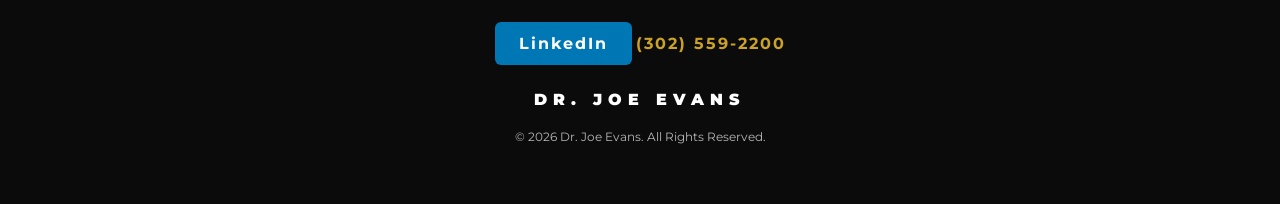
==== commit 93767bdb: "Add files via upload" ====
--- a/index.html
+++ b/index.html
@@ -418,10 +418,19 @@
   line-height:1.8;
 }
 
-.book-cover{
-  max-width:420px;
-  margin:0 auto;
-}
+.book-grid{
+  max-width:900px;
+  margin:0 auto;
+  display:grid;
+  grid-template-columns:repeat(2, minmax(0, 1fr));
+  gap:56px;
+  align-items:start;
+}
+
+.book-cover{
+  max-width:380px;
+  margin:0 auto;
+}
 
 .book-cover img{
   width:100%;
@@ -648,9 +657,14 @@
 
 }
 
-@media(max-width:640px){
-
-  .about-gallery{
+@media(max-width:640px){
+
+  .book-grid{
+    grid-template-columns:1fr;
+    gap:56px;
+  }
+
+  .about-gallery{
     grid-template-columns:1fr;
   }
 
@@ -718,13 +732,13 @@
       <div class="about-text">
         <h2 class="section-title">About</h2>
 
-        <p>Dr. Joe Evans, a proud native of Baltimore, Maryland, was raised by a single mother alongside his sibling, shaping his deep appreciation for perseverance, equity, and community. With a lifelong commitment to education and service, Dr. Evans has cultivated an impactful career spanning over two decades as a teacher, instructional leader, administrator, and advocate for student achievement and innovation.</p>
-
-        <p>A veteran educator and U.S. Army servicemember, Dr. Evans combines discipline and strategic thinking with compassion and cultural responsiveness. He earned his Doctorate in Educational Leadership from Walden University in 2024, building upon a Master’s in Applied Educational Technology from Wilmington University and a Bachelor of Science in Mathematics from Fayetteville State University. He holds Delaware certifications in mathematics instruction and school leadership.</p>
-
-        <p>Dr. Evans currently serves as the Principal of the Middle School of Innovation in the Capital School District, where he led the planning and launch of the district's newest school in 2023. His visionary leadership has included previous administrative roles and instructional positions across multiple Delaware districts. As co-founder of Results Tutoring, LLC, Dr. Evans has empowered students statewide through academic interventions and test preparation.</p>
-
-        <p>He lives in Bear, Delaware, with his wife, Kelly, and their three children: Bria, Tobais, and Trinity. Driven by faith, family, and service, Dr. Evans remains committed to creating equitable, future-focused learning environments that uplift every student.</p>
+        <p>Dr. Joe Evans, a proud native of Baltimore, Maryland, was raised by a single mother alongside his sibling, an upbringing that instilled in him a profound appreciation for perseverance, equity, and community. Guided by a lifelong commitment to education and service, Dr. Evans has built an impactful career spanning more than two decades as a math teacher, instructional leader, administrator, and advocate for student achievement and innovation. He is also the author of <em>From the Hood to the Hood</em>, a powerful memoir chronicling his journey from the inner city of Baltimore to earning his doctoral hood in Educational Leadership, and author of <em>Conquer Math Conquer Fear: The Focus-Driven Playbook for Turning Math Anxiety Into Math Achievement</em>. Dr. Evans is a veteran paratrooper of the U.S. Army 82nd Airborne Division.</p>
+
+        <p>Dr. Evans blends discipline, strategic thinking, and servant leadership with compassion and cultural responsiveness. He earned his Doctorate in Educational Leadership from Walden University in 2024, building upon a Master’s degree in Applied Educational Technology from Wilmington University and a Bachelor of Science in Mathematics from Fayetteville State University. He also holds Delaware certifications in mathematics instruction and school leadership.</p>
+
+        <p>Dr. Evans is currently restructuring Capital School District’s Senator Step Up Program to better support students receiving special education services through strong administrative leadership and collaboration. He was the former Principal of the Middle School of Innovation (Capital School District), where he successfully led the planning and launch of the district’s newest school in 2023. His visionary leadership includes previous administrative and instructional roles across multiple Delaware school districts. In addition, as co-founder of Results Tutoring, LLC, Dr. Evans has helped empower students statewide through academic interventions and test preparation programs. He is a Doctoral Principalship Fellow at Walden University, where he trains aspiring leaders how to be instructional leaders, school administrators, and principals.</p>
+
+        <p>Dr. Evans resides in Bear, Delaware, with his wife, Kelly, and their children, Bria, Tobais, and Trinity. Driven by faith, family, and service, he remains deeply committed to creating equitable, future-focused learning environments that inspire, empower, and uplift every student.</p>
       </div>
 
       <div class="about-gallery">
@@ -801,15 +815,26 @@
 </section>
 
 <section class="book-section" id="book">
-  <h2>BOOK</h2>
-  <p class="book-copy">Explore the featured book and stay connected for more from Dr. Joe Evans.</p>
-
-  <div class="book-cover">
-    <a href="https://www.barnesandnoble.com/w/from-the-hood-to-the-hood-dr-joe-evans/1150070098?ean=9798256345099" target="_blank">
-      <img src="dad-book.PNG" alt="From the Hood to the Hood">
-    </a>
-    <div class="book-actions">
-      <a class="buy-now-btn" href="https://www.barnesandnoble.com/w/from-the-hood-to-the-hood-dr-joe-evans/1150070098?ean=9798256345099" target="_blank">BARNES &amp; NOBLE</a>
+  <h2>BOOKS</h2>
+  <p class="book-copy">Explore books by Dr. Joe Evans and stay connected for more.</p>
+
+  <div class="book-grid">
+    <div class="book-cover">
+      <a href="https://www.barnesandnoble.com/w/from-the-hood-to-the-hood-dr-joe-evans/1150070098?ean=9798256345099" target="_blank" rel="noopener noreferrer">
+        <img src="dad-book.PNG" alt="From the Hood to the Hood by Dr. Joe Evans">
+      </a>
+      <div class="book-actions">
+        <a class="buy-now-btn" href="https://www.barnesandnoble.com/w/from-the-hood-to-the-hood-dr-joe-evans/1150070098?ean=9798256345099" target="_blank" rel="noopener noreferrer">BARNES &amp; NOBLE</a>
+      </div>
+    </div>
+
+    <div class="book-cover">
+      <a href="https://www.barnesandnoble.com/w/conquer-math-conquer-fear-dr-joe-evans/1151122826?ean=9798995163022" target="_blank" rel="noopener noreferrer">
+        <img src="conquer-math-conquer-fear.jpg" alt="Conquer Math, Conquer Fear by Dr. Joe Evans">
+      </a>
+      <div class="book-actions">
+        <a class="buy-now-btn" href="https://www.barnesandnoble.com/w/conquer-math-conquer-fear-dr-joe-evans/1151122826?ean=9798995163022" target="_blank" rel="noopener noreferrer">BARNES &amp; NOBLE</a>
+      </div>
     </div>
   </div>
 </section>
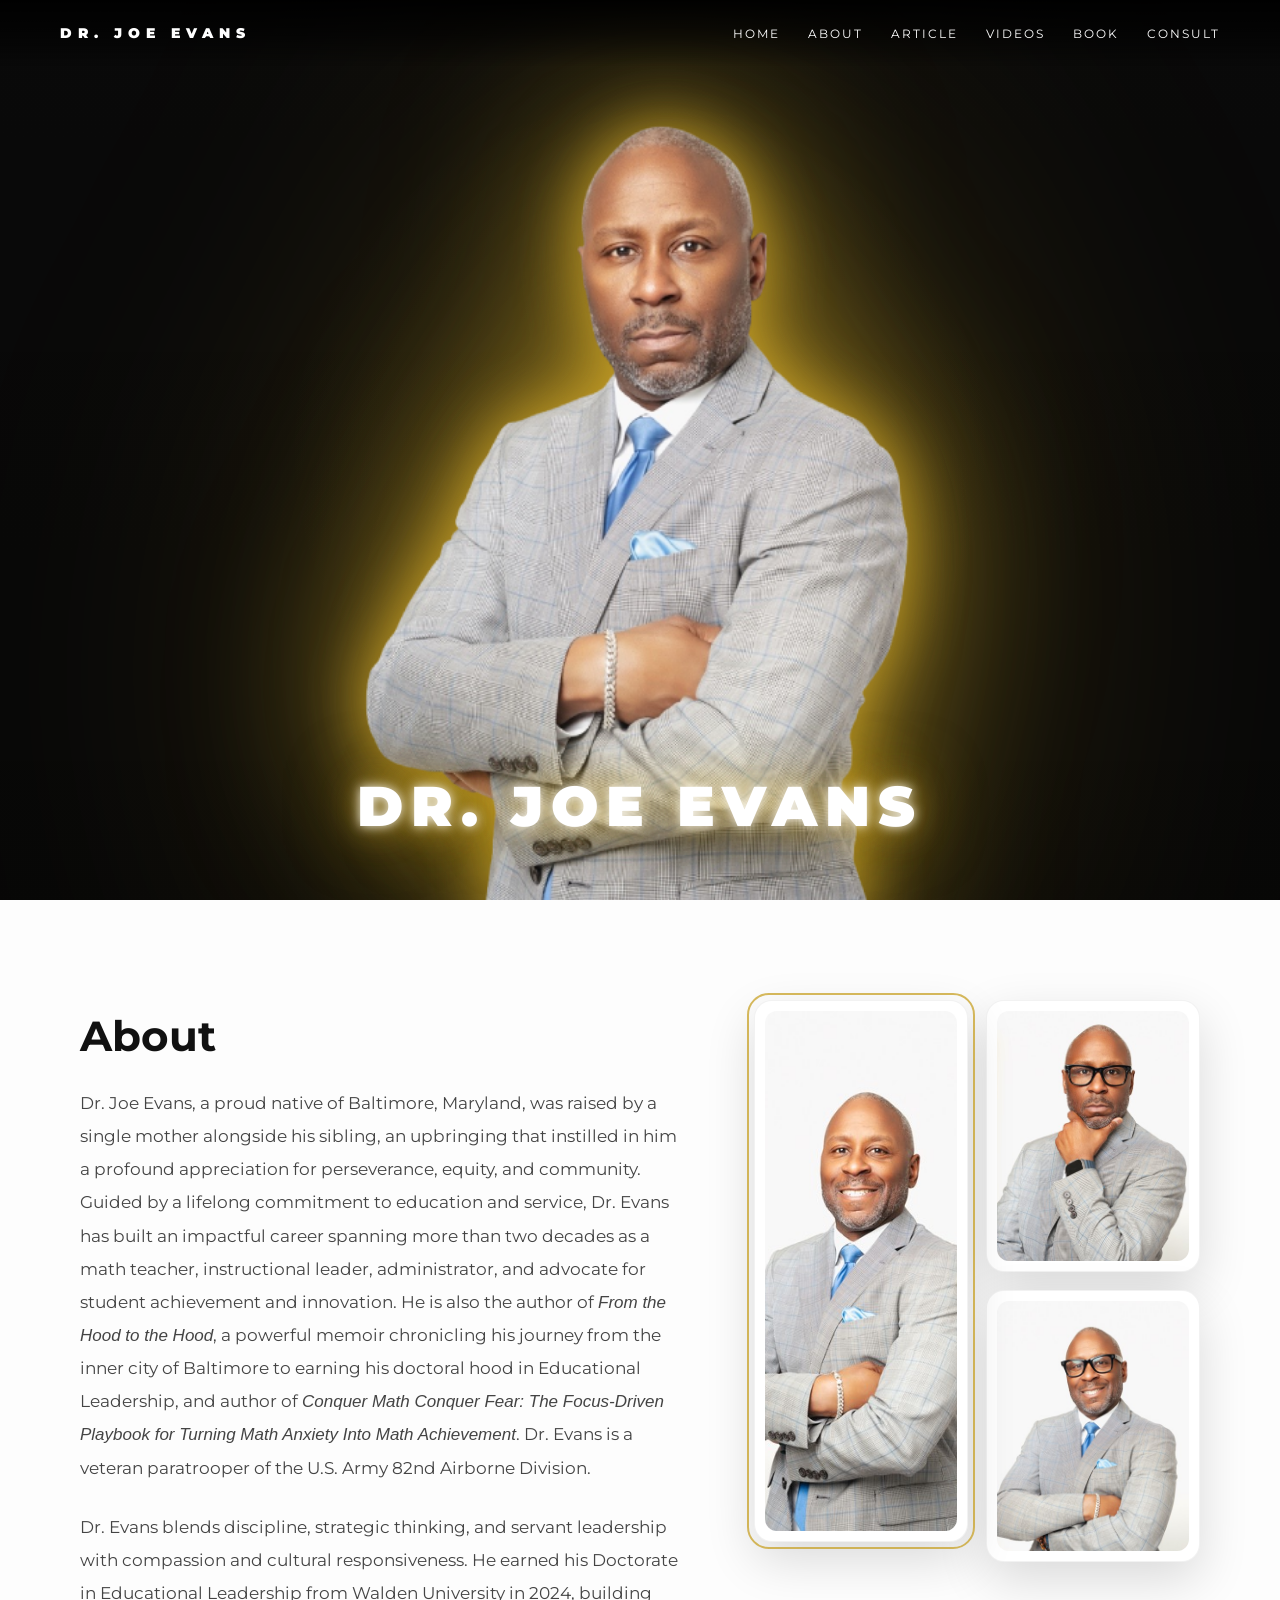
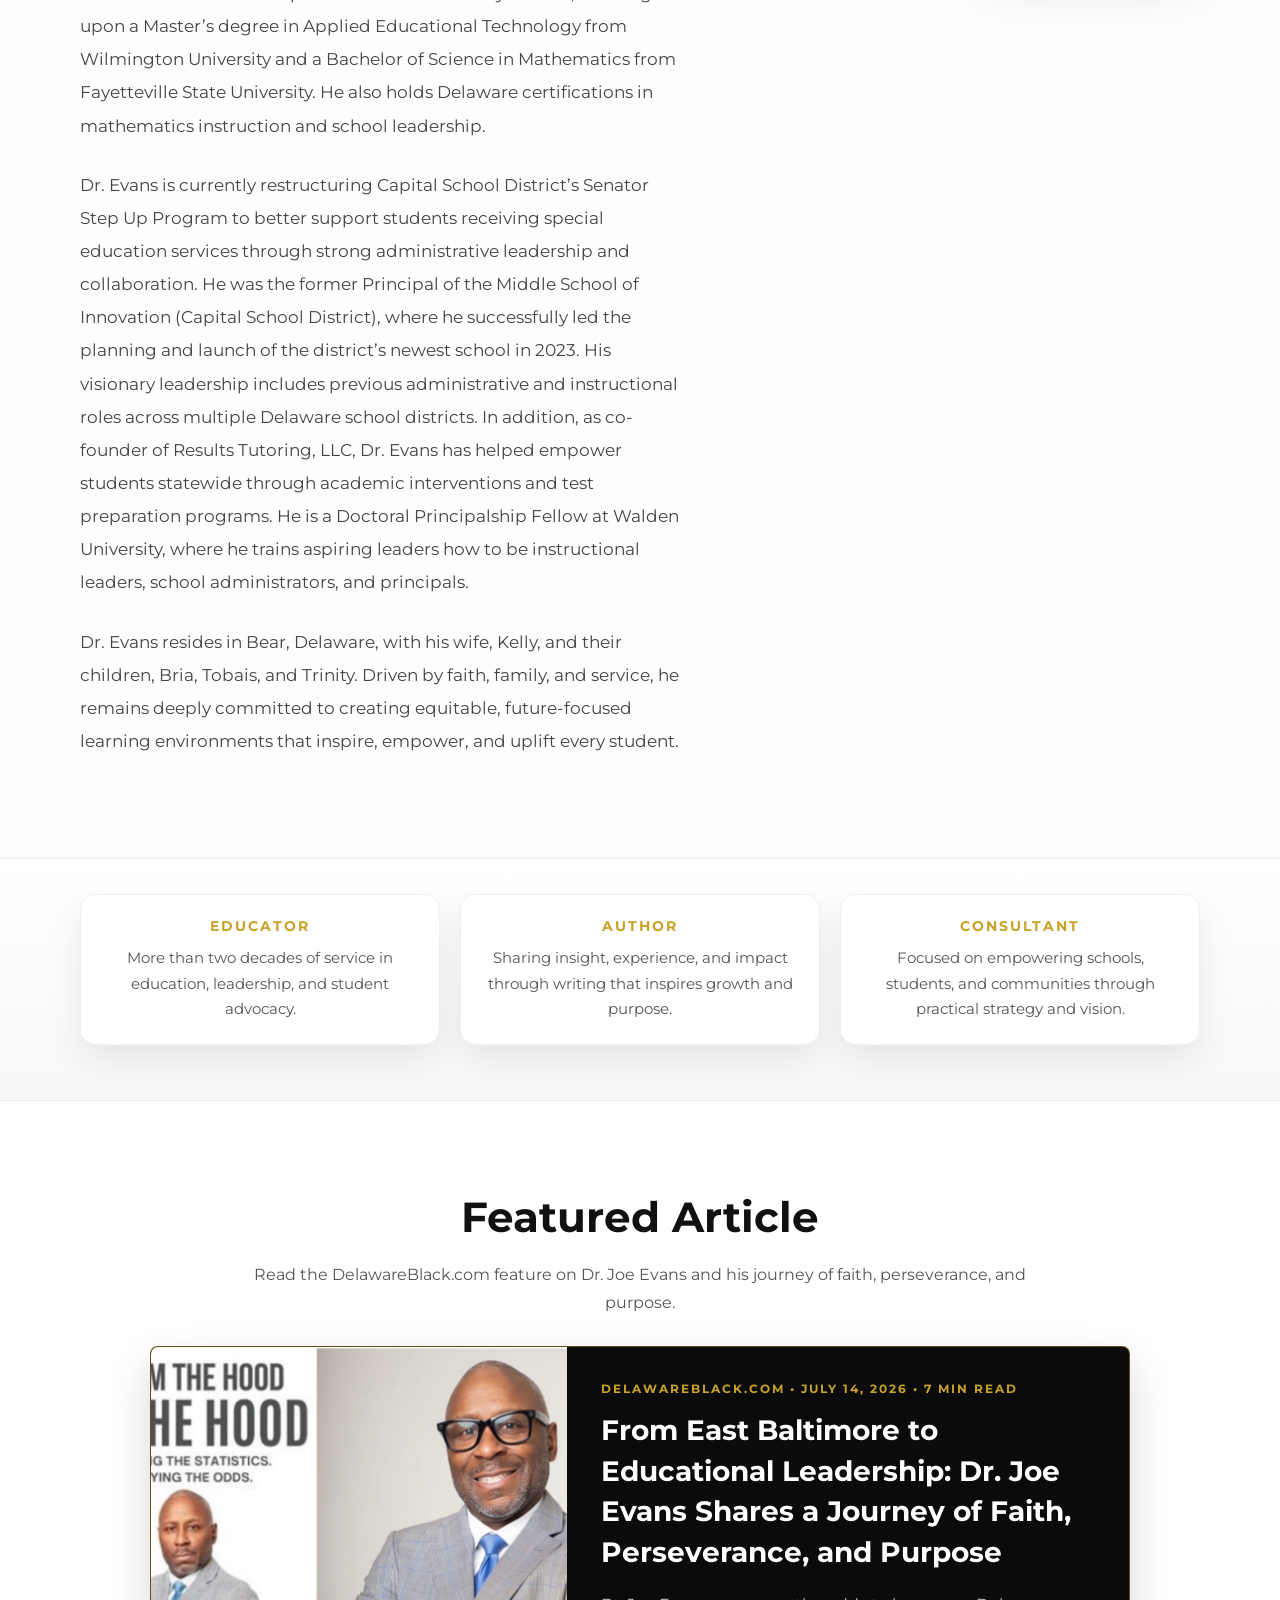
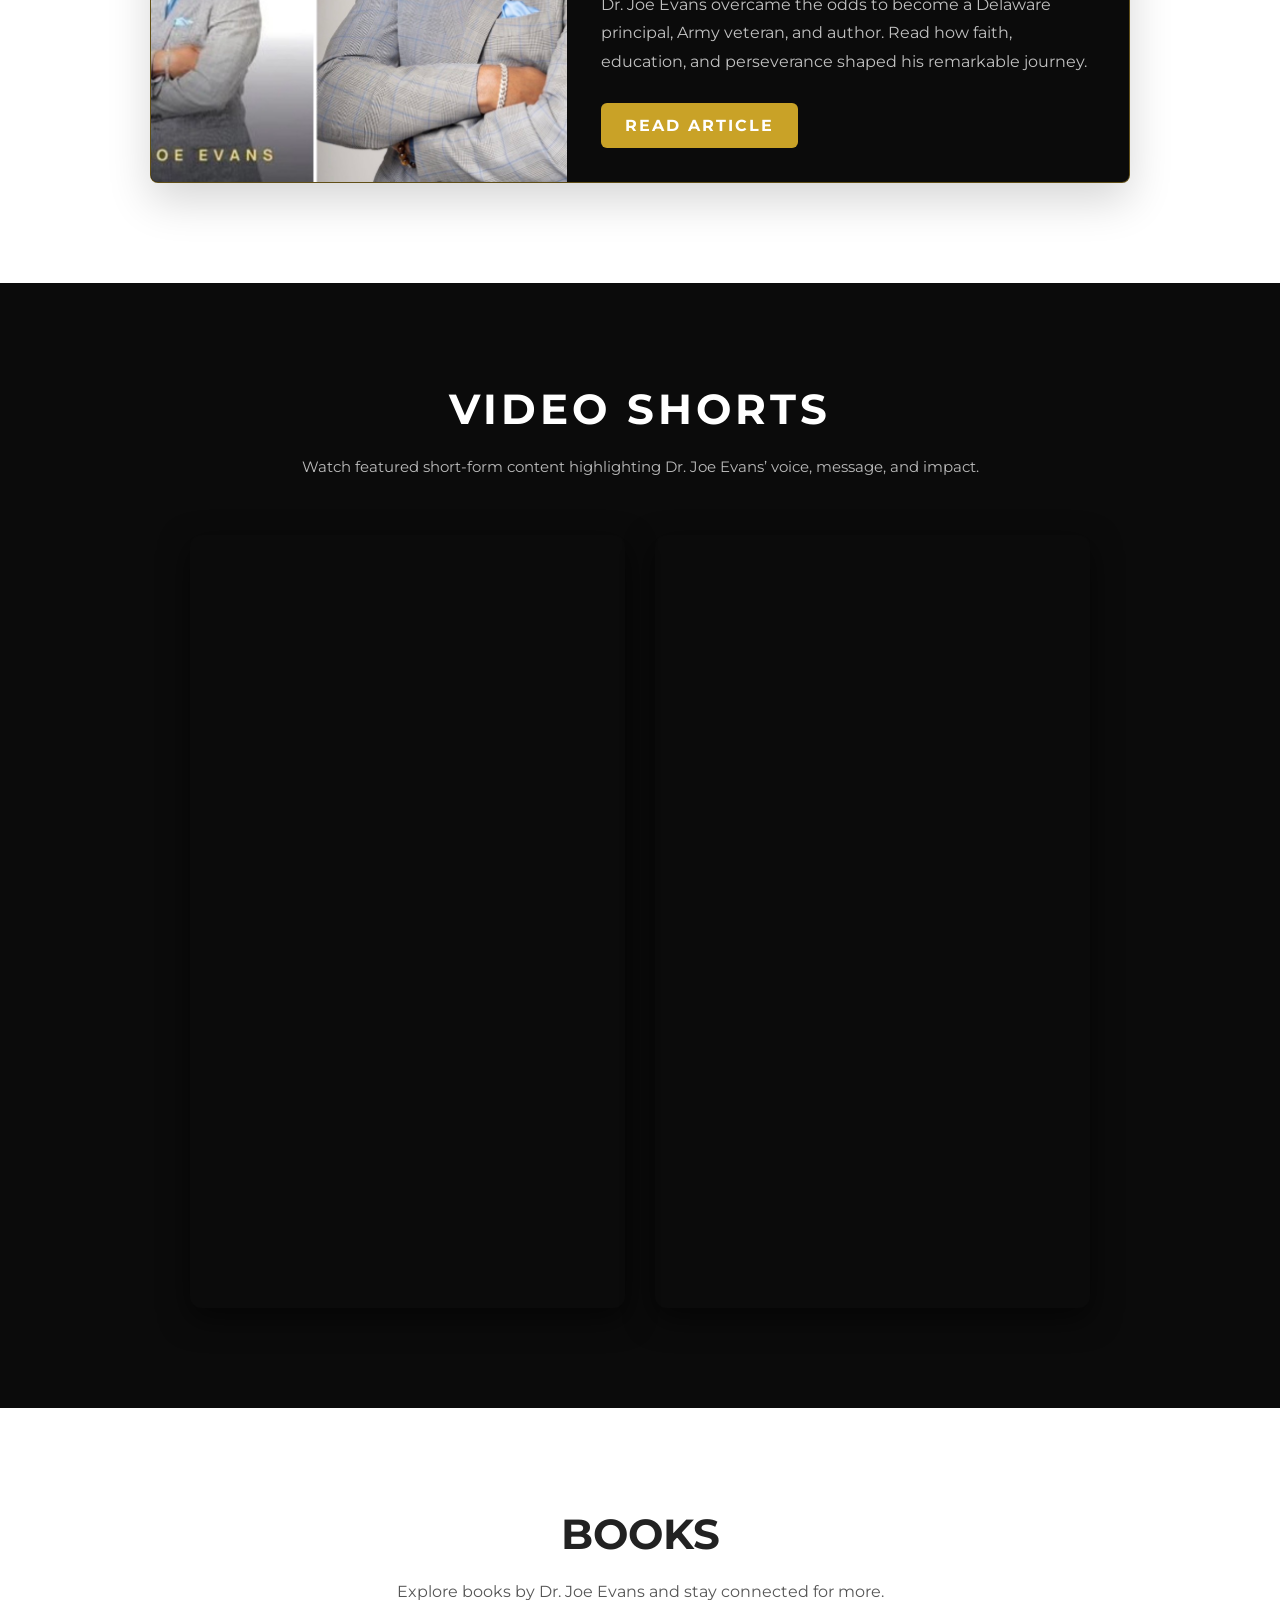
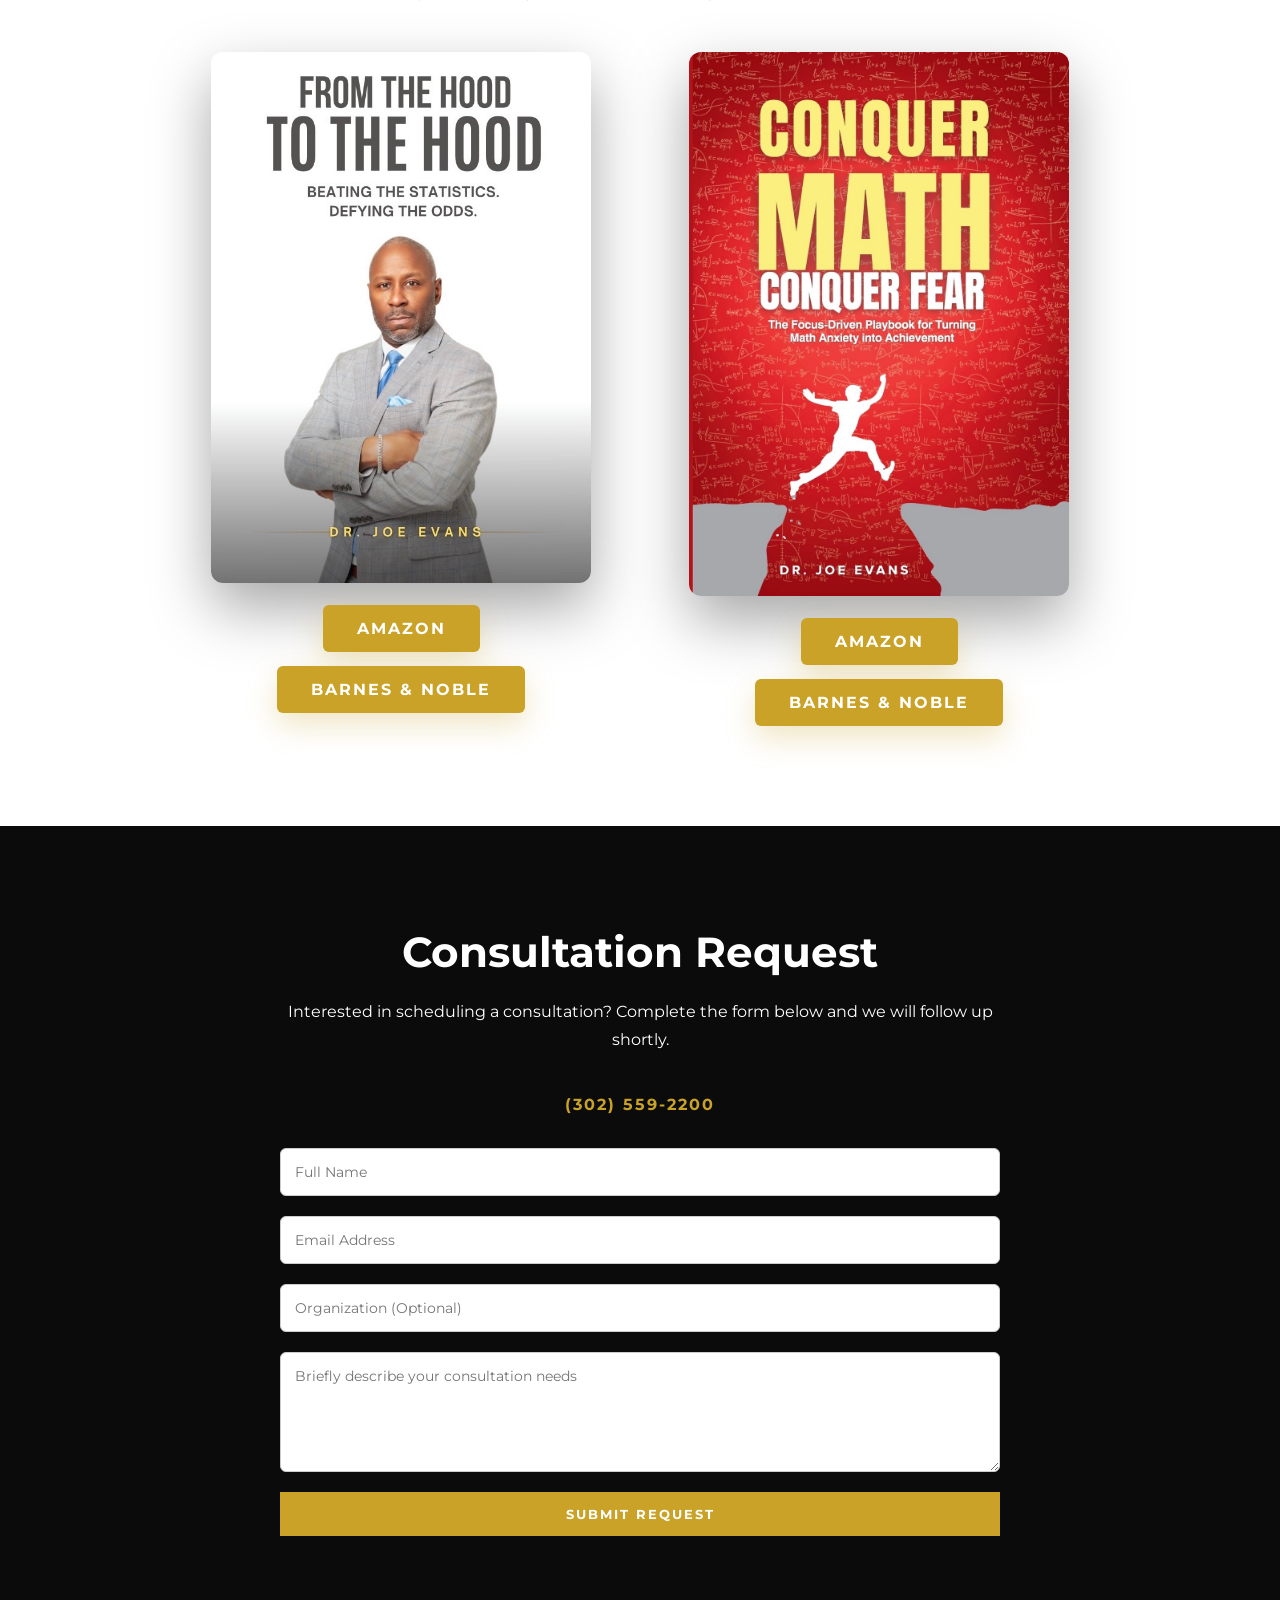
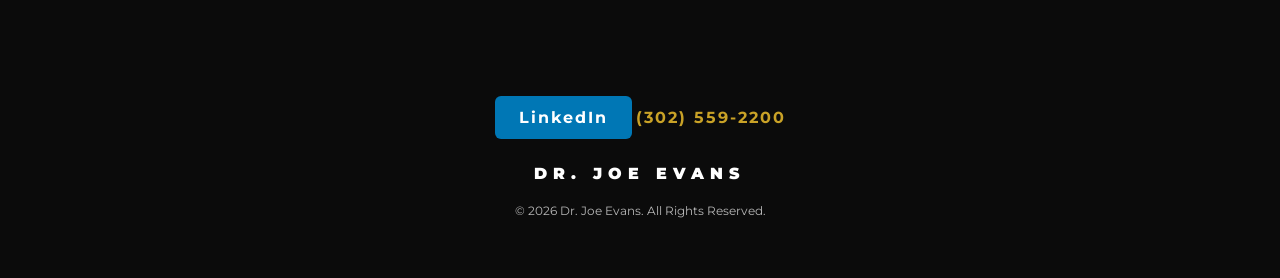
==== commit f5cad2af: "Add Amazon book links and cover image" ====
--- a/index.html
+++ b/index.html
@@ -459,8 +459,9 @@
 .book-actions{
   margin-top:22px;
   display:flex;
+  flex-direction:column;
+  align-items:center;
   justify-content:center;
-  flex-wrap:wrap;
   gap:14px;
 }
 
@@ -817,22 +818,23 @@
 <section class="book-section" id="book">
   <h2>BOOKS</h2>
   <p class="book-copy">Explore books by Dr. Joe Evans and stay connected for more.</p>
-
   <div class="book-grid">
     <div class="book-cover">
       <a href="https://www.barnesandnoble.com/w/from-the-hood-to-the-hood-dr-joe-evans/1150070098?ean=9798256345099" target="_blank" rel="noopener noreferrer">
         <img src="dad-book.PNG" alt="From the Hood to the Hood by Dr. Joe Evans">
       </a>
       <div class="book-actions">
+        <a class="buy-now-btn" href="https://www.amazon.com/dp/B0GT3QD95L" target="_blank" rel="noopener noreferrer">AMAZON</a>
         <a class="buy-now-btn" href="https://www.barnesandnoble.com/w/from-the-hood-to-the-hood-dr-joe-evans/1150070098?ean=9798256345099" target="_blank" rel="noopener noreferrer">BARNES &amp; NOBLE</a>
       </div>
     </div>
 
     <div class="book-cover">
       <a href="https://www.barnesandnoble.com/w/conquer-math-conquer-fear-dr-joe-evans/1151122826?ean=9798995163022" target="_blank" rel="noopener noreferrer">
-        <img src="conquer-math-conquer-fear.jpg" alt="Conquer Math, Conquer Fear by Dr. Joe Evans">
+        <img src="conquer-math-conquer-fear.jpg?v=1" alt="Conquer Math, Conquer Fear by Dr. Joe Evans">
       </a>
       <div class="book-actions">
+        <a class="buy-now-btn" href="https://www.amazon.com/dp/B0HDFZ8M1R" target="_blank" rel="noopener noreferrer">AMAZON</a>
         <a class="buy-now-btn" href="https://www.barnesandnoble.com/w/conquer-math-conquer-fear-dr-joe-evans/1151122826?ean=9798995163022" target="_blank" rel="noopener noreferrer">BARNES &amp; NOBLE</a>
       </div>
     </div>
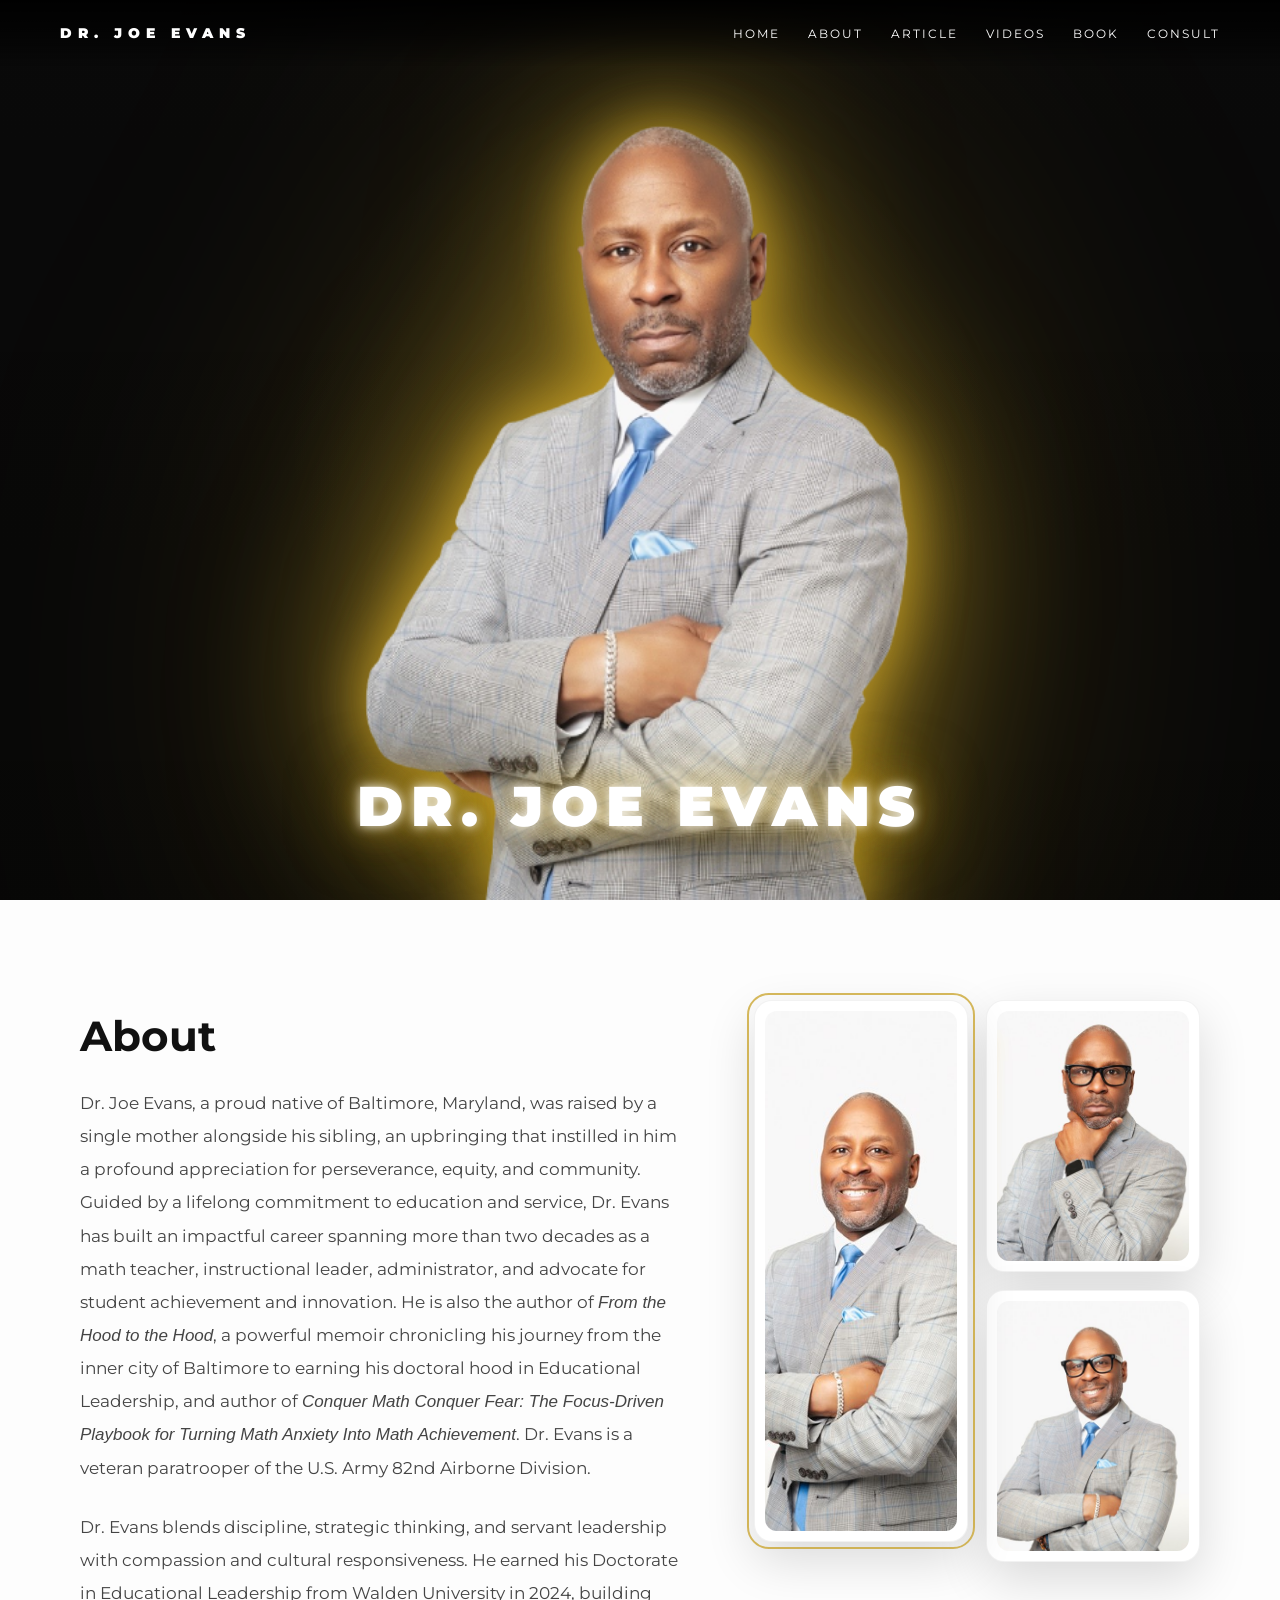
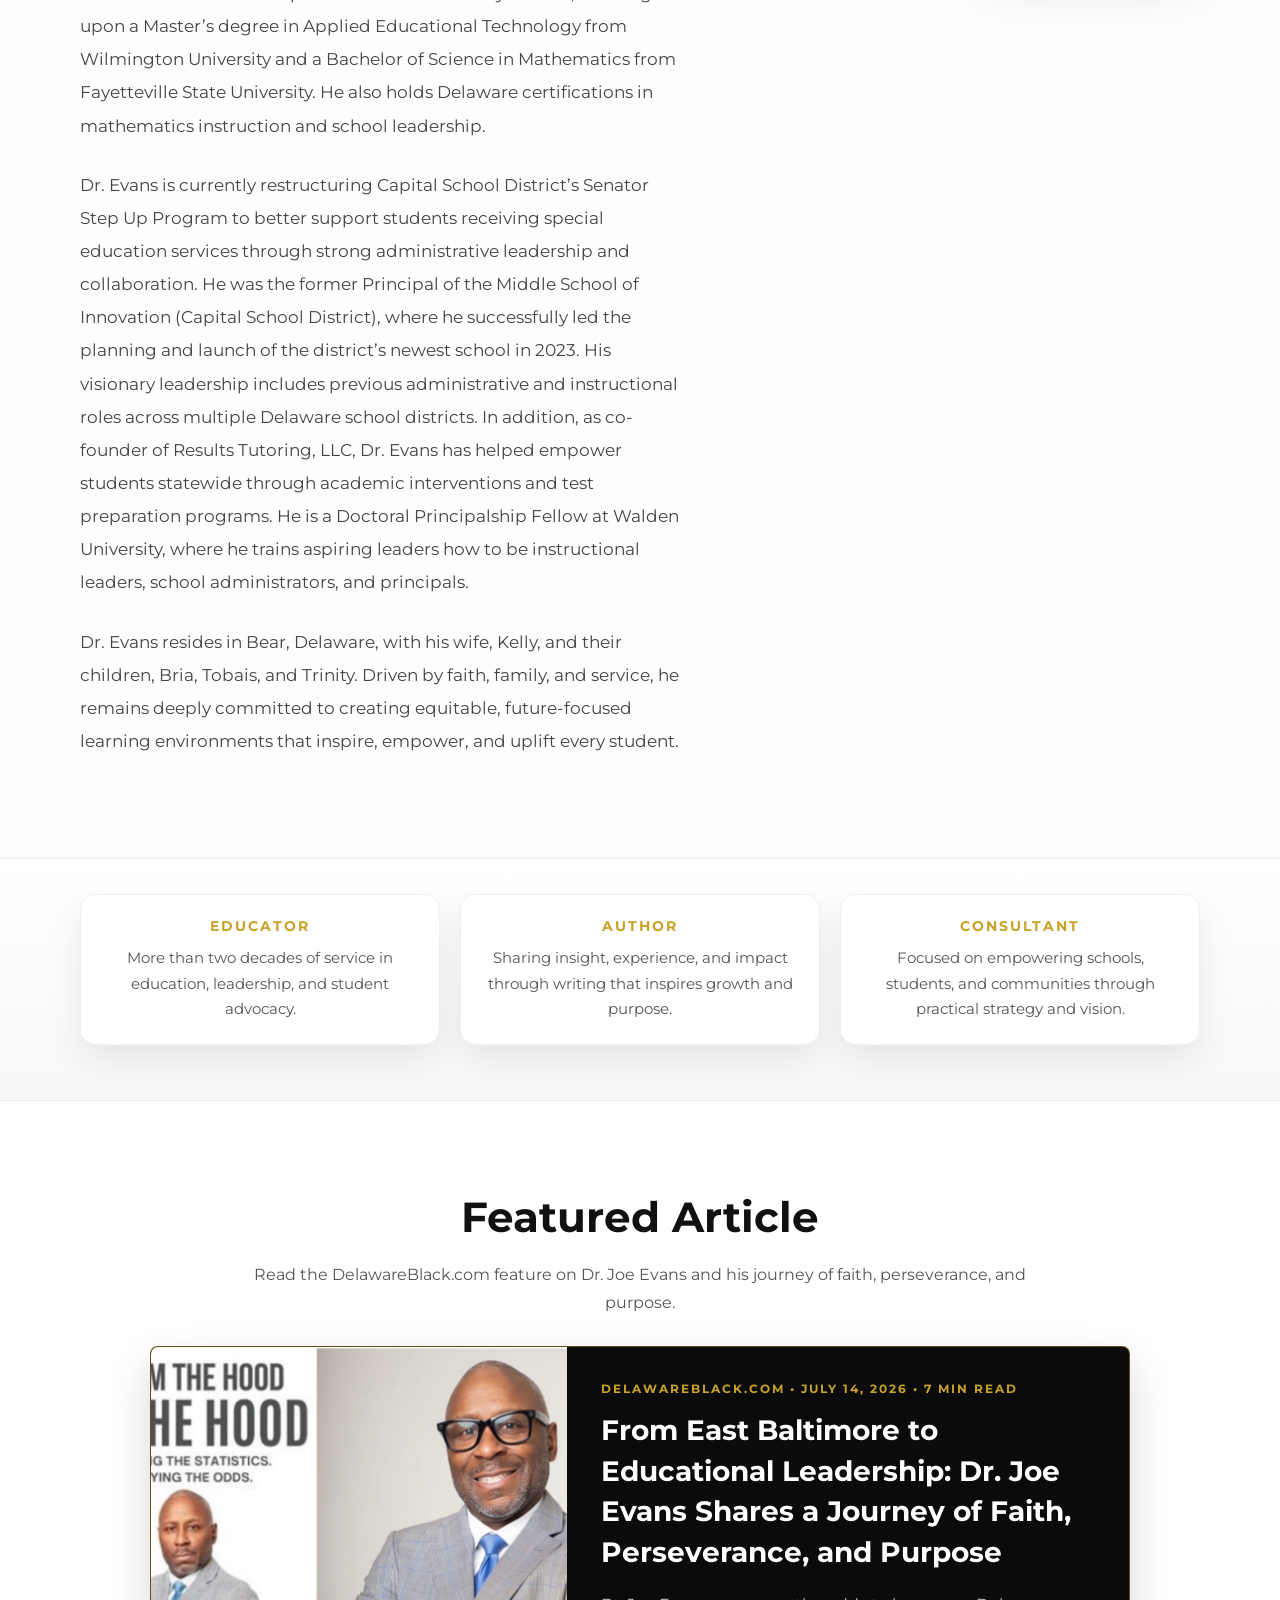
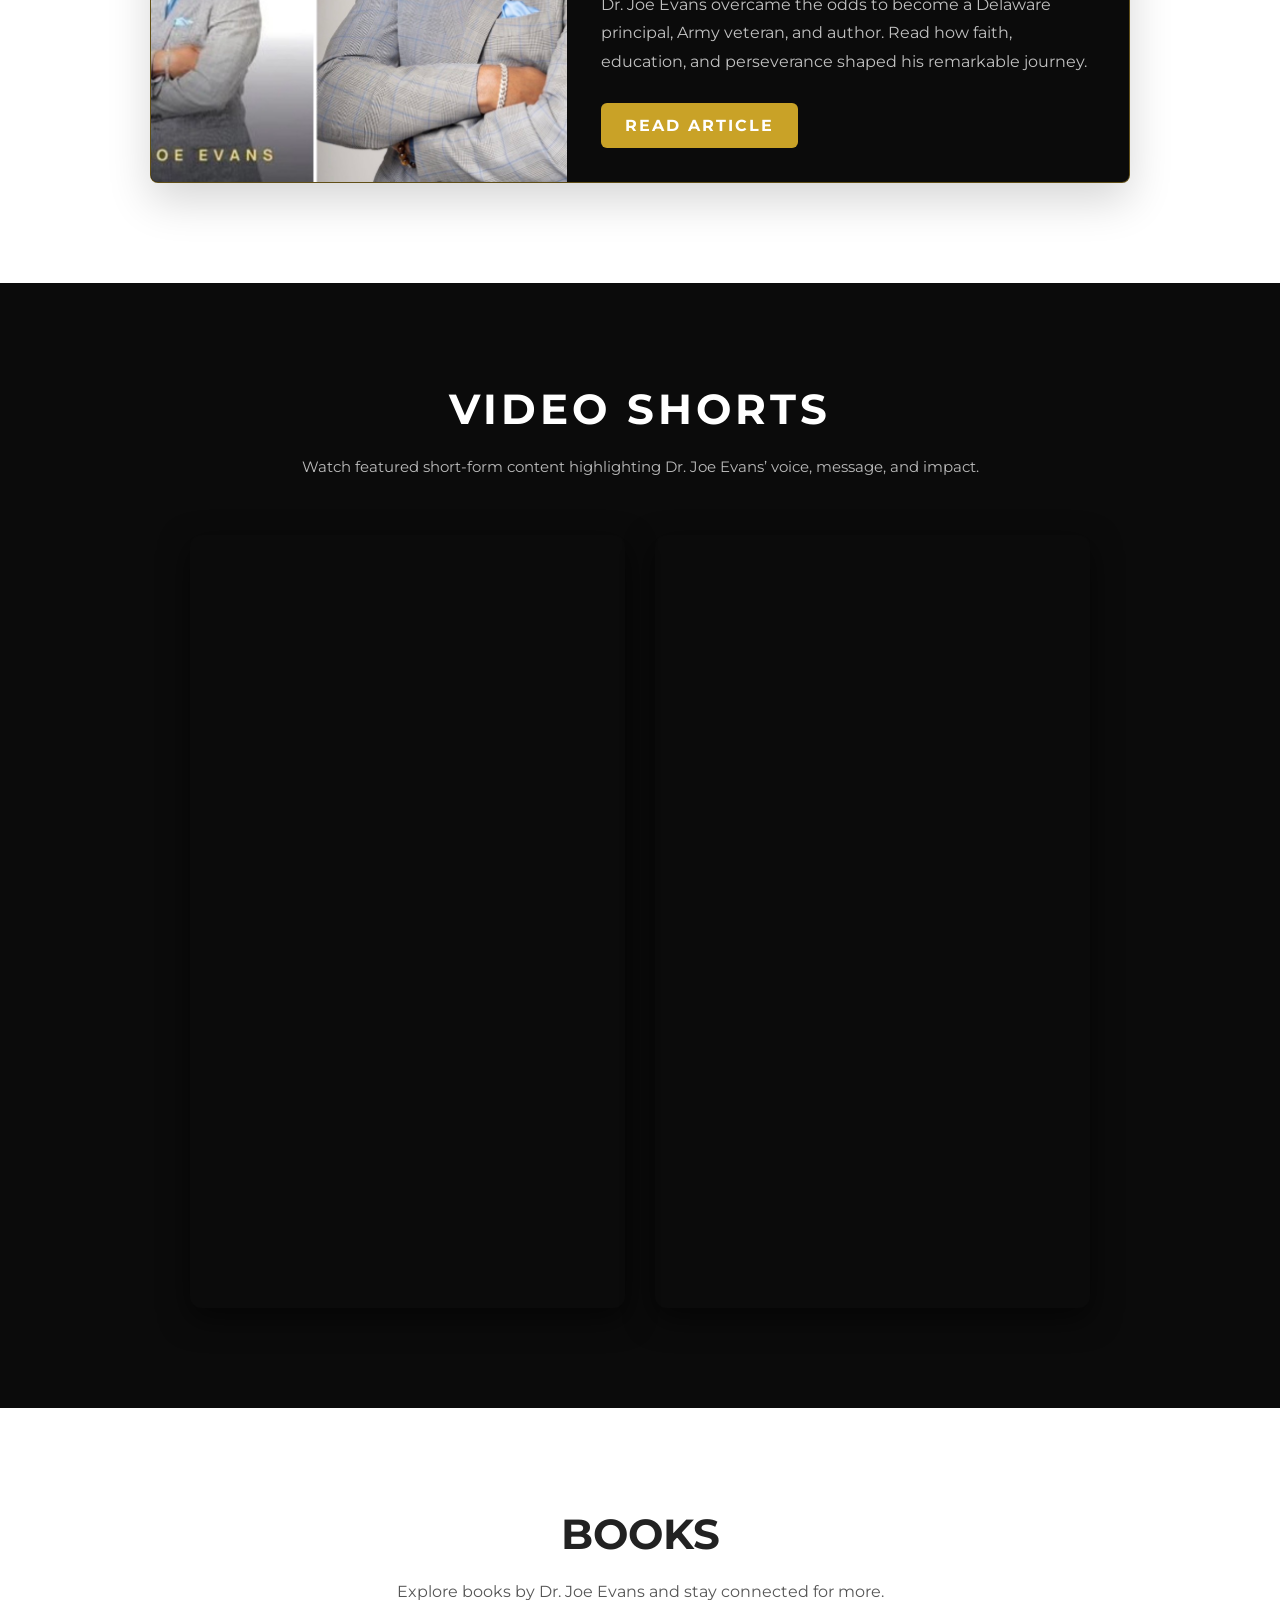
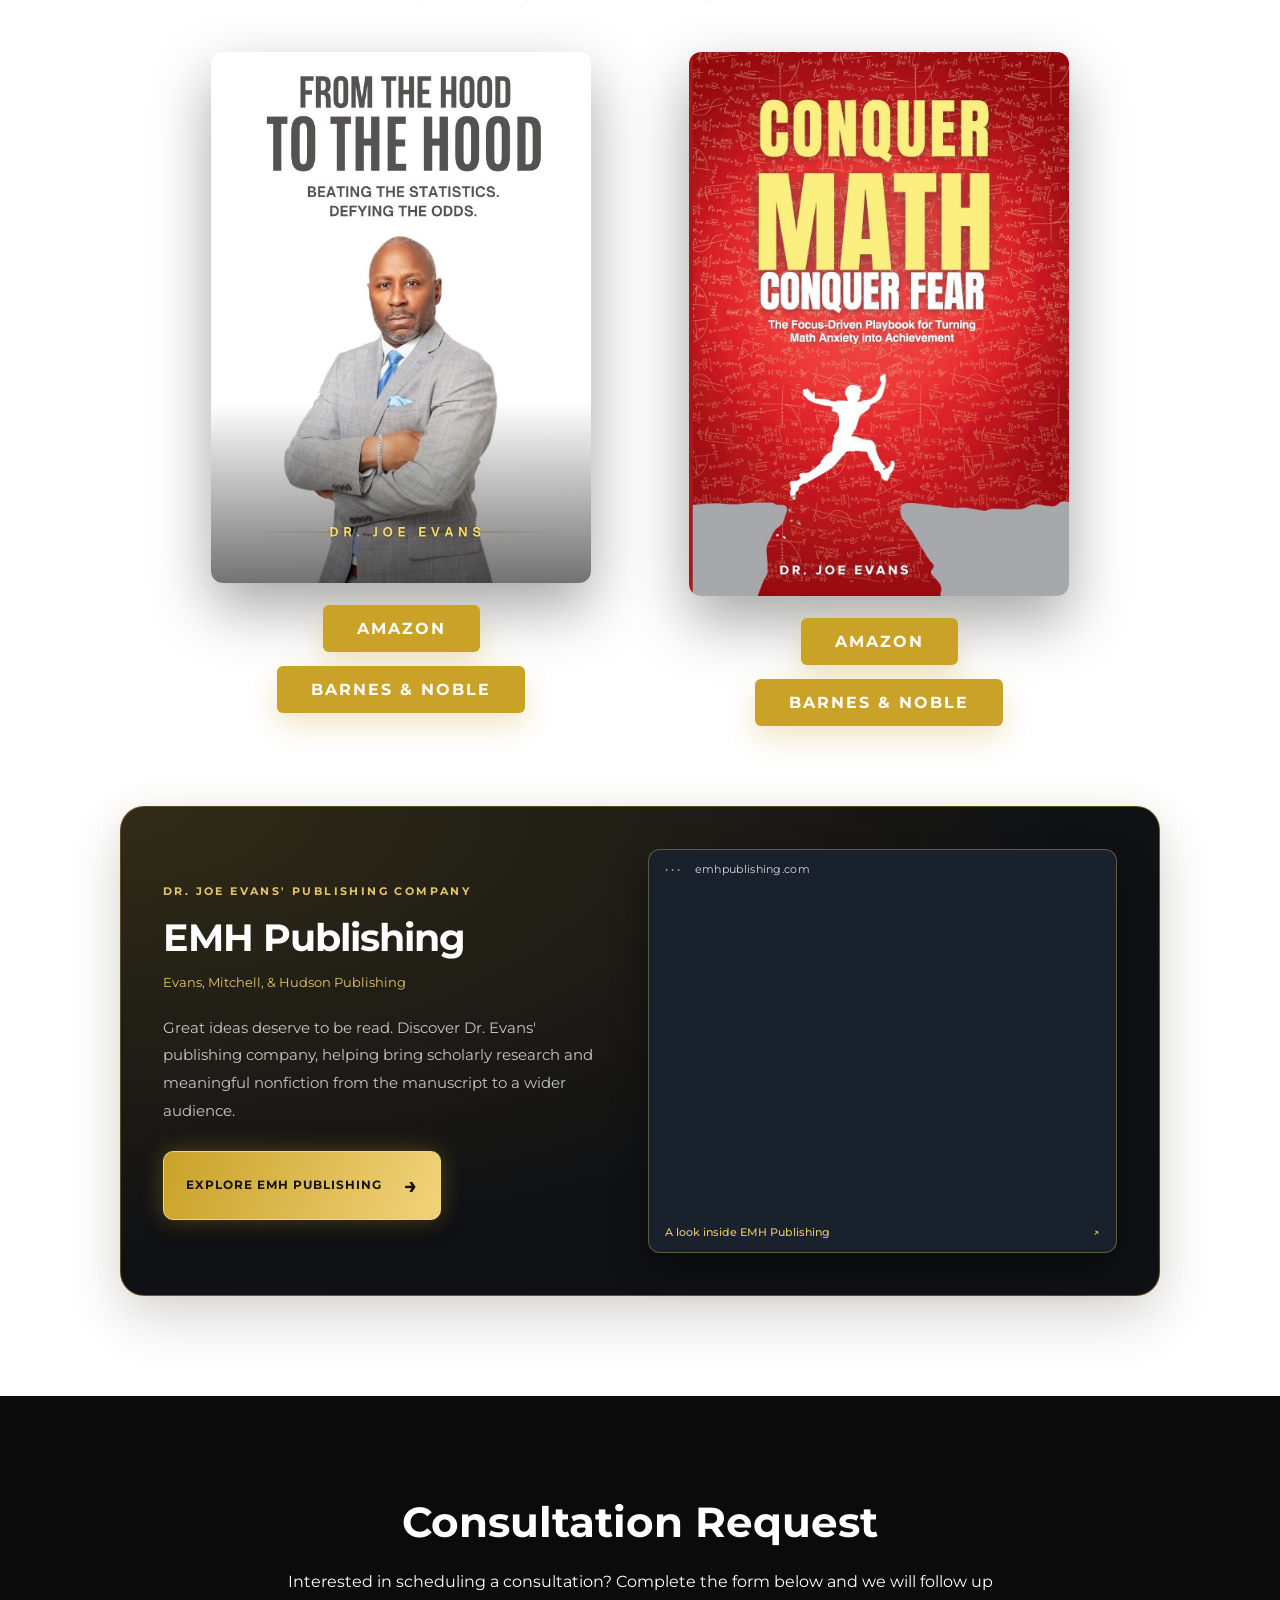
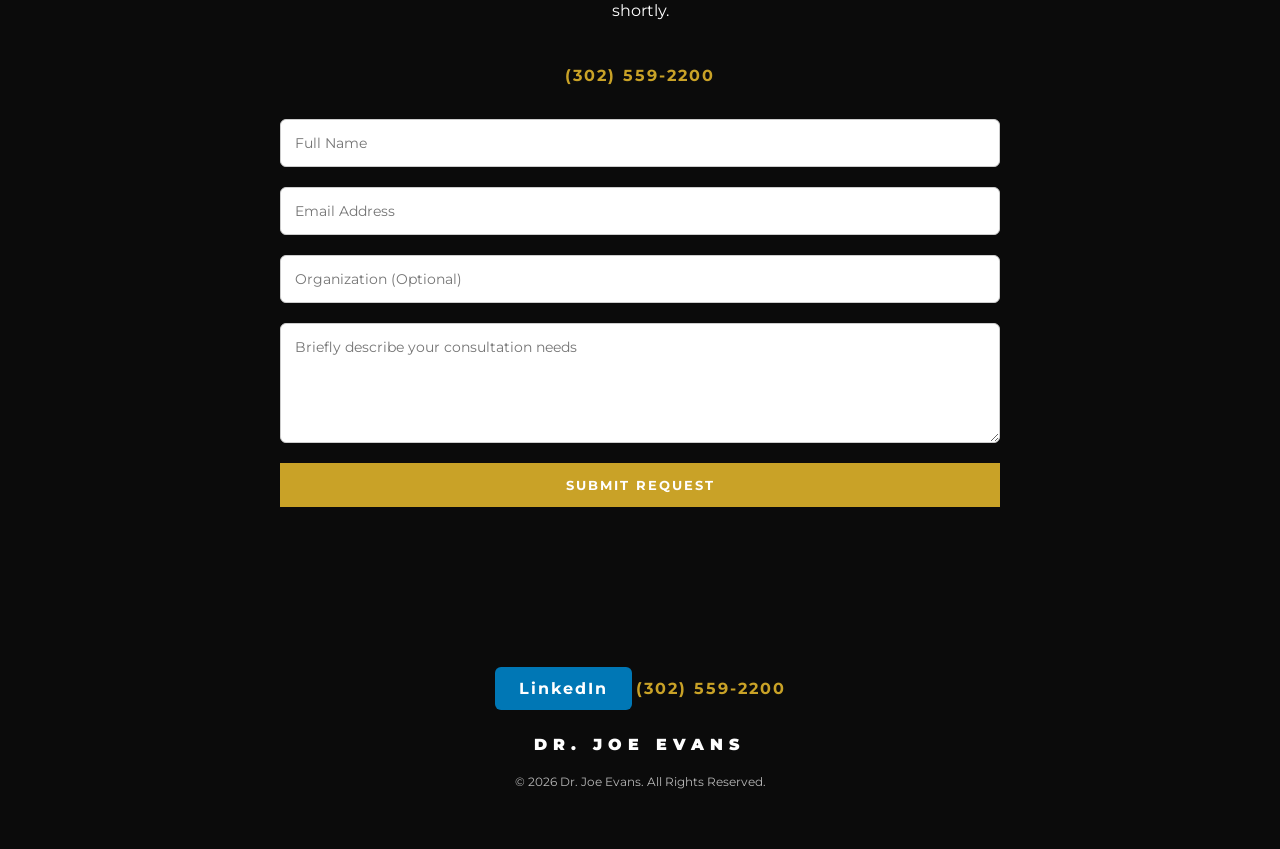
==== commit 3f469ceb: "Feature EMH Publishing with glowing link and website preview" ====
--- a/index.html
+++ b/index.html
@@ -469,6 +469,189 @@
   margin-top:0;
 }
 
+/* PUBLISHING FEATURE */
+.publisher-info{
+  max-width:1040px;
+  margin:80px auto 0;
+  padding:42px;
+  display:grid;
+  grid-template-columns:1fr 1.05fr;
+  gap:38px;
+  align-items:center;
+  text-align:left;
+  color:#fff;
+  background:radial-gradient(ellipse at top left,rgba(201,162,39,0.18),transparent 65%),#101114;
+  border:1px solid rgba(201,162,39,0.4);
+  border-radius:24px;
+  box-shadow:0 22px 55px rgba(0,0,0,0.16),0 0 30px rgba(201,162,39,0.08);
+}
+
+.publisher-eyebrow{
+  display:block;
+  color:#e3c56b;
+  font-size:11px;
+  font-weight:700;
+  letter-spacing:2.4px;
+  line-height:1.8;
+  text-transform:uppercase;
+  margin-bottom:14px;
+}
+
+.publisher-info h3{
+  font-size:clamp(28px,3vw,38px);
+  line-height:1.15;
+  letter-spacing:-1px;
+  margin-bottom:12px;
+  color:#fff;
+}
+
+.publisher-info .publisher-name{
+  color:#e3c56b;
+  font-size:13px;
+  line-height:1.7;
+  margin-bottom:20px;
+}
+
+.publisher-description{
+  color:#c6c6c8;
+  font-size:15px;
+  line-height:1.85;
+  margin-bottom:26px;
+}
+
+.publisher-cta{
+  position:relative;
+  isolation:isolate;
+  display:inline-flex;
+  align-items:center;
+  justify-content:space-between;
+  gap:22px;
+  overflow:hidden;
+  padding:17px 22px;
+  border-radius:10px;
+  border:1px solid #f5d67c;
+  background:linear-gradient(110deg,#c9a227,#f1d37a);
+  color:#171309;
+  font-size:12px;
+  font-weight:700;
+  letter-spacing:1px;
+  line-height:1.5;
+  box-shadow:0 0 22px rgba(201,162,39,0.35),0 8px 22px rgba(0,0,0,0.22);
+  transition:transform 0.3s,box-shadow 0.3s;
+}
+
+.publisher-cta::before{
+  content:"";
+  position:absolute;
+  inset:-50% auto -50% -70%;
+  width:45%;
+  background:linear-gradient(90deg,transparent,rgba(255,255,255,0.75),transparent);
+  transform:skewX(-20deg);
+  transition:left 0.65s ease;
+  pointer-events:none;
+  z-index:-1;
+}
+
+.publisher-cta:hover,
+.publisher-cta:focus-visible{
+  color:#171309;
+  transform:translateY(-3px);
+  box-shadow:0 0 35px rgba(226,188,67,0.65),0 12px 28px rgba(0,0,0,0.3);
+}
+
+.publisher-cta:hover::before,
+.publisher-cta:focus-visible::before{
+  left:130%;
+}
+
+.publisher-cta .publisher-arrow{
+  font-size:22px;
+  transition:transform 0.3s;
+}
+
+.publisher-cta:hover .publisher-arrow,
+.publisher-cta:focus-visible .publisher-arrow{
+  transform:translateX(4px);
+}
+
+.publisher-preview{
+  display:block;
+  min-width:0;
+  overflow:hidden;
+  border:1px solid rgba(227,197,107,0.35);
+  border-radius:12px;
+  background:#19212d;
+  box-shadow:0 18px 34px rgba(0,0,0,0.4);
+  transition:transform 0.3s,border-color 0.3s;
+}
+
+.publisher-preview:hover{
+  transform:translateY(-4px);
+  border-color:#e3c56b;
+}
+
+.publisher-cta:focus-visible,
+.publisher-preview:focus-visible{
+  outline:3px solid #f5d67c;
+  outline-offset:5px;
+}
+
+.publisher-browser-bar{
+  display:flex;
+  align-items:center;
+  gap:12px;
+  padding:12px 16px;
+  color:#d6d9df;
+  font-size:11px;
+  letter-spacing:0.3px;
+}
+
+.publisher-browser-dots{
+  color:#e3c56b;
+  letter-spacing:3px;
+}
+
+.publisher-preview img{
+  width:100%;
+  height:auto;
+}
+
+.publisher-preview-caption{
+  display:flex;
+  justify-content:space-between;
+  padding:13px 16px;
+  color:#e3c56b;
+  font-size:11px;
+  font-weight:500;
+}
+
+@media(max-width:800px){
+  .publisher-info{
+    grid-template-columns:1fr;
+    padding:28px;
+    gap:30px;
+    margin-top:60px;
+  }
+}
+
+@media(max-width:400px){
+  .publisher-info{padding:22px;}
+  .publisher-cta{width:100%;gap:12px;padding:15px;}
+}
+
+@media(prefers-reduced-motion:reduce){
+  .publisher-cta,
+  .publisher-cta::before,
+  .publisher-cta .publisher-arrow,
+  .publisher-preview{transition:none;}
+  .publisher-cta::before{display:none;}
+  .publisher-cta:hover,
+  .publisher-cta:focus-visible,
+  .publisher-cta:hover .publisher-arrow,
+  .publisher-cta:focus-visible .publisher-arrow,
+  .publisher-preview:hover{transform:none;}
+}
+
 /* CONSULT SECTION */
 
 .consult-section{
@@ -839,6 +1022,23 @@
       </div>
     </div>
   </div>
+  <aside class="publisher-info" aria-labelledby="publisher-title">
+    <div class="publisher-content">
+      <span class="publisher-eyebrow">Dr. Joe Evans' publishing company</span>
+      <h3 id="publisher-title">EMH Publishing</h3>
+      <p class="publisher-name">Evans, Mitchell, &amp; Hudson Publishing</p>
+      <p class="publisher-description">Great ideas deserve to be read. Discover Dr. Evans' publishing company, helping bring scholarly research and meaningful nonfiction from the manuscript to a wider audience.</p>
+      <a class="publisher-cta" href="https://emhpublishing.com" target="_blank" rel="noopener noreferrer">
+        <span>EXPLORE EMH PUBLISHING</span>
+        <span class="publisher-arrow" aria-hidden="true">&rarr;</span>
+      </a>
+    </div>
+    <a class="publisher-preview" href="https://emhpublishing.com" target="_blank" rel="noopener noreferrer" aria-label="Visit EMH Publishing (opens in a new tab)">
+      <span class="publisher-browser-bar"><span class="publisher-browser-dots" aria-hidden="true">&bull;&bull;&bull;</span> emhpublishing.com</span>
+      <img src="emh-publishing-preview.png" alt="EMH Publishing homepage featuring Evans, Mitchell, &amp; Hudson Publishing and its dissertation-to-book publishing focus" width="1440" height="1000" loading="lazy">
+      <span class="publisher-preview-caption">A look inside EMH Publishing <span aria-hidden="true">&#8599;</span></span>
+    </a>
+  </aside>
 </section>
 
 <section class="consult-section" id="consult">
